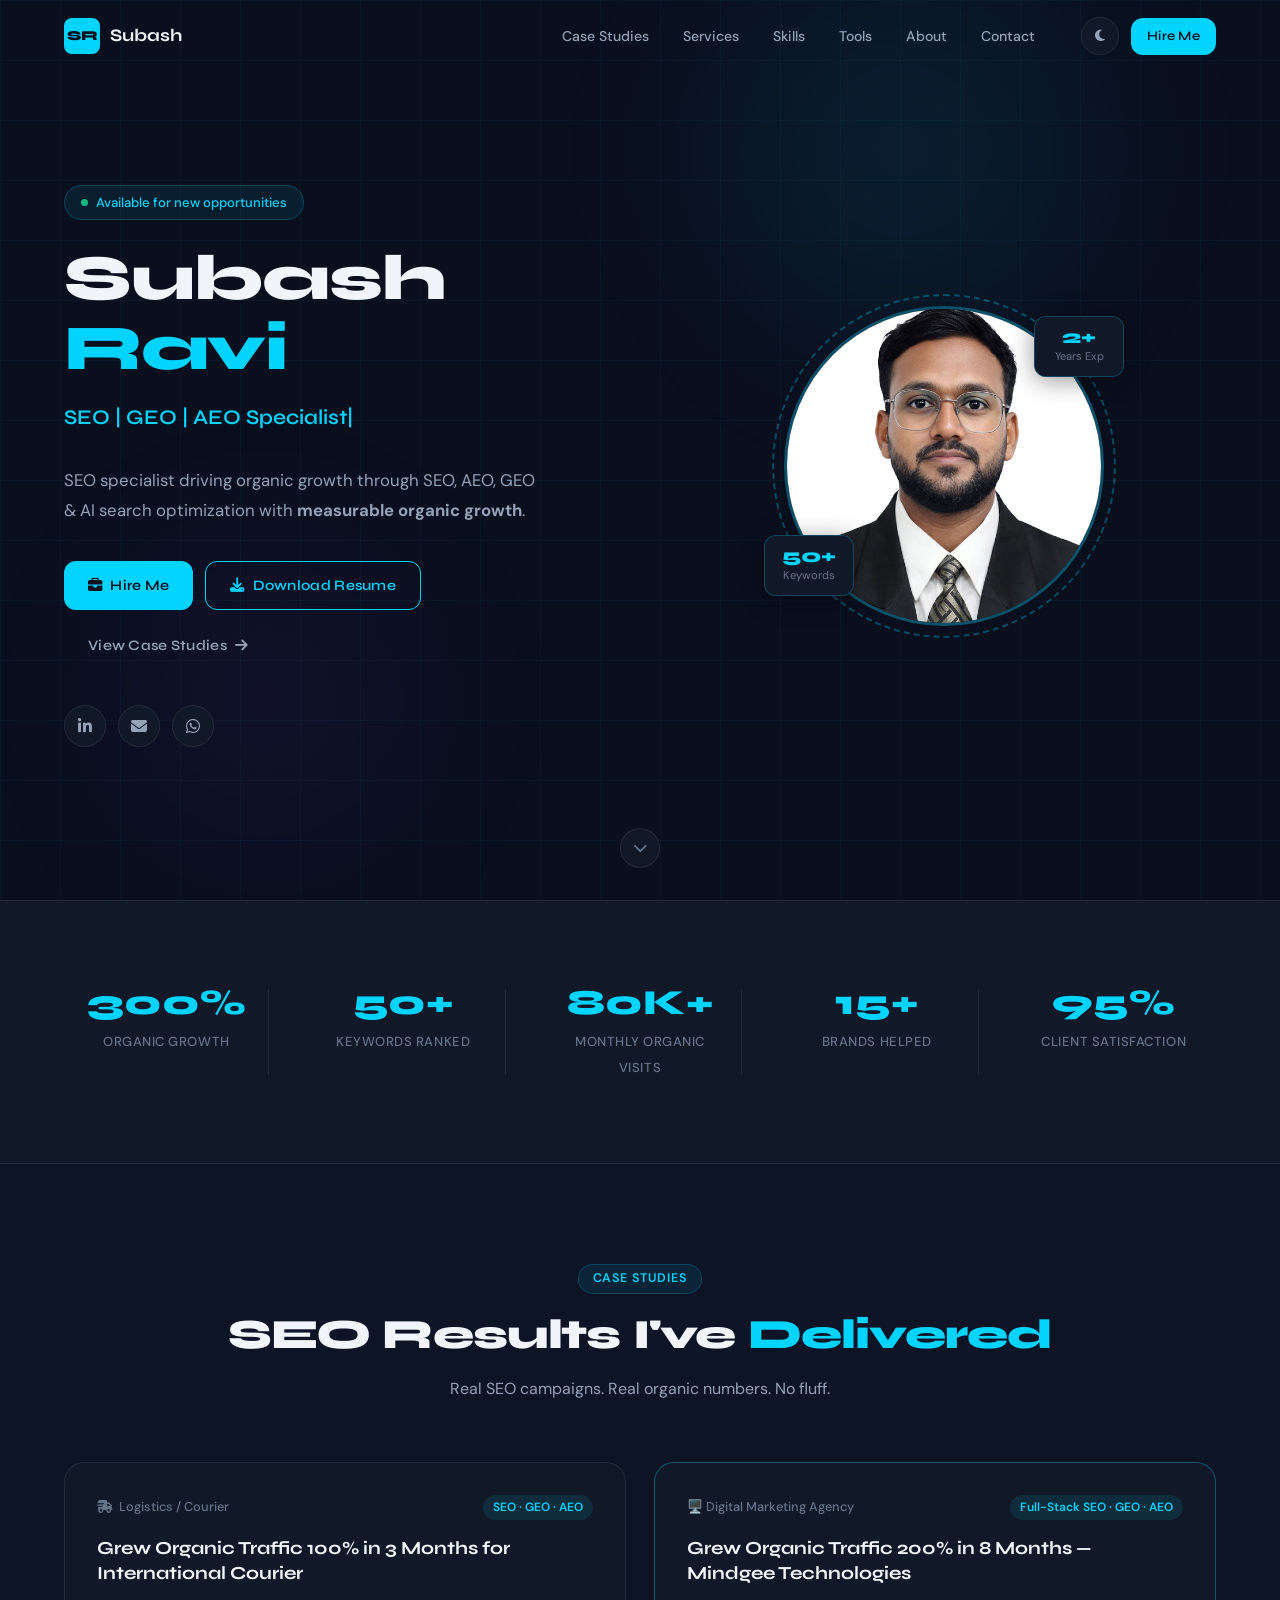
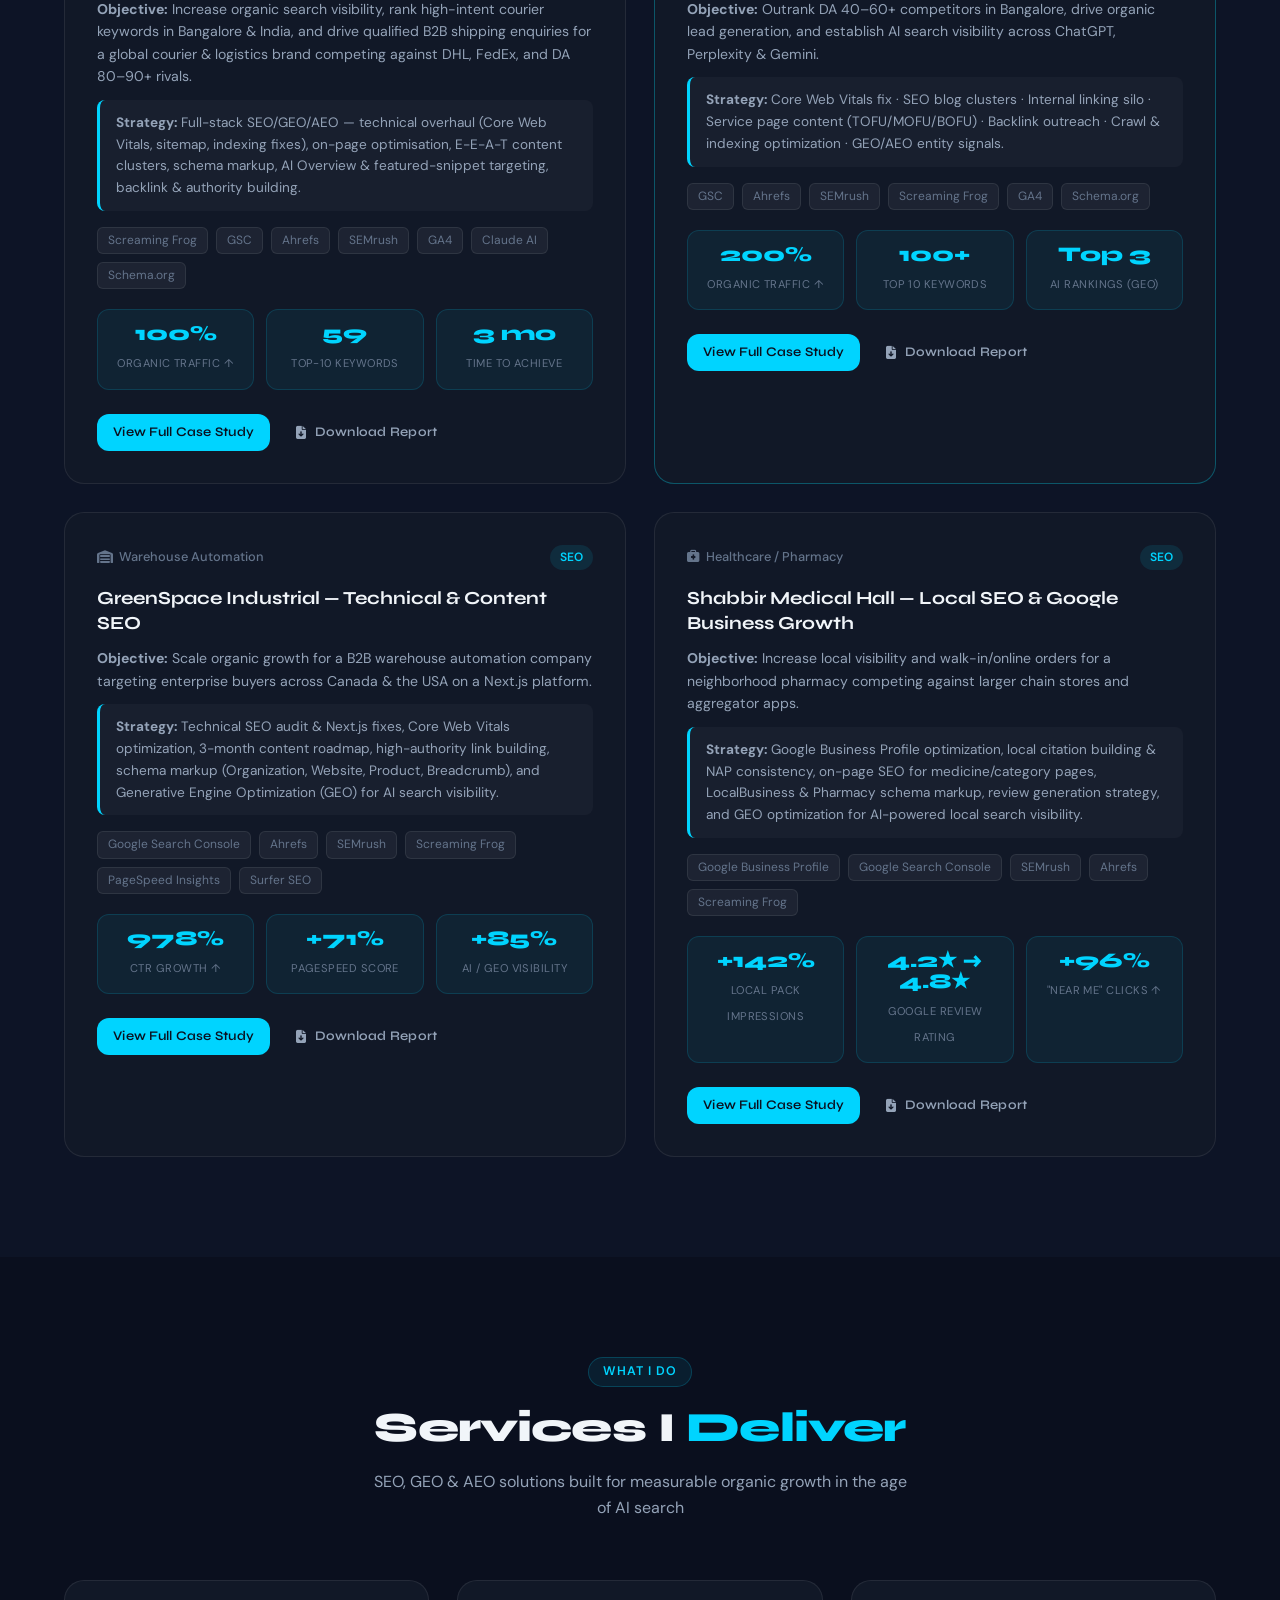
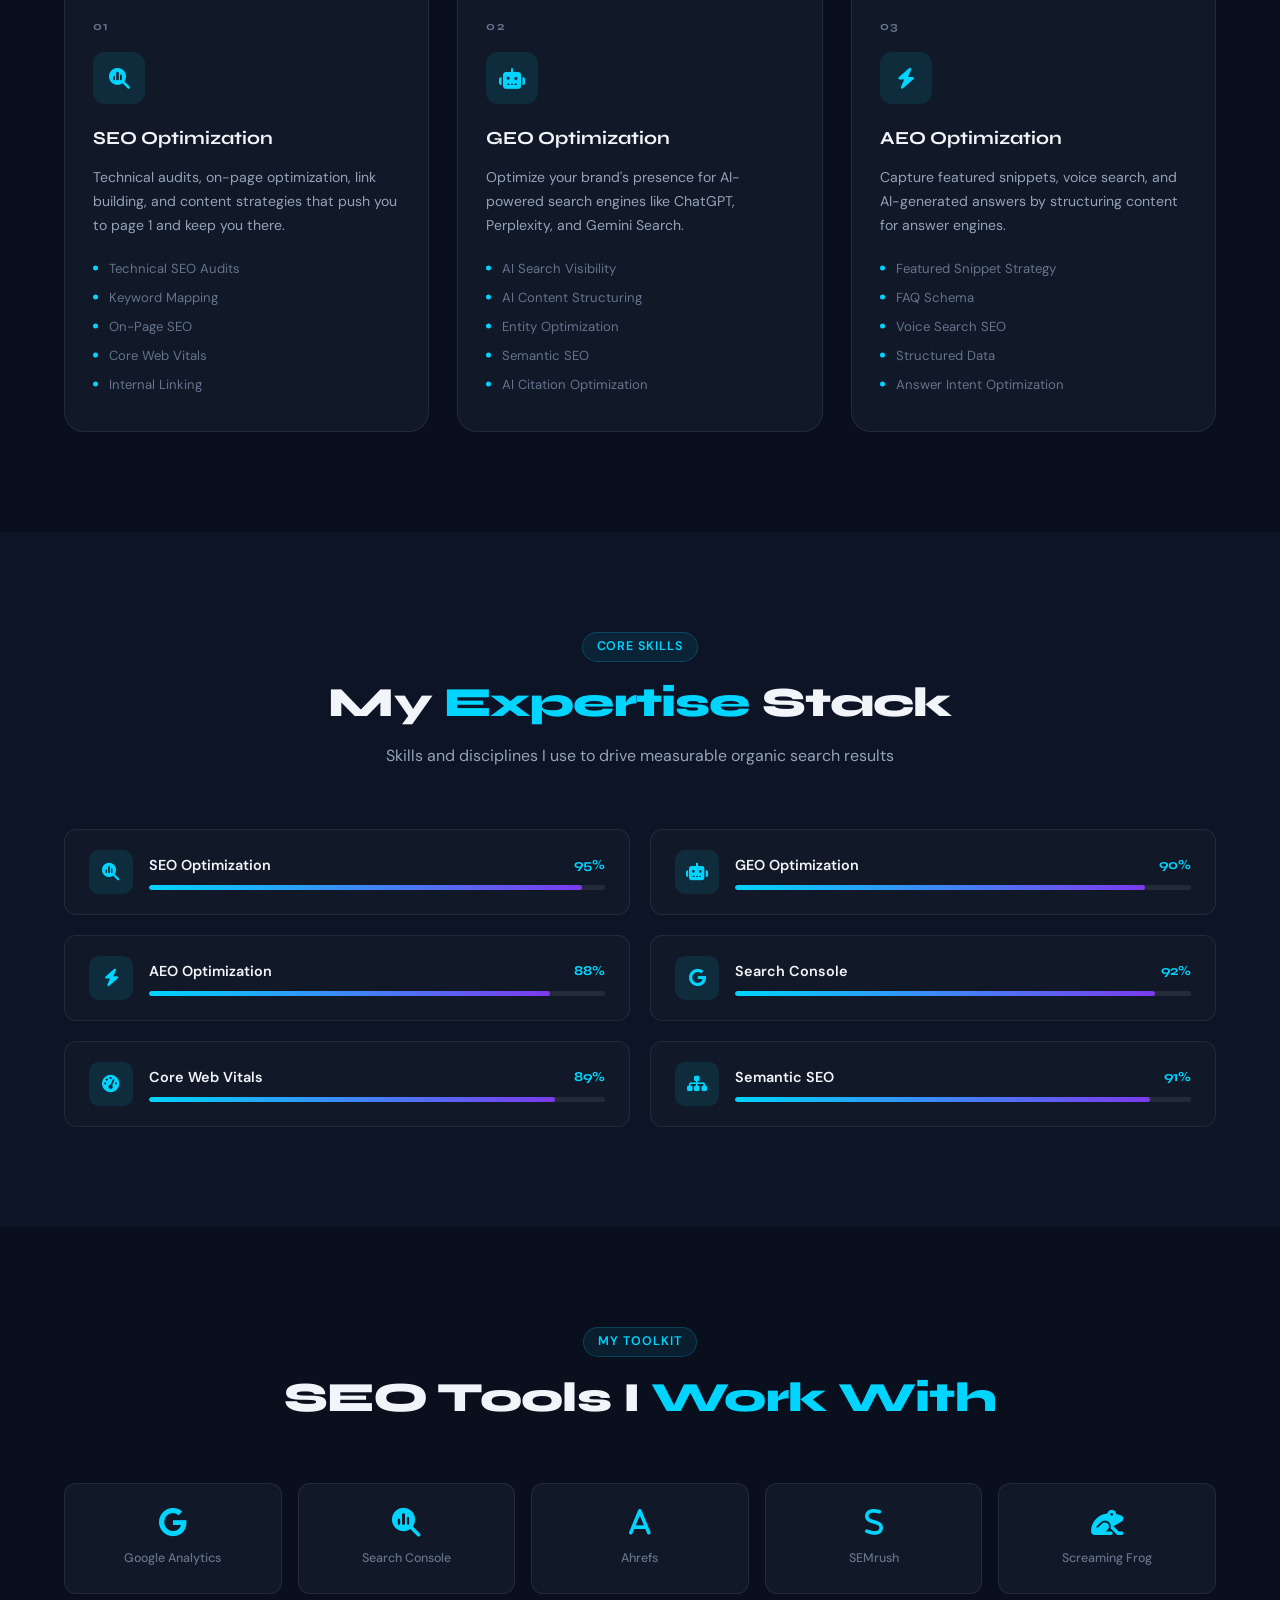
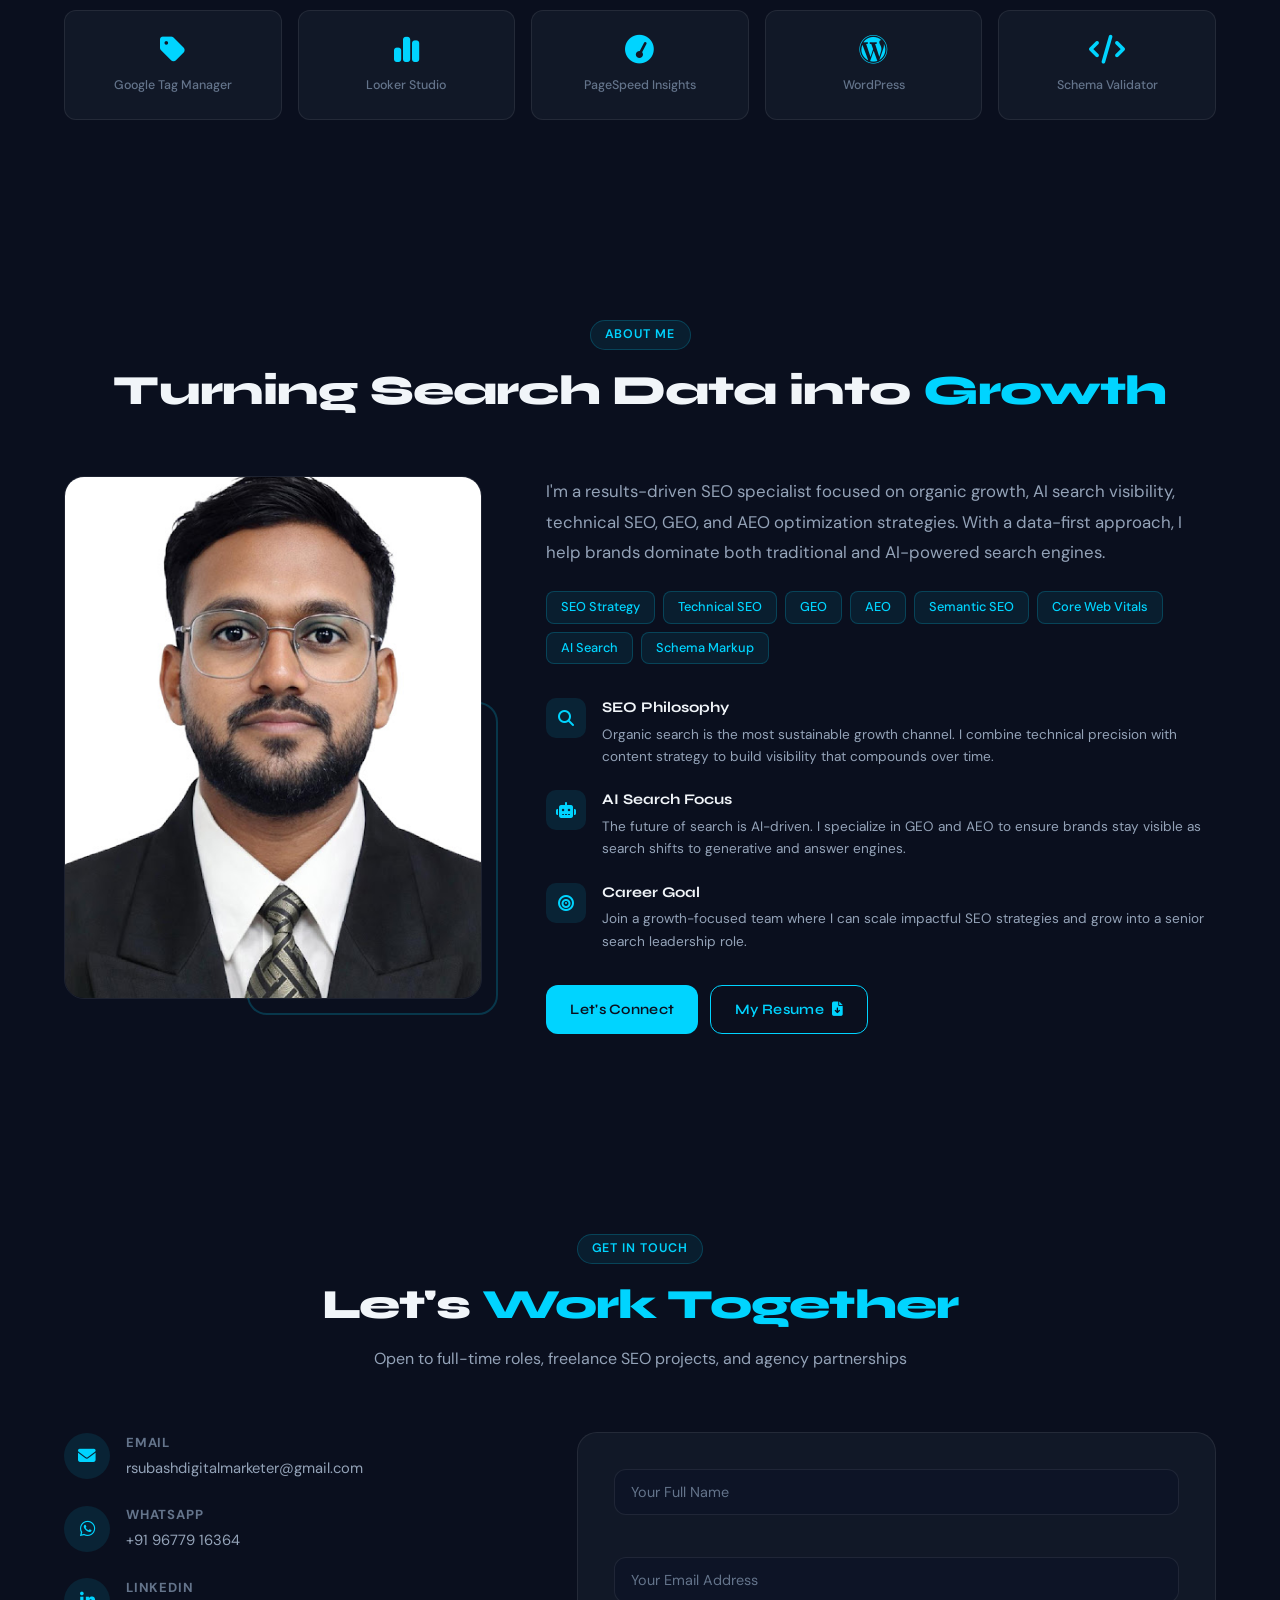
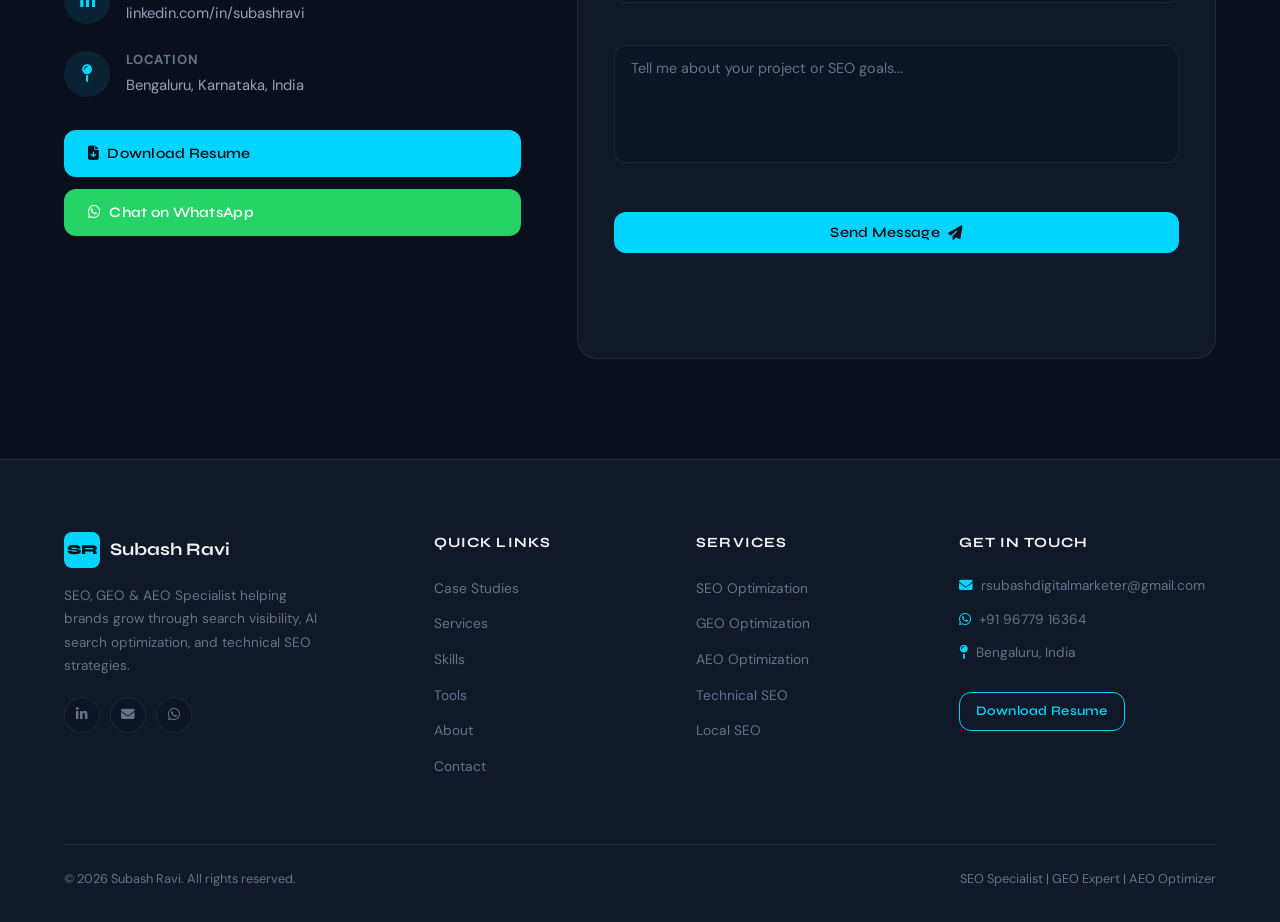
==== index.html @ cfc7c00e "Update index.html" ====
<!DOCTYPE html>
<html lang="en">
<head>
  <meta charset="UTF-8" />
  <meta name="viewport" content="width=device-width, initial-scale=1.0" />
  <meta name="description" content="Subash Ravi – SEO, GEO & AEO Specialist helping brands grow through search visibility, AI search optimization, and technical SEO strategies that drive measurable organic growth." />
  <meta name="keywords" content="SEO Specialist, Technical SEO, GEO Optimization, AEO Optimization, AI Search Optimization, Core Web Vitals, Semantic SEO, Schema Markup, Local SEO" />
  <meta name="author" content="Subash Ravi" />
  <meta property="og:title" content="Subash Ravi | SEO · GEO · AEO Specialist" />
  <meta property="og:description" content="Results-driven SEO specialist helping brands grow organically through AI search visibility, technical SEO, GEO, and AEO optimization strategies." />
  <meta property="og:type" content="website" />
  <meta property="og:url" content="https://subashravi.dev" />
  <meta property="og:image" content="name.jpg" />
  <title>Subash Ravi | SEO · GEO · AEO Specialist</title>
  <link rel="icon" type="image/svg+xml" href="data:image/svg+xml,<svg xmlns='http://www.w3.org/2000/svg' viewBox='0 0 100 100'><rect width='100' height='100' rx='20' fill='%230A0F1E'/><text y='.9em' font-size='80' x='10' fill='%2300D4FF'>S</text></svg>" />
  <link rel="preconnect" href="https://fonts.googleapis.com" />
  <link rel="preconnect" href="https://fonts.gstatic.com" crossorigin />
  <link href="https://fonts.googleapis.com/css2?family=Syne:wght@400;500;600;700;800&family=DM+Sans:ital,opsz,wght@0,9..40,300;0,9..40,400;0,9..40,500;1,9..40,300&display=swap" rel="stylesheet" />
  <link rel="stylesheet" href="https://cdnjs.cloudflare.com/ajax/libs/font-awesome/6.5.0/css/all.min.css" />

  <!-- Schema Markup -->
  <script type="application/ld+json">
  {
    "@context": "https://schema.org",
    "@type": "Person",
    "name": "Subash Ravi",
    "jobTitle": "SEO, GEO & AEO Specialist",
    "url": "https://subashravi.dev",
    "sameAs": ["https://www.linkedin.com/in/subashravi/"],
    "knowsAbout": ["Technical SEO", "GEO Optimization", "AEO Optimization", "AI Search Optimization", "Core Web Vitals", "Schema Markup", "Semantic SEO", "Local SEO"]
  }
  </script>

<style>
/* =============================================
   Subash Ravi – Digital Marketing Portfolio
   style.css – All Styles
   ============================================= */

/* ===== CSS VARIABLES ===== */
:root {
  --bg-primary: #0A0F1E;
  --bg-secondary: #0D1426;
  --bg-card: #111827;
  --bg-card-hover: #151f32;
  --accent: #00D4FF;
  --accent-2: #7C3AED;
  --accent-3: #10B981;
  --text-primary: #F1F5F9;
  --text-secondary: #94A3B8;
  --text-muted: #64748B;
  --border: rgba(255,255,255,0.08);
  --border-accent: rgba(0,212,255,0.25);
  --shadow: 0 4px 24px rgba(0,0,0,0.4);
  --shadow-glow: 0 0 40px rgba(0,212,255,0.15);
  --radius: 12px;
  --radius-lg: 20px;
  --font-display: 'Syne', sans-serif;
  --font-body: 'DM Sans', sans-serif;
  --nav-h: 72px;
  --transition: 0.3s cubic-bezier(0.4,0,0.2,1);
}

body.light-mode {
  --bg-primary: #F8FAFC;
  --bg-secondary: #F1F5F9;
  --bg-card: #FFFFFF;
  --bg-card-hover: #F8FAFC;
  --text-primary: #0F172A;
  --text-secondary: #475569;
  --text-muted: #94A3B8;
  --border: rgba(0,0,0,0.08);
  --border-accent: rgba(0,150,180,0.25);
  --shadow: 0 4px 24px rgba(0,0,0,0.1);
}

/* ===== RESET & BASE ===== */
*, *::before, *::after { box-sizing: border-box; margin: 0; padding: 0; }
html { scroll-behavior: smooth; }

body {
  font-family: var(--font-body);
  background: var(--bg-primary);
  color: var(--text-primary);
  line-height: 1.6;
  overflow-x: hidden;
  transition: background var(--transition), color var(--transition);
}

img { max-width: 100%; display: block; }
a { text-decoration: none; color: inherit; }
ul { list-style: none; }

.container {
  max-width: 1200px;
  margin: 0 auto;
  padding: 0 24px;
}

.section { padding: 100px 0; }
.section-alt { background: var(--bg-secondary); }

.accent { color: var(--accent); }

/* ===== BUTTONS ===== */
.btn {
  display: inline-flex;
  align-items: center;
  gap: 8px;
  padding: 12px 24px;
  border-radius: var(--radius);
  font-family: var(--font-display);
  font-weight: 600;
  font-size: 0.9rem;
  cursor: pointer;
  border: none;
  transition: all var(--transition);
  letter-spacing: 0.02em;
  text-decoration: none;
}

.btn-primary {
  background: var(--accent);
  color: #0A0F1E;
}
.btn-primary:hover { background: #00b8e0; transform: translateY(-2px); box-shadow: 0 8px 30px rgba(0,212,255,0.3); }

.btn-outline {
  background: transparent;
  color: var(--accent);
  border: 1.5px solid var(--accent);
}
.btn-outline:hover { background: rgba(0,212,255,0.08); transform: translateY(-2px); }

.btn-ghost {
  background: transparent;
  color: var(--text-secondary);
}
.btn-ghost:hover { color: var(--accent); }

.btn-whatsapp {
  background: #25D366;
  color: #fff;
}
.btn-whatsapp:hover { background: #1ebe5b; transform: translateY(-2px); }

.btn-sm { padding: 8px 16px; font-size: 0.82rem; }
.btn-full { width: 100%; justify-content: center; }

/* ===== NAVBAR ===== */
.navbar {
  position: fixed;
  top: 0; left: 0; right: 0;
  z-index: 1000;
  height: var(--nav-h);
  transition: all var(--transition);
  background: transparent;
}

.navbar.scrolled {
  background: rgba(10,15,30,0.92);
  backdrop-filter: blur(16px);
  border-bottom: 1px solid var(--border);
  box-shadow: var(--shadow);
}

body.light-mode .navbar.scrolled {
  background: rgba(248,250,252,0.92);
}

.nav-container {
  max-width: 1200px;
  margin: 0 auto;
  padding: 0 24px;
  height: 100%;
  display: flex;
  align-items: center;
  gap: 32px;
}

.nav-logo {
  display: flex;
  align-items: center;
  gap: 10px;
  font-family: var(--font-display);
  font-weight: 700;
  font-size: 1.1rem;
  color: var(--text-primary);
}

.logo-mark {
  width: 36px;
  height: 36px;
  background: var(--accent);
  color: #0A0F1E;
  border-radius: 8px;
  display: flex;
  align-items: center;
  justify-content: center;
  font-weight: 800;
  font-size: 0.85rem;
  flex-shrink: 0;
}

.nav-links {
  display: flex;
  align-items: center;
  gap: 6px;
  margin-left: auto;
}

.nav-links a {
  padding: 6px 14px;
  border-radius: 8px;
  font-size: 0.88rem;
  font-weight: 500;
  color: var(--text-secondary);
  transition: all var(--transition);
}

.nav-links a:hover,
.nav-links a.active {
  color: var(--accent);
  background: rgba(0,212,255,0.08);
}

.nav-actions {
  display: flex;
  align-items: center;
  gap: 12px;
}

.theme-toggle {
  width: 38px;
  height: 38px;
  background: var(--bg-card);
  border: 1px solid var(--border);
  border-radius: 50%;
  display: flex;
  align-items: center;
  justify-content: center;
  cursor: pointer;
  color: var(--text-secondary);
  transition: all var(--transition);
}
.theme-toggle:hover { color: var(--accent); border-color: var(--accent); }

.hamburger {
  display: none;
  flex-direction: column;
  gap: 5px;
  background: none;
  border: none;
  cursor: pointer;
  padding: 8px;
  margin-left: 8px;
}
.hamburger span {
  display: block;
  width: 22px;
  height: 2px;
  background: var(--text-primary);
  border-radius: 2px;
  transition: all var(--transition);
}
.hamburger.open span:nth-child(1) { transform: translateY(7px) rotate(45deg); }
.hamburger.open span:nth-child(2) { opacity: 0; }
.hamburger.open span:nth-child(3) { transform: translateY(-7px) rotate(-45deg); }

/* ===== HERO ===== */
.hero {
  min-height: 100vh;
  display: flex;
  align-items: center;
  position: relative;
  overflow: hidden;
  padding-top: var(--nav-h);
}

.hero-bg {
  position: absolute;
  inset: 0;
  z-index: 0;
}

.hero-grid {
  position: absolute;
  inset: 0;
  background-image:
    linear-gradient(rgba(0,212,255,0.04) 1px, transparent 1px),
    linear-gradient(90deg, rgba(0,212,255,0.04) 1px, transparent 1px);
  background-size: 60px 60px;
}

.hero-glow {
  position: absolute;
  border-radius: 50%;
  filter: blur(80px);
  pointer-events: none;
}
.glow-1 {
  width: 500px; height: 500px;
  background: radial-gradient(circle, rgba(0,212,255,0.12), transparent 70%);
  top: -100px; right: 10%;
}
.glow-2 {
  width: 400px; height: 400px;
  background: radial-gradient(circle, rgba(124,58,237,0.1), transparent 70%);
  bottom: 0; left: 5%;
}

.hero-container {
  position: relative;
  z-index: 1;
  display: grid;
  grid-template-columns: 1fr 1fr;
  gap: 64px;
  align-items: center;
  padding-top: 40px;
  padding-bottom: 80px;
}

.hero-badge {
  display: inline-flex;
  align-items: center;
  gap: 8px;
  padding: 6px 16px;
  background: rgba(0,212,255,0.08);
  border: 1px solid rgba(0,212,255,0.2);
  border-radius: 999px;
  font-size: 0.82rem;
  color: var(--accent);
  font-weight: 500;
  margin-bottom: 24px;
  width: fit-content;
}

.badge-dot {
  width: 7px; height: 7px;
  background: var(--accent-3);
  border-radius: 50%;
  animation: pulse 2s infinite;
}

@keyframes pulse {
  0%, 100% { opacity: 1; transform: scale(1); }
  50% { opacity: 0.5; transform: scale(0.8); }
}

.hero-name {
  font-family: var(--font-display);
  font-size: clamp(2.5rem, 5vw, 4rem);
  font-weight: 800;
  line-height: 1.1;
  margin-bottom: 16px;
  letter-spacing: -0.02em;
}

.hero-title {
  font-family: var(--font-display);
  font-size: clamp(1rem, 2vw, 1.3rem);
  font-weight: 600;
  color: var(--accent);
  margin-bottom: 24px;
  min-height: 2em;
}

.cursor {
  animation: blink 1s step-end infinite;
  color: var(--accent);
}
@keyframes blink { 0%, 100% { opacity: 1; } 50% { opacity: 0; } }

.hero-bio {
  font-size: 1.05rem;
  color: var(--text-secondary);
  max-width: 480px;
  margin-bottom: 36px;
  line-height: 1.75;
}

.hero-cta {
  display: flex;
  flex-wrap: wrap;
  gap: 12px;
  margin-bottom: 36px;
}

.hero-socials {
  display: flex;
  gap: 12px;
}

.social-link {
  width: 42px; height: 42px;
  background: var(--bg-card);
  border: 1px solid var(--border);
  border-radius: 50%;
  display: flex;
  align-items: center;
  justify-content: center;
  color: var(--text-secondary);
  font-size: 1rem;
  transition: all var(--transition);
}
.social-link:hover {
  color: var(--accent);
  border-color: var(--accent);
  transform: translateY(-3px);
  box-shadow: 0 6px 20px rgba(0,212,255,0.2);
}

/* Hero Visual */
.hero-visual {
  display: flex;
  justify-content: center;
  align-items: center;
}

.hero-image-wrap {
  position: relative;
  width: 320px;
  height: 320px;
}

.hero-image-ring {
  position: absolute;
  inset: -12px;
  border-radius: 50%;
  border: 2px dashed rgba(0,212,255,0.3);
  animation: spin 20s linear infinite;
}
@keyframes spin { from { transform: rotate(0deg); } to { transform: rotate(360deg); } }

.hero-image {
  width: 100%;
  height: 100%;
  object-fit: cover;
  border-radius: 50%;
  border: 3px solid rgba(0,212,255,0.3);
  background: var(--bg-card);
}

.hero-image-badge {
  position: absolute;
  background: var(--bg-card);
  border: 1px solid var(--border-accent);
  border-radius: var(--radius);
  padding: 10px 16px;
  display: flex;
  flex-direction: column;
  align-items: center;
  box-shadow: var(--shadow);
  min-width: 90px;
}

.badge-exp { top: 10px; right: -20px; }
.badge-proj { bottom: 30px; left: -20px; }

.badge-num {
  font-family: var(--font-display);
  font-weight: 800;
  font-size: 1.2rem;
  color: var(--accent);
  line-height: 1;
}

.badge-lbl {
  font-size: 0.7rem;
  color: var(--text-muted);
  margin-top: 2px;
}

.hero-scroll-hint {
  position: absolute;
  bottom: 32px;
  left: 50%;
  transform: translateX(-50%);
  z-index: 1;
}
.hero-scroll-hint a {
  width: 40px; height: 40px;
  background: var(--bg-card);
  border: 1px solid var(--border);
  border-radius: 50%;
  display: flex;
  align-items: center;
  justify-content: center;
  color: var(--text-muted);
  font-size: 0.9rem;
  animation: bounce 2s ease-in-out infinite;
  transition: all var(--transition);
}
.hero-scroll-hint a:hover { color: var(--accent); border-color: var(--accent); }
@keyframes bounce {
  0%, 100% { transform: translateY(0); }
  50% { transform: translateY(6px); }
}

/* ===== STATS STRIP ===== */
.stats-strip {
  padding: 60px 0;
  background: var(--bg-card);
  border-top: 1px solid var(--border);
  border-bottom: 1px solid var(--border);
}

.stats-grid {
  display: grid;
  grid-template-columns: repeat(5, 1fr);
  gap: 32px;
}

.stat-item {
  text-align: center;
  padding: 24px 16px;
  border-radius: var(--radius);
  transition: all var(--transition);
  position: relative;
}
.stat-item::after {
  content: '';
  position: absolute;
  right: 0; top: 20%; bottom: 20%;
  width: 1px;
  background: var(--border);
}
.stat-item:last-child::after { display: none; }
.stat-item:hover { background: var(--bg-card-hover); }

.stat-num {
  display: block;
  font-family: var(--font-display);
  font-size: 2.2rem;
  font-weight: 800;
  color: var(--accent);
  line-height: 1;
  margin-bottom: 8px;
}

.stat-label {
  font-size: 0.82rem;
  color: var(--text-muted);
  font-weight: 500;
  letter-spacing: 0.04em;
  text-transform: uppercase;
}

/* ===== SECTION HEADER ===== */
.section-header {
  text-align: center;
  margin-bottom: 60px;
}

.section-tag {
  display: inline-block;
  padding: 4px 14px;
  background: rgba(0,212,255,0.08);
  border: 1px solid rgba(0,212,255,0.2);
  color: var(--accent);
  border-radius: 999px;
  font-size: 0.78rem;
  font-weight: 600;
  letter-spacing: 0.08em;
  text-transform: uppercase;
  margin-bottom: 16px;
}

.section-title {
  font-family: var(--font-display);
  font-size: clamp(1.8rem, 3.5vw, 2.6rem);
  font-weight: 800;
  letter-spacing: -0.02em;
  line-height: 1.2;
  margin-bottom: 16px;
}

.section-subtitle {
  font-size: 1rem;
  color: var(--text-secondary);
  max-width: 540px;
  margin: 0 auto;
}

/* ===== PROJECT / CASE STUDY CARDS ===== */
.projects-grid {
  display: grid;
  grid-template-columns: repeat(auto-fill, minmax(500px, 1fr));
  gap: 28px;
}

.project-card {
  background: var(--bg-card);
  border: 1px solid var(--border);
  border-radius: var(--radius-lg);
  padding: 32px;
  transition: all var(--transition);
}
.project-card:hover {
  border-color: var(--border-accent);
  transform: translateY(-4px);
  box-shadow: var(--shadow-glow);
}

.project-header {
  display: flex;
  justify-content: space-between;
  align-items: center;
  margin-bottom: 16px;
}

.project-industry {
  font-size: 0.8rem;
  color: var(--text-muted);
  font-weight: 500;
  display: flex;
  align-items: center;
  gap: 6px;
}

.project-type {
  padding: 3px 10px;
  background: rgba(0,212,255,0.1);
  color: var(--accent);
  border-radius: 999px;
  font-size: 0.75rem;
  font-weight: 600;
}

.project-title {
  font-family: var(--font-display);
  font-size: 1.15rem;
  font-weight: 700;
  margin-bottom: 12px;
  line-height: 1.35;
}

.project-objective {
  font-size: 0.88rem;
  color: var(--text-secondary);
  margin-bottom: 12px;
  line-height: 1.6;
}

.project-strategy {
  font-size: 0.85rem;
  color: var(--text-secondary);
  margin-bottom: 16px;
  padding: 12px 16px;
  background: rgba(255,255,255,0.03);
  border-radius: 8px;
  border-left: 3px solid var(--accent);
  line-height: 1.6;
}

.project-tools {
  display: flex;
  flex-wrap: wrap;
  gap: 8px;
  margin-bottom: 20px;
}
.project-tools span {
  padding: 3px 10px;
  background: rgba(255,255,255,0.05);
  border: 1px solid var(--border);
  border-radius: 6px;
  font-size: 0.75rem;
  color: var(--text-muted);
}

.project-results {
  display: grid;
  grid-template-columns: repeat(3, 1fr);
  gap: 12px;
  margin-bottom: 24px;
}

.result-item {
  text-align: center;
  padding: 14px 8px;
  background: rgba(0,212,255,0.06);
  border: 1px solid rgba(0,212,255,0.15);
  border-radius: var(--radius);
}

.result-val {
  display: block;
  font-family: var(--font-display);
  font-size: 1.3rem;
  font-weight: 800;
  color: var(--accent);
  line-height: 1;
  margin-bottom: 4px;
}

.result-lbl {
  font-size: 0.7rem;
  color: var(--text-muted);
  text-transform: uppercase;
  letter-spacing: 0.04em;
}

.project-cta {
  display: flex;
  gap: 10px;
  flex-wrap: wrap;
}

/* ===== SERVICES ===== */
.services-grid {
  display: grid;
  grid-template-columns: repeat(3, 1fr);
  gap: 28px;
}

.service-card {
  background: var(--bg-card);
  border: 1px solid var(--border);
  border-radius: var(--radius-lg);
  padding: 36px 28px;
  transition: all var(--transition);
  position: relative;
  overflow: hidden;
}
.service-card::before {
  content: '';
  position: absolute;
  top: 0; left: 0; right: 0;
  height: 3px;
  background: linear-gradient(90deg, var(--accent), var(--accent-2));
  opacity: 0;
  transition: opacity var(--transition);
}
.service-card:hover {
  border-color: var(--border-accent);
  transform: translateY(-6px);
  box-shadow: var(--shadow-glow);
}
.service-card:hover::before { opacity: 1; }

.service-num {
  font-family: var(--font-display);
  font-size: 0.75rem;
  font-weight: 700;
  color: var(--text-muted);
  letter-spacing: 0.1em;
  margin-bottom: 16px;
}

.service-icon {
  width: 52px; height: 52px;
  background: rgba(0,212,255,0.1);
  border-radius: var(--radius);
  display: flex;
  align-items: center;
  justify-content: center;
  font-size: 1.3rem;
  color: var(--accent);
  margin-bottom: 20px;
}

.service-card h3 {
  font-family: var(--font-display);
  font-size: 1.15rem;
  font-weight: 700;
  margin-bottom: 12px;
}

.service-card > p {
  font-size: 0.88rem;
  color: var(--text-secondary);
  line-height: 1.7;
  margin-bottom: 20px;
}

.service-list {
  display: flex;
  flex-direction: column;
  gap: 8px;
}
.service-list li {
  font-size: 0.82rem;
  color: var(--text-muted);
  padding-left: 16px;
  position: relative;
}
.service-list li::before {
  content: '';
  position: absolute;
  left: 0; top: 50%;
  transform: translateY(-50%);
  width: 5px; height: 5px;
  background: var(--accent);
  border-radius: 50%;
}

/* ===== SKILLS ===== */
.skills-grid {
  display: grid;
  grid-template-columns: repeat(2, 1fr);
  gap: 20px;
}

.skill-card {
  background: var(--bg-card);
  border: 1px solid var(--border);
  border-radius: var(--radius);
  padding: 20px 24px;
  display: flex;
  align-items: center;
  gap: 16px;
  transition: all var(--transition);
}
.skill-card:hover { border-color: var(--border-accent); transform: translateX(4px); }

.skill-icon {
  width: 44px; height: 44px;
  background: rgba(0,212,255,0.1);
  border-radius: 10px;
  display: flex;
  align-items: center;
  justify-content: center;
  color: var(--accent);
  font-size: 1.1rem;
  flex-shrink: 0;
}

.skill-info { flex: 1; }
.skill-header {
  display: flex;
  justify-content: space-between;
  margin-bottom: 8px;
}
.skill-name {
  font-weight: 600;
  font-size: 0.9rem;
}
.skill-pct {
  font-family: var(--font-display);
  font-weight: 700;
  font-size: 0.85rem;
  color: var(--accent);
}

.skill-bar {
  height: 5px;
  background: rgba(255,255,255,0.08);
  border-radius: 999px;
  overflow: hidden;
}
.skill-fill {
  height: 100%;
  width: 0;
  background: linear-gradient(90deg, var(--accent), var(--accent-2));
  border-radius: 999px;
  transition: width 1.2s cubic-bezier(0.4,0,0.2,1);
}

/* ===== TOOLS ===== */
.tools-grid {
  display: grid;
  grid-template-columns: repeat(5, 1fr);
  gap: 16px;
}

.tool-item {
  background: var(--bg-card);
  border: 1px solid var(--border);
  border-radius: var(--radius);
  padding: 24px 16px;
  display: flex;
  flex-direction: column;
  align-items: center;
  gap: 12px;
  text-align: center;
  transition: all var(--transition);
  cursor: default;
}
.tool-item:hover {
  border-color: var(--border-accent);
  transform: translateY(-4px);
  box-shadow: var(--shadow-glow);
}
.tool-item i {
  font-size: 1.8rem;
  color: var(--accent);
}
.tool-item span {
  font-size: 0.78rem;
  color: var(--text-muted);
  font-weight: 500;
}

/* ===== BLOG ===== */
.blog-grid {
  display: grid;
  grid-template-columns: repeat(3, 1fr);
  gap: 28px;
}

.blog-card {
  background: var(--bg-card);
  border: 1px solid var(--border);
  border-radius: var(--radius-lg);
  overflow: hidden;
  transition: all var(--transition);
}
.blog-card:hover {
  border-color: var(--border-accent);
  transform: translateY(-4px);
  box-shadow: var(--shadow-glow);
}

.blog-img img {
  width: 100%;
  height: 200px;
  object-fit: cover;
  display: block;
}

.blog-content {
  padding: 24px;
}

.blog-tag {
  display: inline-block;
  padding: 3px 10px;
  background: rgba(0,212,255,0.1);
  color: var(--accent);
  border-radius: 999px;
  font-size: 0.72rem;
  font-weight: 600;
  letter-spacing: 0.06em;
  text-transform: uppercase;
  margin-bottom: 12px;
}

.blog-content h3 {
  font-family: var(--font-display);
  font-size: 1rem;
  font-weight: 700;
  margin-bottom: 10px;
  line-height: 1.4;
}
.blog-content h3 a { color: var(--text-primary); transition: color var(--transition); }
.blog-content h3 a:hover { color: var(--accent); }

.blog-content p {
  font-size: 0.85rem;
  color: var(--text-secondary);
  margin-bottom: 16px;
  line-height: 1.6;
}

.blog-meta {
  display: flex;
  gap: 16px;
  font-size: 0.78rem;
  color: var(--text-muted);
}
.blog-meta span {
  display: flex;
  align-items: center;
  gap: 5px;
}

/* ===== ABOUT ===== */
.about-grid {
  display: grid;
  grid-template-columns: 1fr 1.6fr;
  gap: 64px;
  align-items: start;
}

.about-image-wrap {
  position: relative;
}
.about-image {
  width: 100%;
  border-radius: var(--radius-lg);
  aspect-ratio: 4/5;
  object-fit: cover;
  border: 1px solid var(--border);
}
.about-image-accent {
  position: absolute;
  bottom: -16px; right: -16px;
  width: 60%;
  height: 60%;
  border: 2px solid var(--accent);
  border-radius: var(--radius-lg);
  opacity: 0.2;
  z-index: -1;
}

.about-lead {
  font-size: 1.05rem;
  color: var(--text-secondary);
  line-height: 1.8;
  margin-bottom: 24px;
}

.about-tags {
  display: flex;
  flex-wrap: wrap;
  gap: 8px;
  margin-bottom: 32px;
}

.tag {
  padding: 5px 14px;
  background: rgba(0,212,255,0.08);
  border: 1px solid rgba(0,212,255,0.2);
  color: var(--accent);
  border-radius: 8px;
  font-size: 0.8rem;
  font-weight: 500;
}

.about-goals {
  display: flex;
  flex-direction: column;
  gap: 20px;
  margin-bottom: 32px;
}

.goal-item {
  display: flex;
  gap: 16px;
  align-items: flex-start;
}
.goal-item > i {
  width: 40px; height: 40px;
  background: rgba(0,212,255,0.1);
  border-radius: 10px;
  display: flex;
  align-items: center;
  justify-content: center;
  color: var(--accent);
  font-size: 1rem;
  flex-shrink: 0;
  margin-top: 2px;
}
.goal-item strong {
  font-family: var(--font-display);
  display: block;
  font-size: 0.92rem;
  margin-bottom: 4px;
}
.goal-item p {
  font-size: 0.85rem;
  color: var(--text-secondary);
  line-height: 1.65;
}

.about-cta {
  display: flex;
  gap: 12px;
  flex-wrap: wrap;
}

/* ===== CONTACT ===== */
.contact-grid {
  display: grid;
  grid-template-columns: 1fr 1.4fr;
  gap: 56px;
  align-items: start;
}

.contact-item {
  display: flex;
  align-items: center;
  gap: 16px;
  margin-bottom: 24px;
}

.contact-icon {
  width: 46px; height: 46px;
  background: rgba(0,212,255,0.1);
  border-radius: 50%;
  display: flex;
  align-items: center;
  justify-content: center;
  color: var(--accent);
  font-size: 1.1rem;
  flex-shrink: 0;
}

.contact-item strong {
  display: block;
  font-size: 0.82rem;
  color: var(--text-muted);
  text-transform: uppercase;
  letter-spacing: 0.06em;
  margin-bottom: 2px;
}
.contact-item a, .contact-item span {
  font-size: 0.92rem;
  color: var(--text-secondary);
  transition: color var(--transition);
}
.contact-item a:hover { color: var(--accent); }

.contact-resume {
  display: flex;
  flex-direction: column;
  gap: 12px;
  margin-top: 32px;
}

/* Contact Form */
.contact-form {
  background: var(--bg-card);
  border: 1px solid var(--border);
  border-radius: var(--radius-lg);
  padding: 36px;
}

.form-group {
  margin-bottom: 20px;
}

.form-group input,
.form-group textarea {
  width: 100%;
  background: var(--bg-secondary);
  border: 1px solid var(--border);
  border-radius: var(--radius);
  padding: 13px 16px;
  color: var(--text-primary);
  font-family: var(--font-body);
  font-size: 0.9rem;
  transition: all var(--transition);
  outline: none;
  resize: none;
}
.form-group input::placeholder,
.form-group textarea::placeholder { color: var(--text-muted); }
.form-group input:focus,
.form-group textarea:focus {
  border-color: var(--accent);
  box-shadow: 0 0 0 3px rgba(0,212,255,0.08);
}

.form-error {
  display: block;
  margin-top: 6px;
  font-size: 0.78rem;
  color: #FF5E5E;
  min-height: 1rem;
}

.form-success {
  display: flex;
  align-items: center;
  gap: 8px;
  padding: 14px 18px;
  background: rgba(16,185,129,0.1);
  border: 1px solid rgba(16,185,129,0.3);
  border-radius: var(--radius);
  color: var(--accent-3);
  font-size: 0.9rem;
  font-weight: 500;
  margin-top: 16px;
  opacity: 0;
  transform: translateY(8px);
  transition: all var(--transition);
  pointer-events: none;
}
.form-success.visible {
  opacity: 1;
  transform: translateY(0);
}

/* ===== FOOTER ===== */
.footer {
  background: var(--bg-card);
  border-top: 1px solid var(--border);
  padding: 72px 0 32px;
}

.footer-grid {
  display: grid;
  grid-template-columns: 1.5fr 1fr 1fr 1.2fr;
  gap: 48px;
  margin-bottom: 56px;
}

.footer-brand p {
  font-size: 0.85rem;
  color: var(--text-muted);
  line-height: 1.7;
  margin: 16px 0 20px;
  max-width: 260px;
}

.footer-socials {
  display: flex;
  gap: 10px;
}
.footer-socials a {
  width: 36px; height: 36px;
  background: var(--bg-secondary);
  border: 1px solid var(--border);
  border-radius: 50%;
  display: flex;
  align-items: center;
  justify-content: center;
  color: var(--text-muted);
  font-size: 0.85rem;
  transition: all var(--transition);
}
.footer-socials a:hover {
  color: var(--accent);
  border-color: var(--accent);
}

.footer-links h4 {
  font-family: var(--font-display);
  font-weight: 700;
  font-size: 0.88rem;
  text-transform: uppercase;
  letter-spacing: 0.08em;
  color: var(--text-primary);
  margin-bottom: 20px;
}

.footer-links ul li {
  margin-bottom: 10px;
}
.footer-links ul li a {
  font-size: 0.86rem;
  color: var(--text-muted);
  transition: color var(--transition);
}
.footer-links ul li a:hover { color: var(--accent); }

.footer-contact h4 {
  font-family: var(--font-display);
  font-weight: 700;
  font-size: 0.88rem;
  text-transform: uppercase;
  letter-spacing: 0.08em;
  color: var(--text-primary);
  margin-bottom: 20px;
}

.footer-contact p {
  font-size: 0.85rem;
  color: var(--text-muted);
  display: flex;
  align-items: center;
  gap: 8px;
  margin-bottom: 12px;
}
.footer-contact p i { color: var(--accent); }

.footer-bottom {
  display: flex;
  justify-content: space-between;
  align-items: center;
  padding-top: 24px;
  border-top: 1px solid var(--border);
  font-size: 0.8rem;
  color: var(--text-muted);
  flex-wrap: wrap;
  gap: 12px;
}

/* ===== BACK TO TOP ===== */
.back-to-top {
  position: fixed;
  bottom: 32px;
  right: 32px;
  width: 44px; height: 44px;
  background: var(--accent);
  color: #0A0F1E;
  border: none;
  border-radius: 50%;
  display: flex;
  align-items: center;
  justify-content: center;
  cursor: pointer;
  font-size: 1rem;
  opacity: 0;
  transform: translateY(16px);
  transition: all var(--transition);
  z-index: 999;
  box-shadow: 0 4px 16px rgba(0,212,255,0.35);
}
.back-to-top.visible {
  opacity: 1;
  transform: translateY(0);
}
.back-to-top:hover {
  transform: translateY(-3px);
  box-shadow: 0 8px 24px rgba(0,212,255,0.5);
}

/* ===== REVEAL ANIMATION ===== */
.reveal {
  opacity: 0;
  transform: translateY(24px);
  transition: opacity 0.6s ease, transform 0.6s ease;
}
.reveal.visible {
  opacity: 1;
  transform: translateY(0);
}

/* ===== RESPONSIVE ===== */
@media (max-width: 1024px) {
  .services-grid { grid-template-columns: repeat(2, 1fr); }
  .tools-grid { grid-template-columns: repeat(4, 1fr); }
  .footer-grid { grid-template-columns: 1fr 1fr; }
  .stats-grid { grid-template-columns: repeat(3, 1fr); }
}

@media (max-width: 768px) {
  .nav-links, .nav-actions .btn-sm {
    display: none;
  }
  .nav-links.open {
    display: flex;
    flex-direction: column;
    position: fixed;
    top: var(--nav-h);
    left: 0; right: 0;
    background: var(--bg-card);
    border-bottom: 1px solid var(--border);
    padding: 20px;
    gap: 4px;
    z-index: 999;
  }
  .nav-links.open a {
    padding: 12px 16px;
    border-radius: var(--radius);
  }
  .hamburger { display: flex; }

  .hero-container {
    grid-template-columns: 1fr;
    gap: 40px;
    text-align: center;
    padding-bottom: 40px;
  }
  .hero-content { order: 2; }
  .hero-visual { order: 1; }
  .hero-badge { margin: 0 auto 24px; }
  .hero-bio { margin: 0 auto 32px; }
  .hero-cta { justify-content: center; }
  .hero-socials { justify-content: center; }
  .hero-image-wrap { width: 240px; height: 240px; }
  .badge-exp { right: -10px; }
  .badge-proj { left: -10px; }

  .stats-grid { grid-template-columns: repeat(2, 1fr); }
  .stat-item::after { display: none; }

  .projects-grid { grid-template-columns: 1fr; }
  .services-grid { grid-template-columns: 1fr; }
  .skills-grid { grid-template-columns: 1fr; }
  .tools-grid { grid-template-columns: repeat(2, 1fr); }
  .blog-grid { grid-template-columns: 1fr; }
  .about-grid { grid-template-columns: 1fr; }
  .contact-grid { grid-template-columns: 1fr; }
  .footer-grid { grid-template-columns: 1fr; gap: 32px; }
  .footer-bottom { flex-direction: column; text-align: center; }
  .section { padding: 72px 0; }
}

@media (max-width: 480px) {
  .stats-grid { grid-template-columns: 1fr; }
  .hero-cta { flex-direction: column; align-items: center; }
  .project-results { grid-template-columns: repeat(2, 1fr); }
  .tools-grid { grid-template-columns: repeat(3, 1fr); }
  .contact-form { padding: 24px; }
}
</style>
</head>
<body>

<!-- ===== NAVBAR ===== -->
<nav class="navbar" id="navbar">
  <div class="nav-container">
    <a href="#hero" class="nav-logo">
      <span class="logo-mark">SR</span>
      <span class="logo-text">Subash</span>
    </a>
    <ul class="nav-links" id="navLinks">
      <li><a href="#projects">Case Studies</a></li>
      <li><a href="#services">Services</a></li>
      <li><a href="#skills">Skills</a></li>
      <li><a href="#tools">Tools</a></li>
      <li><a href="#about">About</a></li>
      <li><a href="#contact">Contact</a></li>
    </ul>
    <div class="nav-actions">
      <button class="theme-toggle" id="themeToggle" aria-label="Toggle theme">
        <i class="fa-solid fa-moon"></i>
      </button>
      <a href="#contact" class="btn btn-primary btn-sm">Hire Me</a>
    </div>
    <button class="hamburger" id="hamburger" aria-label="Menu">
      <span></span><span></span><span></span>
    </button>
  </div>
</nav>

<!-- ===== HERO SECTION ===== -->
<section class="hero" id="hero">
  <div class="hero-bg">
    <div class="hero-grid"></div>
    <div class="hero-glow glow-1"></div>
    <div class="hero-glow glow-2"></div>
  </div>
  <div class="container hero-container">
    <div class="hero-content">
      <div class="hero-badge">
        <span class="badge-dot"></span>
        Available for new opportunities
      </div>
      <h1 class="hero-name">Subash <span class="accent">Ravi</span></h1>
      <div class="hero-title">
        <span class="typing-text" id="typingText"></span><span class="cursor">|</span>
      </div>
      <p class="hero-bio">
       SEO specialist driving organic growth through SEO, AEO, GEO & AI search optimization with <strong>measurable organic growth</strong>.
      </p>
      <div class="hero-cta">
        <a href="#contact" class="btn btn-primary"><i class="fa-solid fa-briefcase"></i> Hire Me</a>
        <a href="subash-resume.pdf" class="btn btn-outline" download="subash-resume.pdf">
          <i class="fa-solid fa-download"></i> Download Resume
        </a>
        <a href="#projects" class="btn btn-ghost">View Case Studies <i class="fa-solid fa-arrow-right"></i></a>
      </div>
      <div class="hero-socials">
        <a href="https://www.linkedin.com/in/subashravi/" target="_blank" class="social-link" aria-label="LinkedIn"><i class="fa-brands fa-linkedin-in"></i></a>
        <a href="mailto:rsubashdigitalmarketer@gmail.com" class="social-link" aria-label="Email"><i class="fa-solid fa-envelope"></i></a>
        <a href="https://wa.me/919677916364?text=" target="_blank" class="social-link" aria-label="WhatsApp"><i class="fa-brands fa-whatsapp"></i></a>
      </div>
    </div>
    <div class="hero-visual">
      <div class="hero-image-wrap">
        <div class="hero-image-ring"></div>
        <img src="name.jpg" alt="Subash Ravi - SEO GEO AEO Specialist" class="hero-image">
        <div class="hero-image-badge badge-exp">
          <span class="badge-num">2+</span>
          <span class="badge-lbl">Years Exp</span>
        </div>
        <div class="hero-image-badge badge-proj">
          <span class="badge-num">50+</span>
          <span class="badge-lbl">Keywords</span>
        </div>
      </div>
    </div>
  </div>
  <div class="hero-scroll-hint">
    <a href="#stats"><i class="fa-solid fa-chevron-down"></i></a>
  </div>
</section>

<!-- ===== STATS COUNTER ===== -->
<section class="stats-strip" id="stats">
  <div class="container">
    <div class="stats-grid">
      <div class="stat-item" data-target="300">
        <span class="stat-num"><span class="counter">0</span>%</span>
        <span class="stat-label">Organic Growth</span>
      </div>
      <div class="stat-item" data-target="50">
        <span class="stat-num"><span class="counter">0</span>+</span>
        <span class="stat-label">Keywords Ranked</span>
      </div>
      <div class="stat-item" data-target="80">
        <span class="stat-num"><span class="counter">0</span>K+</span>
        <span class="stat-label">Monthly Organic Visits</span>
      </div>
      <div class="stat-item" data-target="15">
        <span class="stat-num"><span class="counter">0</span>+</span>
        <span class="stat-label">Brands Helped</span>
      </div>
      <div class="stat-item" data-target="95">
        <span class="stat-num"><span class="counter">0</span>%</span>
        <span class="stat-label">Client Satisfaction</span>
      </div>
    </div>
  </div>
</section>

<!-- ===== CASE STUDIES SECTION ===== -->
<section class="projects section section-alt" id="projects">
  <div class="container">
    <div class="section-header">
      <span class="section-tag">Case Studies</span>
      <h2 class="section-title">SEO Results I've <span class="accent">Delivered</span></h2>
      <p class="section-subtitle">Real SEO campaigns. Real organic numbers. No fluff.</p>
    </div>
    <div class="projects-grid">

     <!-- ============================================================
  CASE STUDY 2: International Courier & Logistics
  Copy-paste this card into your portfolio projects grid.
  Replace "courier-case-study-1.html" with your actual file name.
  ============================================================ -->

<div class="project-card reveal" data-category="seo">

  <div class="project-header">
    <div class="project-industry">
      <i class="fa-solid fa-truck-fast"></i> Logistics / Courier
    </div>
    <div class="project-type">SEO · GEO · AEO</div>
  </div>

  <h3 class="project-title">
    Grew Organic Traffic 100% in 3 Months for International Courier
  </h3>

  <p class="project-objective">
    <strong>Objective:</strong> Increase organic search visibility, rank high-intent courier
    keywords in Bangalore &amp; India, and drive qualified B2B shipping enquiries for a
    global courier &amp; logistics brand competing against DHL, FedEx, and DA 80–90+ rivals.
  </p>

  <div class="project-strategy">
    <strong>Strategy:</strong> Full-stack SEO/GEO/AEO — technical overhaul (Core Web Vitals,
    sitemap, indexing fixes), on-page optimisation, E-E-A-T content clusters, schema markup,
    AI Overview &amp; featured-snippet targeting, backlink &amp; authority building.
  </div>

  <div class="project-tools">
    <span>Screaming Frog</span>
    <span>GSC</span>
    <span>Ahrefs</span>
    <span>SEMrush</span>
    <span>GA4</span>
    <span>Claude AI</span>
    <span>Schema.org</span>
  </div>

  <div class="project-results">
    <div class="result-item">
      <span class="result-val">100%</span>
      <span class="result-lbl">Organic Traffic ↑</span>
    </div>
    <div class="result-item">
      <span class="result-val">59</span>
      <span class="result-lbl">Top-10 Keywords</span>
    </div>
    <div class="result-item">
      <span class="result-val">3 mo</span>
      <span class="result-lbl">Time to Achieve</span>
    </div>
  </div>

  <div class="project-cta">
    <a href="express-air-logistics-case-study.html" class="btn btn-primary btn-sm">
      View Full Case Study
    </a>
    <a href="Express_Air_Logistics_SEO_Portfolio_report_2026.pdf" class="btn btn-ghost btn-sm">
      <i class="fa-solid fa-file-arrow-down"></i> Download Report
    </a>
  </div>

</div>

  <div class="project-card" style="border-color:rgba(0,229,255,0.3);max-width:780px;margin:0 auto;">
    <div class="project-header">
      <div class="project-industry">🖥️ Digital Marketing Agency</div>
      <div class="project-type">Full-Stack SEO · GEO · AEO</div>
    </div>
    <h3 class="project-title">Grew Organic Traffic 200% in 8 Months — Mindgee Technologies</h3>
    <p class="project-objective"><strong>Objective:</strong> Outrank DA 40–60+ competitors in Bangalore, drive organic lead generation, and establish AI search visibility across ChatGPT, Perplexity &amp; Gemini.</p>
    <div class="project-strategy">
      <strong>Strategy:</strong> Core Web Vitals fix · SEO blog clusters · Internal linking silo · Service page content (TOFU/MOFU/BOFU) · Backlink outreach · Crawl &amp; indexing optimization · GEO/AEO entity signals.
    </div>
    <div class="project-tools">
      <span>GSC</span><span>Ahrefs</span><span>SEMrush</span><span>Screaming Frog</span><span>GA4</span><span>Schema.org</span>
    </div>
    <div class="project-results">
      <div class="result-item">
        <span class="result-val">200%</span>
        <span class="result-lbl">Organic Traffic ↑</span>
      </div>
      <div class="result-item">
        <span class="result-val">100+</span>
        <span class="result-lbl">Top 10 Keywords</span>
      </div>
      <div class="result-item">
        <span class="result-val">Top 3</span>
        <span class="result-lbl">AI Rankings (GEO)</span>
      </div>
    </div>
    <div class="project-cta">
      <a href="mindgee-case-study.html" class="btn btn-primary btn-sm">View Full Case Study</a>
       <a href="mg-final-report.pdf" class="btn btn-ghost btn-sm">
      <i class="fa-solid fa-file-arrow-down"></i> Download Report
    </a>    </div>
  </div>

      <!-- CASE STUDY 3: green-space -->
     <div class="project-card reveal" data-category="seo">
 
  <div class="project-header">
    <div class="project-industry">
      <i class="fa-solid fa-warehouse"></i> Warehouse Automation
    </div>
    <div class="project-type">SEO</div>
  </div>
 
  <h3 class="project-title">GreenSpace Industrial — Technical &amp; Content SEO</h3>
 
  <p class="project-objective">
    <strong>Objective:</strong> Scale organic growth for a B2B warehouse automation company
    targeting enterprise buyers across Canada &amp; the USA on a Next.js platform.
  </p>
 
  <div class="project-strategy">
    <strong>Strategy:</strong> Technical SEO audit &amp; Next.js fixes, Core Web Vitals
    optimization, 3-month content roadmap, high-authority link building, schema markup
    (Organization, Website, Product, Breadcrumb), and Generative Engine Optimization (GEO)
    for AI search visibility.
  </div>
 
  <div class="project-tools">
    <span>Google Search Console</span>
    <span>Ahrefs</span>
    <span>SEMrush</span>
    <span>Screaming Frog</span>
    <span>PageSpeed Insights</span>
    <span>Surfer SEO</span>
  </div>
 
  <div class="project-results">
    <div class="result-item">
      <span class="result-val">978%</span>
      <span class="result-lbl">CTR Growth ↑</span>
    </div>
    <div class="result-item">
      <span class="result-val">+71%</span>
      <span class="result-lbl">PageSpeed Score</span>
    </div>
    <div class="result-item">
      <span class="result-val">+85%</span>
      <span class="result-lbl">AI / GEO Visibility</span>
    </div>
  </div>
 
  <div class="project-cta">
    <a href="greenspace-seo-rp.html" class="btn btn-primary btn-sm">View Full Case Study</a>
    <a href="GreenSpace-final-rp.pdf" class="btn btn-ghost btn-sm">
      <i class="fa-solid fa-file-arrow-down"></i> Download Report
    </a>
  </div>
 
</div>

     <!-- CASE STUDY: Shabbir Medical Hall -->
<div class="project-card reveal" data-category="seo">
  <div class="project-header">
    <div class="project-industry"><i class="fa-solid fa-briefcase-medical"></i> Healthcare / Pharmacy</div>
    <div class="project-type">SEO</div>
  </div>

  <h3 class="project-title">Shabbir Medical Hall — Local SEO &amp; Google Business Growth</h3>

  <p class="project-objective">
    <strong>Objective:</strong> Increase local visibility and walk-in/online orders for a neighborhood pharmacy competing against larger chain stores and aggregator apps.
  </p>

  <div class="project-strategy">
    <strong>Strategy:</strong> Google Business Profile optimization, local citation building &amp; NAP consistency, on-page SEO for medicine/category pages, LocalBusiness &amp; Pharmacy schema markup, review generation strategy, and GEO optimization for AI-powered local search visibility.
  </div>

  <div class="project-tools">
    <span>Google Business Profile</span><span>Google Search Console</span><span>SEMrush</span><span>Ahrefs</span><span>Screaming Frog</span>
  </div>

  <div class="project-results">
    <div class="result-item">
      <span class="result-val">+142%</span>
      <span class="result-lbl">Local Pack Impressions</span>
    </div>
    <div class="result-item">
      <span class="result-val">4.2★ → 4.8★</span>
      <span class="result-lbl">Google Review Rating</span>
    </div>
    <div class="result-item">
      <span class="result-val">+96%</span>
      <span class="result-lbl">"Near Me" Clicks ↑</span>
    </div>
  </div>

  <div class="project-cta">
    <a href="shabbir-medical-hall-case-study.html" class="btn btn-primary btn-sm">View Full Case Study</a>
    <a href="Shabbir_Medical_Hall_SEO_Portfolio_2026.pdf" class="btn btn-ghost btn-sm"><i class="fa-solid fa-file-arrow-down"></i> Download Report</a>
  </div>
</div>

    </div>
  </div>
</section>

<!-- ===== SERVICES SECTION ===== -->
<section class="services section" id="services">
  <div class="container">
    <div class="section-header">
      <span class="section-tag">What I Do</span>
      <h2 class="section-title">Services I <span class="accent">Deliver</span></h2>
      <p class="section-subtitle">SEO, GEO &amp; AEO solutions built for measurable organic growth in the age of AI search</p>
    </div>
    <div class="services-grid">
      <div class="service-card reveal">
        <div class="service-num">01</div>
        <div class="service-icon"><i class="fa-solid fa-magnifying-glass-chart"></i></div>
        <h3>SEO Optimization</h3>
        <p>Technical audits, on-page optimization, link building, and content strategies that push you to page 1 and keep you there.</p>
        <ul class="service-list">
          <li>Technical SEO Audits</li>
          <li>Keyword Mapping</li>
          <li>On-Page SEO</li>
          <li>Core Web Vitals</li>
          <li>Internal Linking</li>
        </ul>
      </div>
      <div class="service-card reveal">
        <div class="service-num">02</div>
        <div class="service-icon"><i class="fa-solid fa-robot"></i></div>
        <h3>GEO Optimization</h3>
        <p>Optimize your brand's presence for AI-powered search engines like ChatGPT, Perplexity, and Gemini Search.</p>
        <ul class="service-list">
          <li>AI Search Visibility</li>
          <li>AI Content Structuring</li>
          <li>Entity Optimization</li>
          <li>Semantic SEO</li>
          <li>AI Citation Optimization</li>
        </ul>
      </div>
      <div class="service-card reveal">
        <div class="service-num">03</div>
        <div class="service-icon"><i class="fa-solid fa-bolt"></i></div>
        <h3>AEO Optimization</h3>
        <p>Capture featured snippets, voice search, and AI-generated answers by structuring content for answer engines.</p>
        <ul class="service-list">
          <li>Featured Snippet Strategy</li>
          <li>FAQ Schema</li>
          <li>Voice Search SEO</li>
          <li>Structured Data</li>
          <li>Answer Intent Optimization</li>
        </ul>
      </div>
    </div>
  </div>
</section>

<!-- ===== SKILLS SECTION ===== -->
<section class="skills section section-alt" id="skills">
  <div class="container">
    <div class="section-header">
      <span class="section-tag">Core Skills</span>
      <h2 class="section-title">My <span class="accent">Expertise</span> Stack</h2>
      <p class="section-subtitle">Skills and disciplines I use to drive measurable organic search results</p>
    </div>
    <div class="skills-grid">
      <div class="skill-card reveal">
        <div class="skill-icon"><i class="fa-solid fa-magnifying-glass-chart"></i></div>
        <div class="skill-info">
          <div class="skill-header">
            <span class="skill-name"> SEO Optimization</span>
            <span class="skill-pct">95%</span>
          </div>
          <div class="skill-bar"><div class="skill-fill" data-width="95"></div></div>
        </div>
      </div>
      <div class="skill-card reveal">
        <div class="skill-icon"><i class="fa-solid fa-robot"></i></div>
        <div class="skill-info">
          <div class="skill-header">
            <span class="skill-name">GEO Optimization</span>
            <span class="skill-pct">90%</span>
          </div>
          <div class="skill-bar"><div class="skill-fill" data-width="90"></div></div>
        </div>
      </div>
      <div class="skill-card reveal">
        <div class="skill-icon"><i class="fa-solid fa-bolt"></i></div>
        <div class="skill-info">
          <div class="skill-header">
            <span class="skill-name">AEO Optimization</span>
            <span class="skill-pct">88%</span>
          </div>
          <div class="skill-bar"><div class="skill-fill" data-width="88"></div></div>
        </div>
      </div>
      <div class="skill-card reveal">
        <div class="skill-icon"><i class="fa-brands fa-google"></i></div>
        <div class="skill-info">
          <div class="skill-header">
            <span class="skill-name">Search Console</span>
            <span class="skill-pct">92%</span>
          </div>
          <div class="skill-bar"><div class="skill-fill" data-width="92"></div></div>
        </div>
      </div>
      <div class="skill-card reveal">
        <div class="skill-icon"><i class="fa-solid fa-gauge-high"></i></div>
        <div class="skill-info">
          <div class="skill-header">
            <span class="skill-name">Core Web Vitals</span>
            <span class="skill-pct">89%</span>
          </div>
          <div class="skill-bar"><div class="skill-fill" data-width="89"></div></div>
        </div>
      </div>
      <div class="skill-card reveal">
        <div class="skill-icon"><i class="fa-solid fa-sitemap"></i></div>
        <div class="skill-info">
          <div class="skill-header">
            <span class="skill-name">Semantic SEO</span>
            <span class="skill-pct">91%</span>
          </div>
          <div class="skill-bar"><div class="skill-fill" data-width="91"></div></div>
        </div>
      </div>
    </div>
  </div>
</section>

<!-- ===== TOOLS SECTION ===== -->
<section class="tools section" id="tools">
  <div class="container">
    <div class="section-header">
      <span class="section-tag">My Toolkit</span>
      <h2 class="section-title">SEO Tools I <span class="accent">Work With</span></h2>
    </div>
    <div class="tools-grid">
      <div class="tool-item reveal"><i class="fa-brands fa-google"></i><span>Google Analytics</span></div>
      <div class="tool-item reveal"><i class="fa-solid fa-magnifying-glass-chart"></i><span>Search Console</span></div>
      <div class="tool-item reveal"><i class="fa-solid fa-a"></i><span>Ahrefs</span></div>
      <div class="tool-item reveal"><i class="fa-solid fa-s"></i><span>SEMrush</span></div>
      <div class="tool-item reveal"><i class="fa-solid fa-frog"></i><span>Screaming Frog</span></div>
      <div class="tool-item reveal"><i class="fa-solid fa-tag"></i><span>Google Tag Manager</span></div>
      <div class="tool-item reveal"><i class="fa-solid fa-chart-simple"></i><span>Looker Studio</span></div>
      <div class="tool-item reveal"><i class="fa-solid fa-gauge-simple-high"></i><span>PageSpeed Insights</span></div>
      <div class="tool-item reveal"><i class="fa-brands fa-wordpress"></i><span>WordPress</span></div>
      <div class="tool-item reveal"><i class="fa-solid fa-code"></i><span>Schema Validator</span></div>
    </div>
  </div>
</section>

<!-- ===== ABOUT SECTION ===== -->
<section class="about section" id="about">
  <div class="container">
    <div class="section-header">
      <span class="section-tag">About Me</span>
      <h2 class="section-title">Turning Search Data into <span class="accent">Growth</span></h2>
    </div>
    <div class="about-grid">
      <div class="about-image-col">
        <div class="about-image-wrap">
          <img src="name.jpg" alt="Subash Ravi" class="about-image" />
          <div class="about-image-accent"></div>
        </div>
      </div>
      <div class="about-content">
        <p class="about-lead">
          I'm a results-driven SEO specialist focused on organic growth, AI search visibility, technical SEO, GEO, and AEO optimization strategies. With a data-first approach, I help brands dominate both traditional and AI-powered search engines.
        </p>
        <div class="about-tags">
          <span class="tag">SEO Strategy</span>
          <span class="tag">Technical SEO</span>
          <span class="tag">GEO</span>
          <span class="tag">AEO</span>
          <span class="tag">Semantic SEO</span>
          <span class="tag">Core Web Vitals</span>
          <span class="tag">AI Search</span>
          <span class="tag">Schema Markup</span>
        </div>
        <div class="about-goals">
          <div class="goal-item">
            <i class="fa-solid fa-search"></i>
            <div>
              <strong>SEO Philosophy</strong>
              <p>Organic search is the most sustainable growth channel. I combine technical precision with content strategy to build visibility that compounds over time.</p>
            </div>
          </div>
          <div class="goal-item">
            <i class="fa-solid fa-robot"></i>
            <div>
              <strong>AI Search Focus</strong>
              <p>The future of search is AI-driven. I specialize in GEO and AEO to ensure brands stay visible as search shifts to generative and answer engines.</p>
            </div>
          </div>
          <div class="goal-item">
            <i class="fa-solid fa-bullseye"></i>
            <div>
              <strong>Career Goal</strong>
              <p>Join a growth-focused team where I can scale impactful SEO strategies and grow into a senior search leadership role.</p>
            </div>
          </div>
        </div>
        <div class="about-cta">
          <a href="#contact" class="btn btn-primary">Let's Connect</a>
          <a href="subash-resume.pdf" class="btn btn-outline" download="subash-resume.pdf">
            My Resume <i class="fa-solid fa-file-arrow-down"></i>
          </a>
        </div>
      </div>
    </div>
  </div>
</section>

<!-- ===== CONTACT SECTION ===== -->
<section class="contact section" id="contact">
  <div class="container">
    <div class="section-header">
      <span class="section-tag">Get In Touch</span>
      <h2 class="section-title">Let's <span class="accent">Work Together</span></h2>
      <p class="section-subtitle">Open to full-time roles, freelance SEO projects, and agency partnerships</p>
    </div>
    <div class="contact-grid">
      <div class="contact-info">
        <div class="contact-item">
          <div class="contact-icon"><i class="fa-solid fa-envelope"></i></div>
          <div>
            <strong>Email</strong>
            <a href="mailto:rsubashdigitalmarketer@gmail.com">rsubashdigitalmarketer@gmail.com</a>
          </div>
        </div>
        <div class="contact-item">
          <div class="contact-icon"><i class="fa-brands fa-whatsapp"></i></div>
          <div>
            <strong>WhatsApp</strong>
            <a href="https://wa.me/919677916364?text=" target="_blank">+91 96779 16364</a>
          </div>
        </div>
        <div class="contact-item">
          <div class="contact-icon"><i class="fa-brands fa-linkedin-in"></i></div>
          <div>
            <strong>LinkedIn</strong>
            <a href="https://linkedin.com/in/subashravi" target="_blank">linkedin.com/in/subashravi</a>
          </div>
        </div>
        <div class="contact-item">
          <div class="contact-icon"><i class="fa-solid fa-map-pin"></i></div>
          <div>
            <strong>Location</strong>
            <span>Bengaluru, Karnataka, India</span>
          </div>
        </div>
        <div class="contact-resume">
          <a href="subash-resume.pdf" class="btn btn-primary" download><i class="fa-solid fa-file-arrow-down"></i> Download Resume</a>
          <a href="https://wa.me/919677916364?text=" target="_blank" class="btn btn-whatsapp"><i class="fa-brands fa-whatsapp"></i> Chat on WhatsApp</a>
        </div>
      </div>
      <form class="contact-form" id="contactForm">
        <div class="form-group">
          <input type="text" id="contactName" name="name" placeholder="Your Full Name" required />
          <span class="form-error" id="nameError"></span>
        </div>
        <div class="form-group">
          <input type="email" id="contactEmail" name="email" placeholder="Your Email Address" required />
          <span class="form-error" id="emailError"></span>
        </div>
        <div class="form-group">
          <textarea id="contactMessage" name="message" placeholder="Tell me about your project or SEO goals..." rows="5" required></textarea>
          <span class="form-error" id="messageError"></span>
        </div>
        <button type="submit" class="btn btn-primary btn-full">
          <span>Send Message</span>
          <i class="fa-solid fa-paper-plane"></i>
        </button>
        <div class="form-success" id="formSuccess">
          <i class="fa-solid fa-circle-check"></i> Message sent! I'll get back to you within 24 hours.
        </div>
      </form>
    </div>
  </div>
</section>

<!-- ===== FOOTER ===== -->
<footer class="footer">
  <div class="container">
    <div class="footer-grid">
      <div class="footer-brand">
        <a href="#hero" class="nav-logo">
          <span class="logo-mark">SR</span>
          <span class="logo-text">Subash Ravi</span>
        </a>
        <p>SEO, GEO &amp; AEO Specialist helping brands grow through search visibility, AI search optimization, and technical SEO strategies.</p>
        <div class="footer-socials">
          <a href="https://linkedin.com/in/subashravi" target="_blank" aria-label="LinkedIn"><i class="fa-brands fa-linkedin-in"></i></a>
          <a href="mailto:rsubashdigitalmarketer@gmail.com" aria-label="Email"><i class="fa-solid fa-envelope"></i></a>
          <a href="https://wa.me/919677916364?text=" target="_blank" aria-label="WhatsApp"><i class="fa-brands fa-whatsapp"></i></a>
        </div>
      </div>
      <div class="footer-links">
        <h4>Quick Links</h4>
        <ul>
          <li><a href="#projects">Case Studies</a></li>
          <li><a href="#services">Services</a></li>
          <li><a href="#skills">Skills</a></li>
          <li><a href="#tools">Tools</a></li>
          <li><a href="#about">About</a></li>
          <li><a href="#contact">Contact</a></li>
        </ul>
      </div>
      <div class="footer-links">
        <h4>Services</h4>
        <ul>
          <li><a href="#services">SEO Optimization</a></li>
          <li><a href="#services">GEO Optimization</a></li>
          <li><a href="#services">AEO Optimization</a></li>
          <li><a href="#services">Technical SEO</a></li>
          <li><a href="#services">Local SEO</a></li>
        </ul>
      </div>
      <div class="footer-contact">
        <h4>Get In Touch</h4>
        <p><i class="fa-solid fa-envelope"></i> rsubashdigitalmarketer@gmail.com</p>
        <p><i class="fa-brands fa-whatsapp"></i> +91 96779 16364</p>
        <p><i class="fa-solid fa-map-pin"></i> Bengaluru, India</p>
        <a href="subash-resume.pdf" class="btn btn-outline btn-sm" style="margin-top:1rem;" download="subash-resume.pdf">
          Download Resume
        </a>
      </div>
    </div>
    <div class="footer-bottom">
      <p>© 2026 Subash Ravi. All rights reserved.</p>
      <p>SEO Specialist | GEO Expert | AEO Optimizer</p>
    </div>
  </div>
</footer>

<!-- Back to Top -->
<button class="back-to-top" id="backToTop" aria-label="Back to top">
  <i class="fa-solid fa-arrow-up"></i>
</button>

<!-- =============================================
     Inline JavaScript (previously script.js)
     ============================================= -->
<script>
document.addEventListener('DOMContentLoaded', () => {

  // ===== NAVBAR SCROLL EFFECT =====
  const navbar = document.getElementById('navbar');
  const navLinks = document.querySelectorAll('.nav-links a');

  window.addEventListener('scroll', () => {
    if (window.scrollY > 50) {
      navbar.classList.add('scrolled');
    } else {
      navbar.classList.remove('scrolled');
    }
    updateActiveNav();
    toggleBackToTop();
  });

  // ===== HAMBURGER MENU =====
  const hamburger = document.getElementById('hamburger');
  const navLinksContainer = document.getElementById('navLinks');

  hamburger.addEventListener('click', () => {
    hamburger.classList.toggle('open');
    navLinksContainer.classList.toggle('open');
  });

  // Close nav on link click
  navLinks.forEach(link => {
    link.addEventListener('click', () => {
      hamburger.classList.remove('open');
      navLinksContainer.classList.remove('open');
    });
  });

  // ===== ACTIVE NAV LINK =====
  function updateActiveNav() {
    const sections = document.querySelectorAll('section[id], .stats-strip[id]');
    let current = '';
    sections.forEach(section => {
      const sectionTop = section.offsetTop - 120;
      if (window.scrollY >= sectionTop) {
        current = section.getAttribute('id');
      }
    });
    navLinks.forEach(link => {
      link.classList.remove('active');
      if (link.getAttribute('href') === `#${current}`) {
        link.classList.add('active');
      }
    });
  }

  // ===== TYPING TEXT EFFECT =====
  const typingEl = document.getElementById('typingText');
  const titles = [
    'SEO | GEO | AEO Specialist',
    'Technical SEO Expert',
    'AI Search Optimizer',
    'Organic Growth Strategist',
    'GEO & AEO Consultant',
    'Search Visibility Expert'
  ];
  let titleIdx = 0;
  let charIdx = 0;
  let isDeleting = false;

  function type() {
    const current = titles[titleIdx];
    if (isDeleting) {
      typingEl.textContent = current.substring(0, charIdx - 1);
      charIdx--;
    } else {
      typingEl.textContent = current.substring(0, charIdx + 1);
      charIdx++;
    }
    let delay = isDeleting ? 60 : 100;
    if (!isDeleting && charIdx === current.length) {
      delay = 2000;
      isDeleting = true;
    } else if (isDeleting && charIdx === 0) {
      isDeleting = false;
      titleIdx = (titleIdx + 1) % titles.length;
      delay = 400;
    }
    setTimeout(type, delay);
  }
  if (typingEl) type();

  // ===== SCROLL REVEAL ANIMATION =====
  const revealObserver = new IntersectionObserver((entries) => {
    entries.forEach((entry) => {
      if (entry.isIntersecting) {
        const siblings = Array.from(entry.target.parentElement.children);
        const index = siblings.indexOf(entry.target);
        entry.target.style.transitionDelay = `${(index % 4) * 80}ms`;
        entry.target.classList.add('visible');
        revealObserver.unobserve(entry.target);
      }
    });
  }, { threshold: 0.1, rootMargin: '0px 0px -50px 0px' });

  document.querySelectorAll('.reveal').forEach(el => revealObserver.observe(el));

  // ===== ANIMATED STATS COUNTER =====
  const counters = document.querySelectorAll('.counter');
  let countersAnimated = false;

  const statsObserver = new IntersectionObserver((entries) => {
    if (entries[0].isIntersecting && !countersAnimated) {
      countersAnimated = true;
      counters.forEach(counter => {
        const target = parseInt(counter.closest('.stat-item').dataset.target);
        let current = 0;
        const increment = target / 60;
        const timer = setInterval(() => {
          current += increment;
          if (current >= target) {
            counter.textContent = target;
            clearInterval(timer);
          } else {
            counter.textContent = Math.floor(current);
          }
        }, 25);
      });
    }
  }, { threshold: 0.3 });

  const statsSection = document.getElementById('stats');
  if (statsSection) statsObserver.observe(statsSection);

  // ===== SKILL BARS ANIMATION =====
  const skillObserver = new IntersectionObserver((entries) => {
    entries.forEach(entry => {
      if (entry.isIntersecting) {
        entry.target.querySelectorAll('.skill-fill').forEach(bar => {
          const width = bar.dataset.width;
          setTimeout(() => { bar.style.width = width + '%'; }, 200);
        });
        skillObserver.unobserve(entry.target);
      }
    });
  }, { threshold: 0.2 });

  const skillsSection = document.getElementById('skills');
  if (skillsSection) skillObserver.observe(skillsSection);

  // ===== THEME TOGGLE =====
  const themeToggle = document.getElementById('themeToggle');
  const body = document.body;
  const themeIcon = themeToggle?.querySelector('i');

  const savedTheme = localStorage.getItem('portfolio-theme');
  if (savedTheme === 'light') {
    body.classList.add('light-mode');
    if (themeIcon) themeIcon.className = 'fa-solid fa-sun';
  }

  themeToggle?.addEventListener('click', () => {
    body.classList.toggle('light-mode');
    const isLight = body.classList.contains('light-mode');
    if (themeIcon) {
      themeIcon.className = isLight ? 'fa-solid fa-sun' : 'fa-solid fa-moon';
    }
    localStorage.setItem('portfolio-theme', isLight ? 'light' : 'dark');
  });

  // ===== BACK TO TOP =====
  const backToTop = document.getElementById('backToTop');
  function toggleBackToTop() {
    if (window.scrollY > 400) {
      backToTop?.classList.add('visible');
    } else {
      backToTop?.classList.remove('visible');
    }
  }
  backToTop?.addEventListener('click', () => {
    window.scrollTo({ top: 0, behavior: 'smooth' });
  });

  // ===== CONTACT FORM VALIDATION =====
  const contactForm = document.getElementById('contactForm');
  const formSuccess = document.getElementById('formSuccess');

  if (contactForm) {
    contactForm.addEventListener('submit', (e) => {
      e.preventDefault();
      const name = document.getElementById('contactName');
      const email = document.getElementById('contactEmail');
      const message = document.getElementById('contactMessage');
      const nameErr = document.getElementById('nameError');
      const emailErr = document.getElementById('emailError');
      const messageErr = document.getElementById('messageError');
      let valid = true;

      [nameErr, emailErr, messageErr].forEach(el => { if (el) el.textContent = ''; });
      [name, email, message].forEach(el => { if (el) el.style.borderColor = ''; });

      if (!name.value.trim() || name.value.trim().length < 2) {
        nameErr.textContent = 'Please enter your full name (min 2 characters)';
        name.style.borderColor = '#FF5E5E';
        valid = false;
      }
      const emailRegex = /^[^\s@]+@[^\s@]+\.[^\s@]+$/;
      if (!emailRegex.test(email.value.trim())) {
        emailErr.textContent = 'Please enter a valid email address';
        email.style.borderColor = '#FF5E5E';
        valid = false;
      }
      if (!message.value.trim() || message.value.trim().length < 10) {
        messageErr.textContent = 'Message must be at least 10 characters';
        message.style.borderColor = '#FF5E5E';
        valid = false;
      }

      if (valid) {
        const submitBtn = contactForm.querySelector('[type="submit"]');
        const originalContent = submitBtn.innerHTML;
        submitBtn.innerHTML = '<span>Sending...</span> <i class="fa-solid fa-spinner fa-spin"></i>';
        submitBtn.disabled = true;
        setTimeout(() => {
          submitBtn.innerHTML = originalContent;
          submitBtn.disabled = false;
          contactForm.reset();
          formSuccess.classList.add('visible');
          setTimeout(() => formSuccess.classList.remove('visible'), 5000);
        }, 1500);
      }
    });
  }

  // ===== SMOOTH SCROLL FOR ANCHOR LINKS =====
  document.querySelectorAll('a[href^="#"]').forEach(anchor => {
    anchor.addEventListener('click', (e) => {
      const target = document.querySelector(anchor.getAttribute('href'));
      if (target) {
        e.preventDefault();
        const offset = 80;
        const top = target.getBoundingClientRect().top + window.scrollY - offset;
        window.scrollTo({ top, behavior: 'smooth' });
      }
    });
  });

  // ===== NAVBAR HIGHLIGHT ON SECTION ENTER =====
  const sections = document.querySelectorAll('section[id]');
  const navObserver = new IntersectionObserver((entries) => {
    entries.forEach(entry => {
      if (entry.isIntersecting) {
        const id = entry.target.getAttribute('id');
        navLinks.forEach(link => {
          link.classList.remove('active');
          if (link.getAttribute('href') === `#${id}`) {
            link.classList.add('active');
          }
        });
      }
    });
  }, { threshold: 0.4 });

  sections.forEach(section => navObserver.observe(section));

  // ===== CLOSE MOBILE NAV ON OUTSIDE CLICK =====
  document.addEventListener('click', (e) => {
    if (navLinksContainer.classList.contains('open') &&
        !navLinksContainer.contains(e.target) &&
        !hamburger.contains(e.target)) {
      hamburger.classList.remove('open');
      navLinksContainer.classList.remove('open');
    }
  });

  // ===== HERO PARALLAX (subtle) =====
  window.addEventListener('scroll', () => {
    const scrolled = window.scrollY;
    const heroContent = document.querySelector('.hero-content');
    const heroVisual = document.querySelector('.hero-visual');
    if (heroContent && scrolled < 600) {
      heroContent.style.transform = `translateY(${scrolled * 0.08}px)`;
      if (heroVisual) heroVisual.style.transform = `translateY(${scrolled * 0.05}px)`;
    }
  });

  console.log('🚀 Portfolio loaded | Subash Ravi | SEO · GEO · AEO Specialist');
});
</script>
</body>
</html>
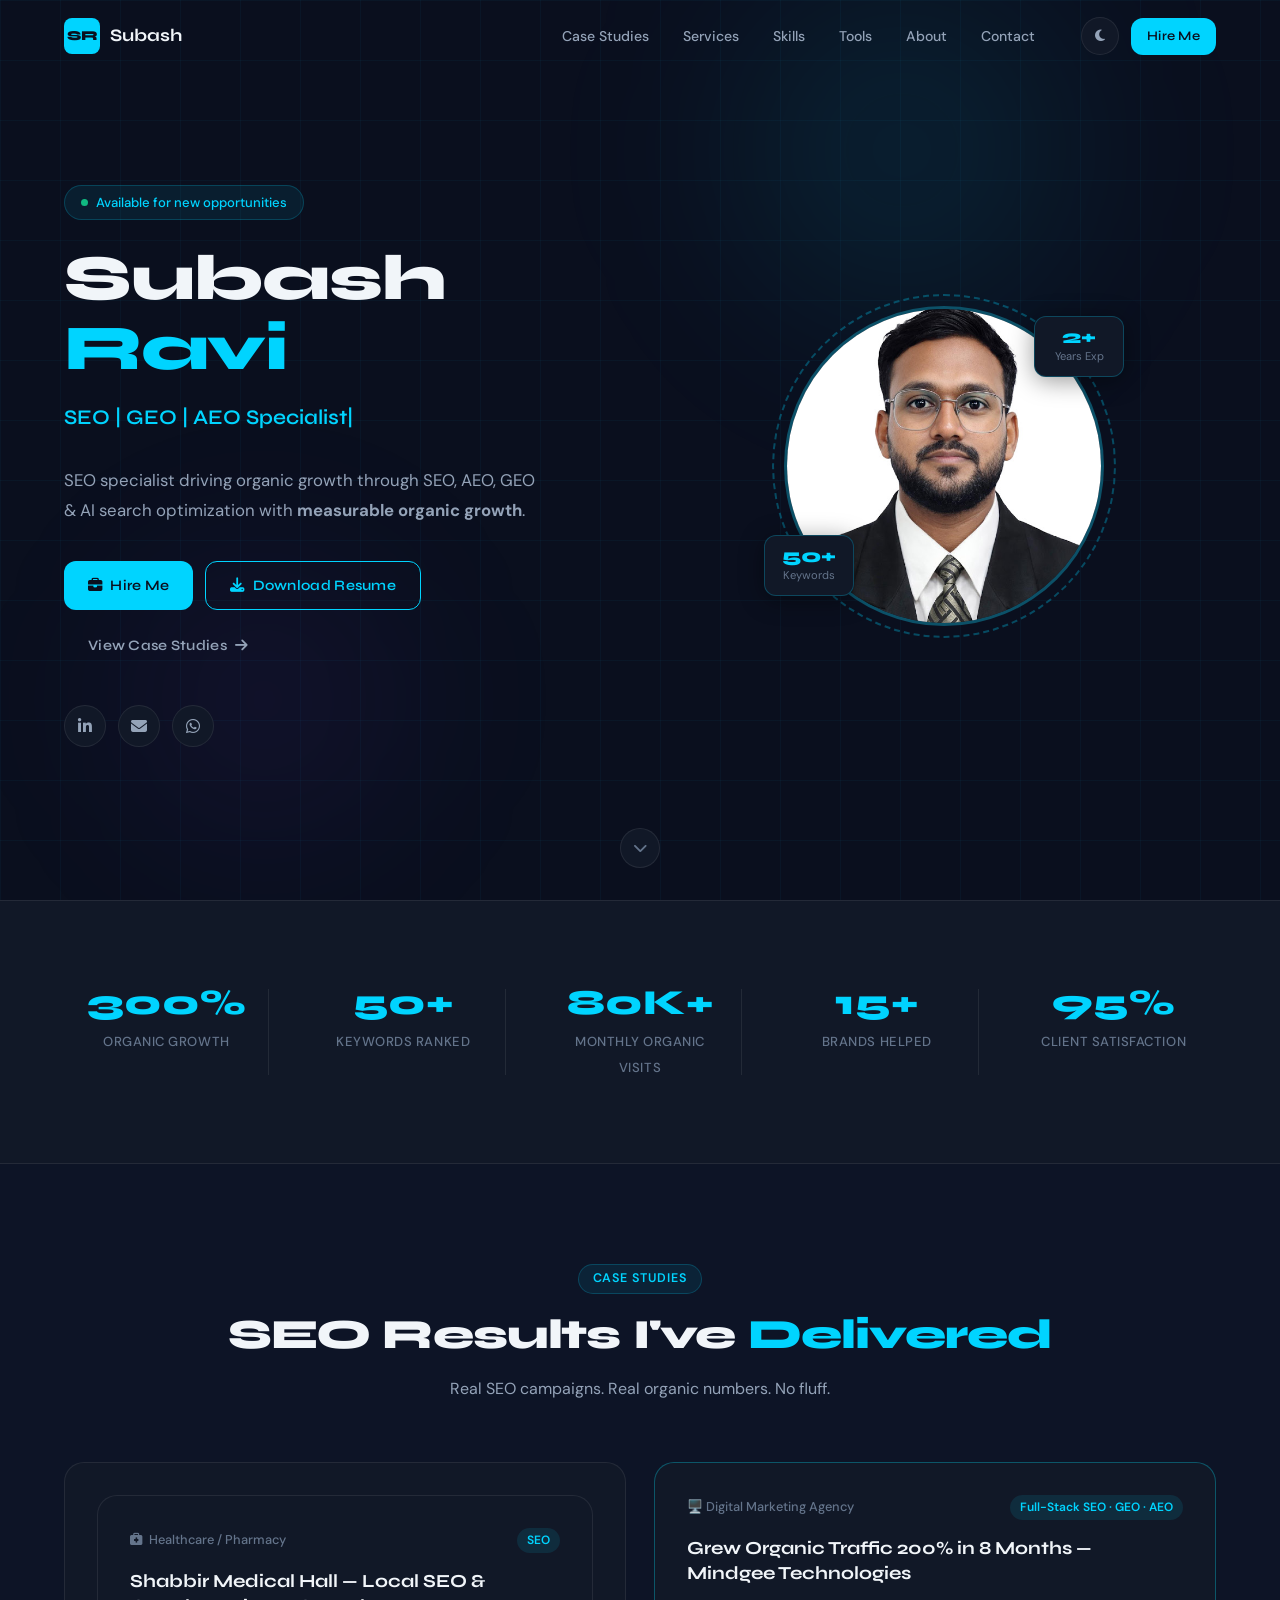
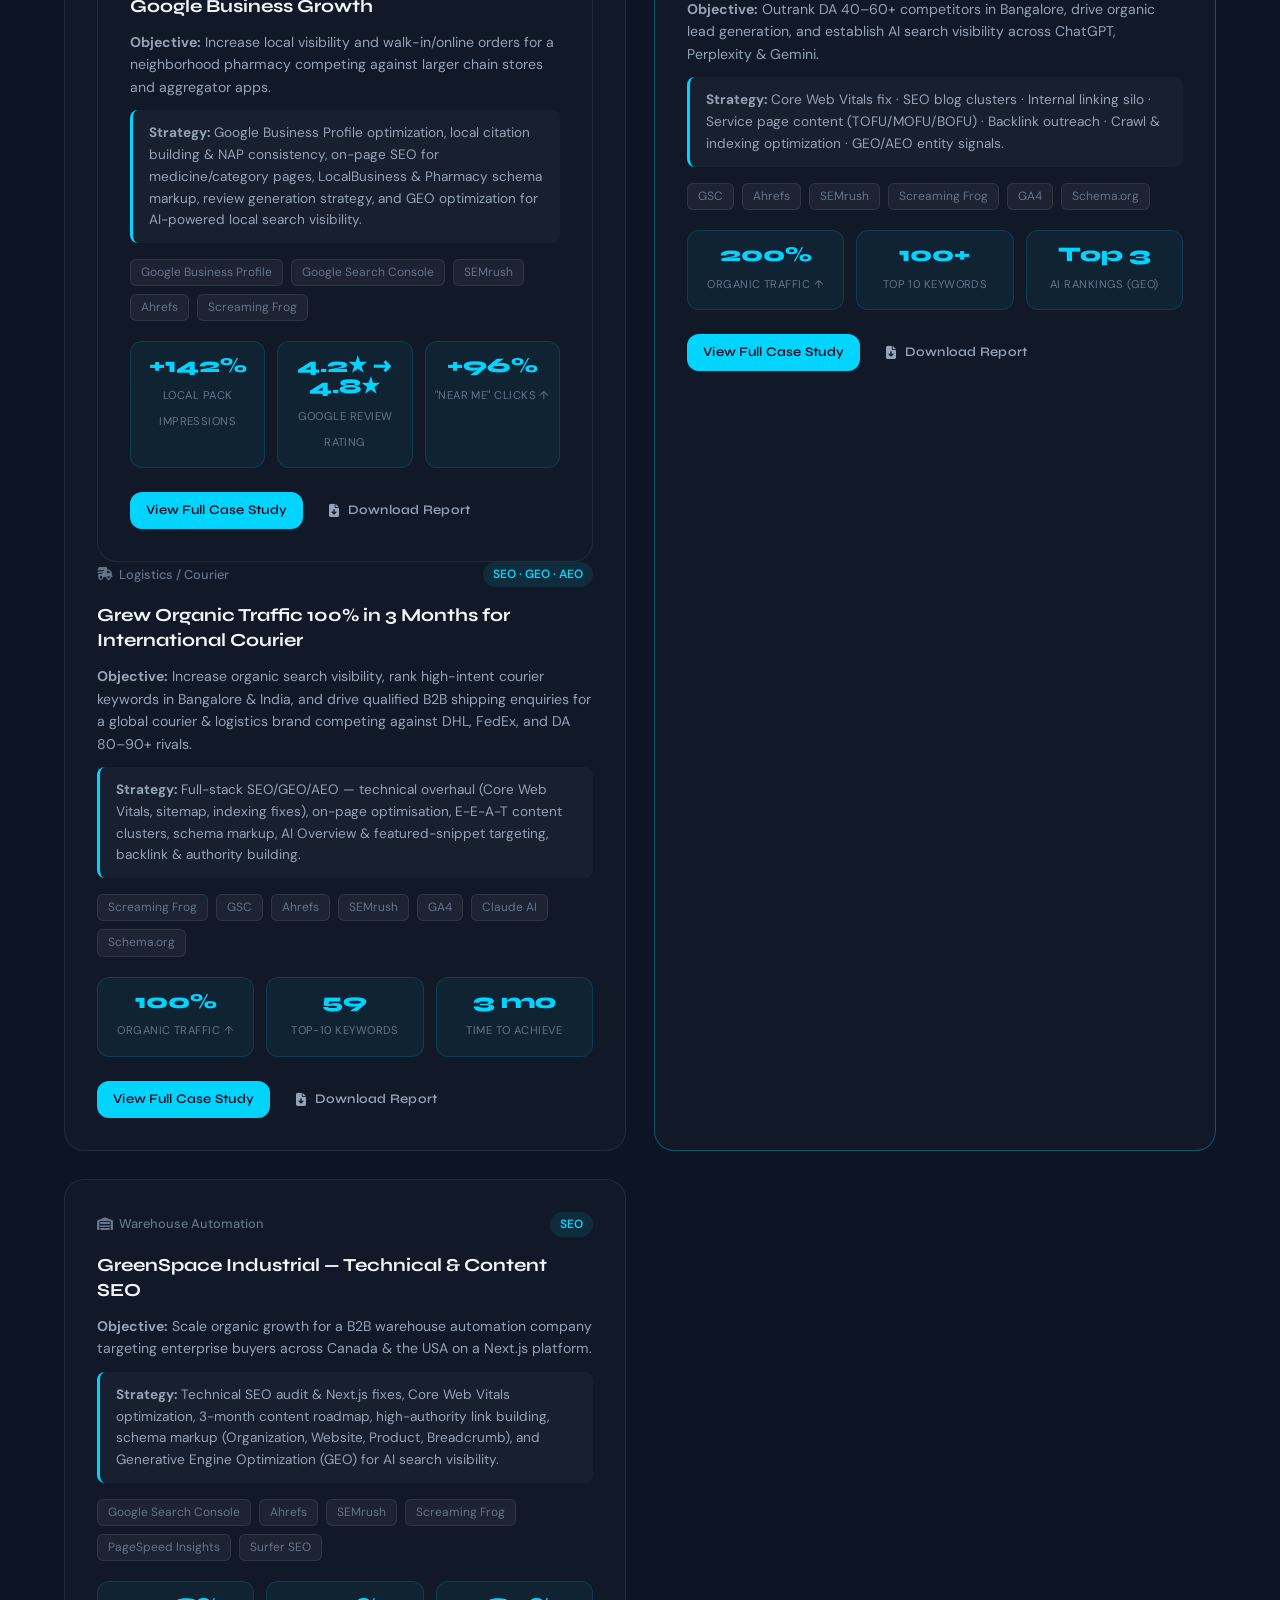
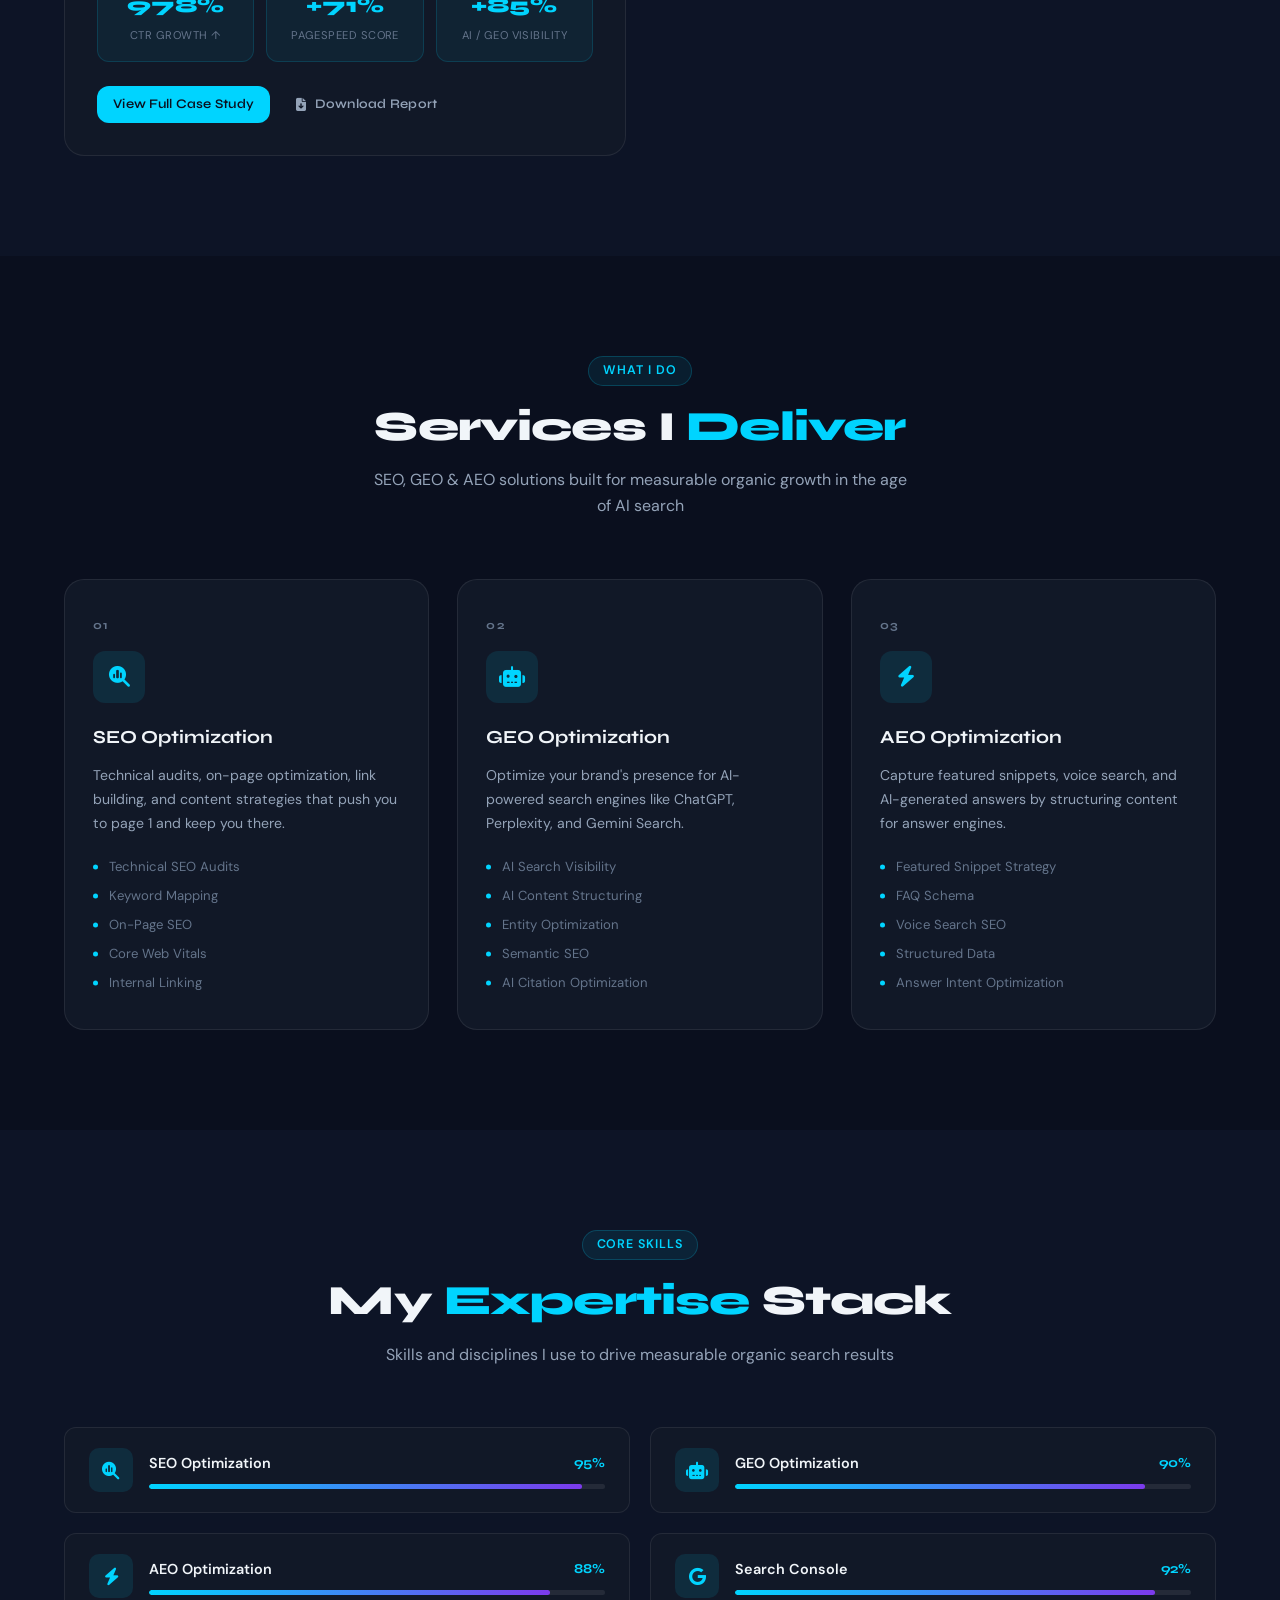
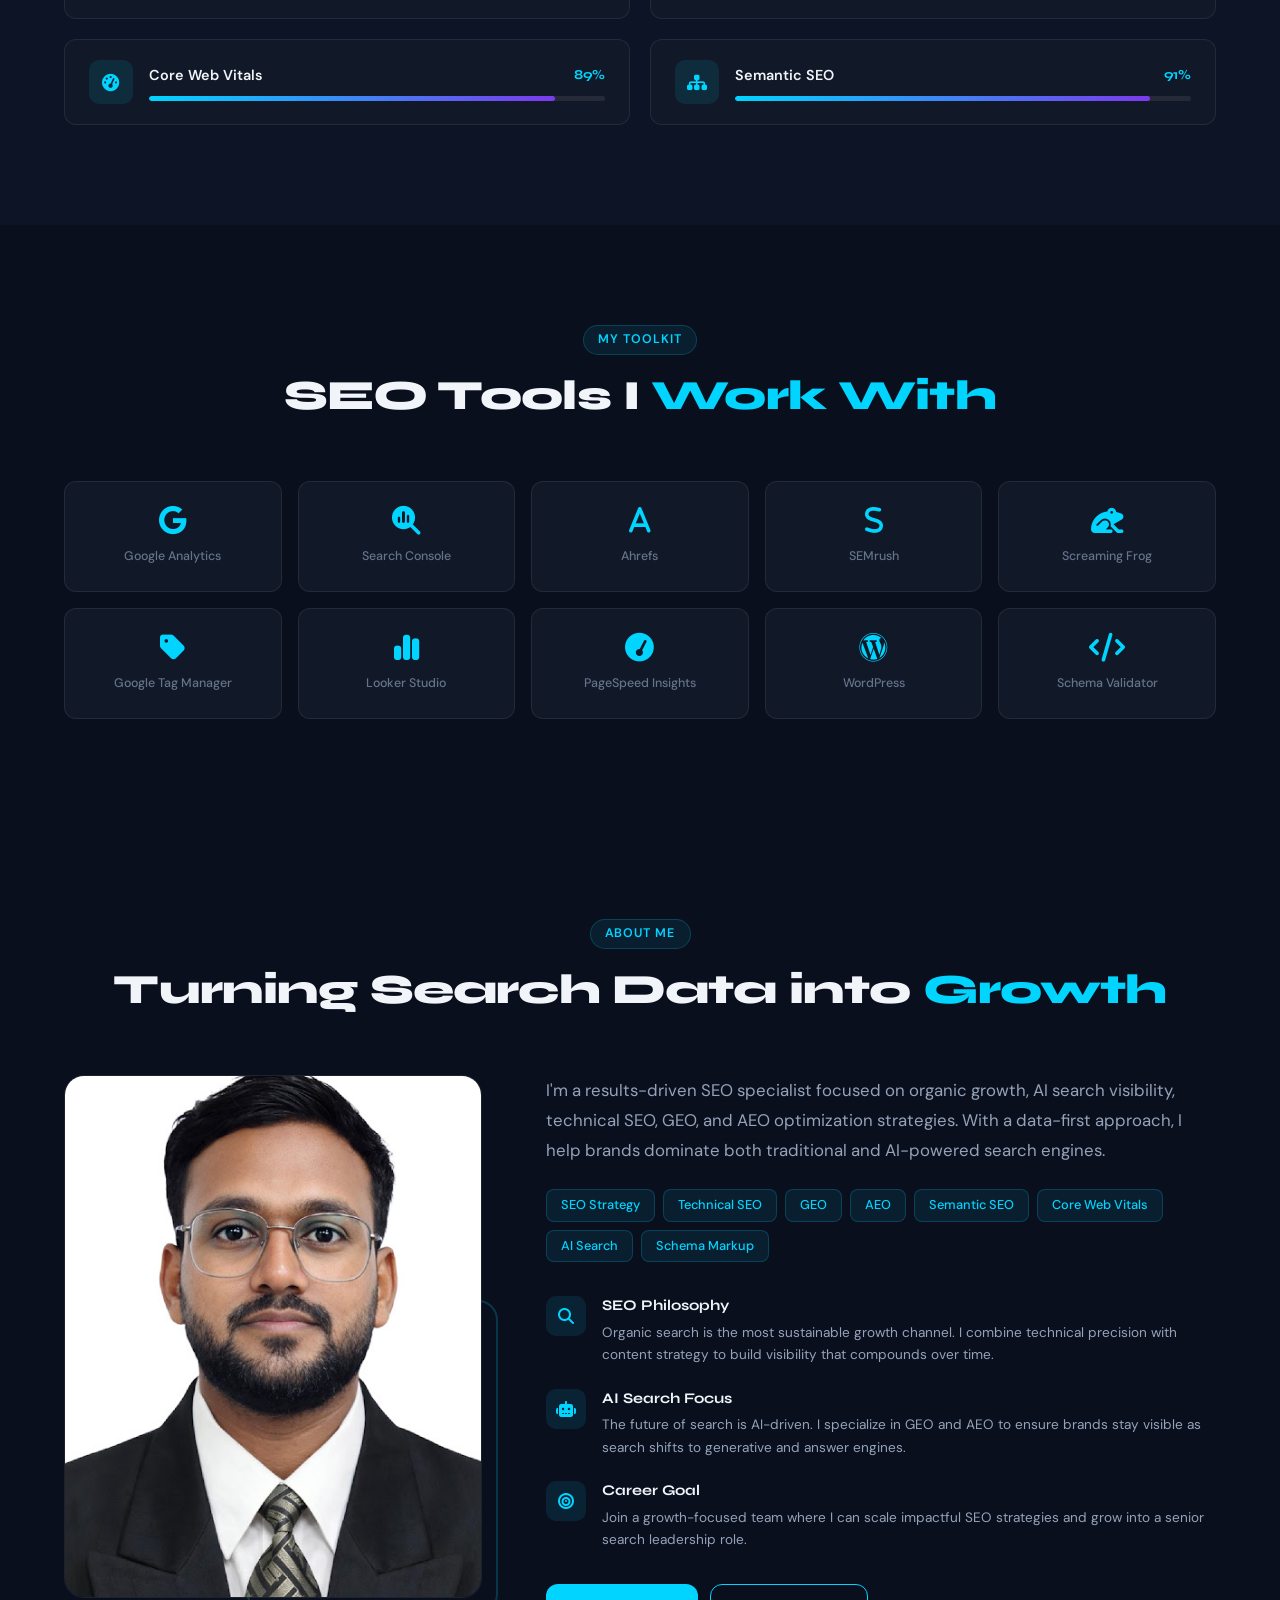
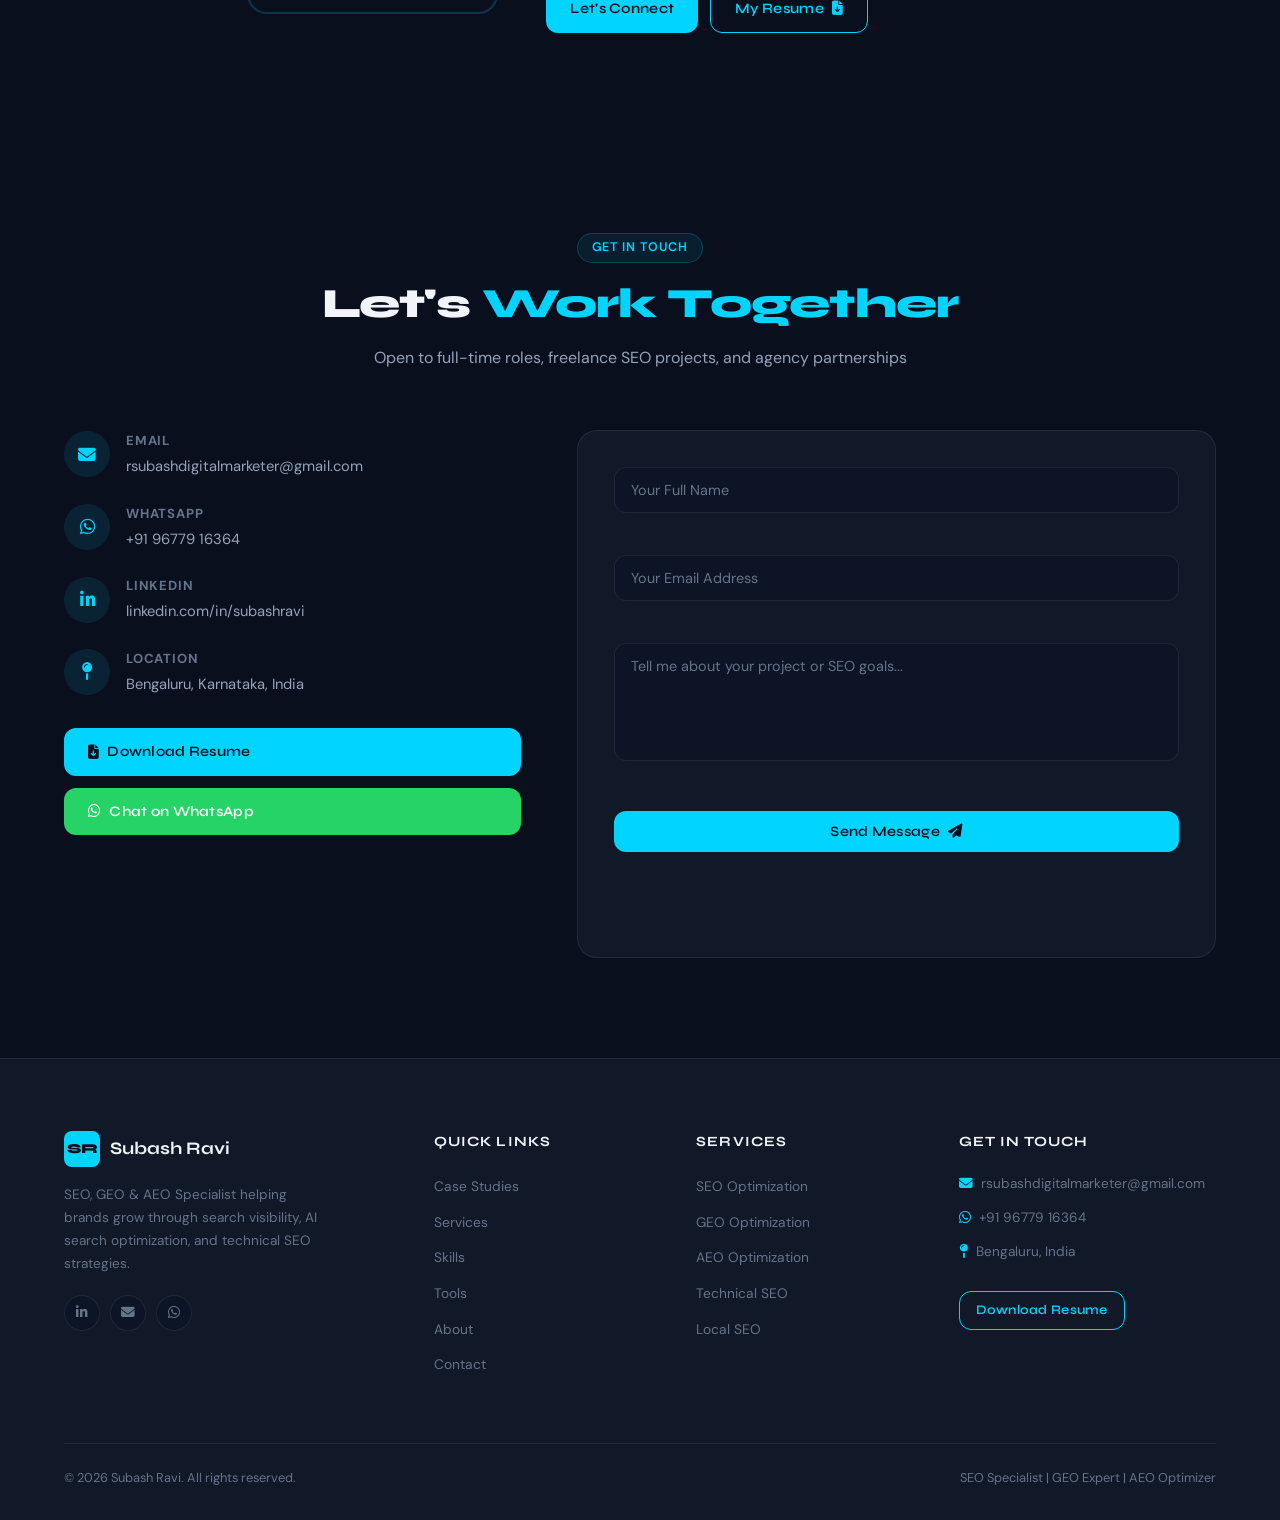
==== commit 13bee2bc: "Update index.html" ====
--- a/index.html
+++ b/index.html
@@ -1506,6 +1506,48 @@
 
 <div class="project-card reveal" data-category="seo">
 
+     <!-- CASE STUDY: Shabbir Medical Hall -->
+<div class="project-card reveal" data-category="seo">
+  <div class="project-header">
+    <div class="project-industry"><i class="fa-solid fa-briefcase-medical"></i> Healthcare / Pharmacy</div>
+    <div class="project-type">SEO</div>
+  </div>
+
+  <h3 class="project-title">Shabbir Medical Hall — Local SEO &amp; Google Business Growth</h3>
+
+  <p class="project-objective">
+    <strong>Objective:</strong> Increase local visibility and walk-in/online orders for a neighborhood pharmacy competing against larger chain stores and aggregator apps.
+  </p>
+
+  <div class="project-strategy">
+    <strong>Strategy:</strong> Google Business Profile optimization, local citation building &amp; NAP consistency, on-page SEO for medicine/category pages, LocalBusiness &amp; Pharmacy schema markup, review generation strategy, and GEO optimization for AI-powered local search visibility.
+  </div>
+
+  <div class="project-tools">
+    <span>Google Business Profile</span><span>Google Search Console</span><span>SEMrush</span><span>Ahrefs</span><span>Screaming Frog</span>
+  </div>
+
+  <div class="project-results">
+    <div class="result-item">
+      <span class="result-val">+142%</span>
+      <span class="result-lbl">Local Pack Impressions</span>
+    </div>
+    <div class="result-item">
+      <span class="result-val">4.2★ → 4.8★</span>
+      <span class="result-lbl">Google Review Rating</span>
+    </div>
+    <div class="result-item">
+      <span class="result-val">+96%</span>
+      <span class="result-lbl">"Near Me" Clicks ↑</span>
+    </div>
+  </div>
+
+  <div class="project-cta">
+    <a href="shabbir-medical-hall-case-study.html" class="btn btn-primary btn-sm">View Full Case Study</a>
+    <a href="Shabbir_Medical_Hall_SEO_Portfolio_2026.pdf" class="btn btn-ghost btn-sm"><i class="fa-solid fa-file-arrow-down"></i> Download Report</a>
+  </div>
+</div>
+  
   <div class="project-header">
     <div class="project-industry">
       <i class="fa-solid fa-truck-fast"></i> Logistics / Courier
@@ -1656,47 +1698,6 @@
  
 </div>
 
-     <!-- CASE STUDY: Shabbir Medical Hall -->
-<div class="project-card reveal" data-category="seo">
-  <div class="project-header">
-    <div class="project-industry"><i class="fa-solid fa-briefcase-medical"></i> Healthcare / Pharmacy</div>
-    <div class="project-type">SEO</div>
-  </div>
-
-  <h3 class="project-title">Shabbir Medical Hall — Local SEO &amp; Google Business Growth</h3>
-
-  <p class="project-objective">
-    <strong>Objective:</strong> Increase local visibility and walk-in/online orders for a neighborhood pharmacy competing against larger chain stores and aggregator apps.
-  </p>
-
-  <div class="project-strategy">
-    <strong>Strategy:</strong> Google Business Profile optimization, local citation building &amp; NAP consistency, on-page SEO for medicine/category pages, LocalBusiness &amp; Pharmacy schema markup, review generation strategy, and GEO optimization for AI-powered local search visibility.
-  </div>
-
-  <div class="project-tools">
-    <span>Google Business Profile</span><span>Google Search Console</span><span>SEMrush</span><span>Ahrefs</span><span>Screaming Frog</span>
-  </div>
-
-  <div class="project-results">
-    <div class="result-item">
-      <span class="result-val">+142%</span>
-      <span class="result-lbl">Local Pack Impressions</span>
-    </div>
-    <div class="result-item">
-      <span class="result-val">4.2★ → 4.8★</span>
-      <span class="result-lbl">Google Review Rating</span>
-    </div>
-    <div class="result-item">
-      <span class="result-val">+96%</span>
-      <span class="result-lbl">"Near Me" Clicks ↑</span>
-    </div>
-  </div>
-
-  <div class="project-cta">
-    <a href="shabbir-medical-hall-case-study.html" class="btn btn-primary btn-sm">View Full Case Study</a>
-    <a href="Shabbir_Medical_Hall_SEO_Portfolio_2026.pdf" class="btn btn-ghost btn-sm"><i class="fa-solid fa-file-arrow-down"></i> Download Report</a>
-  </div>
-</div>
 
     </div>
   </div>
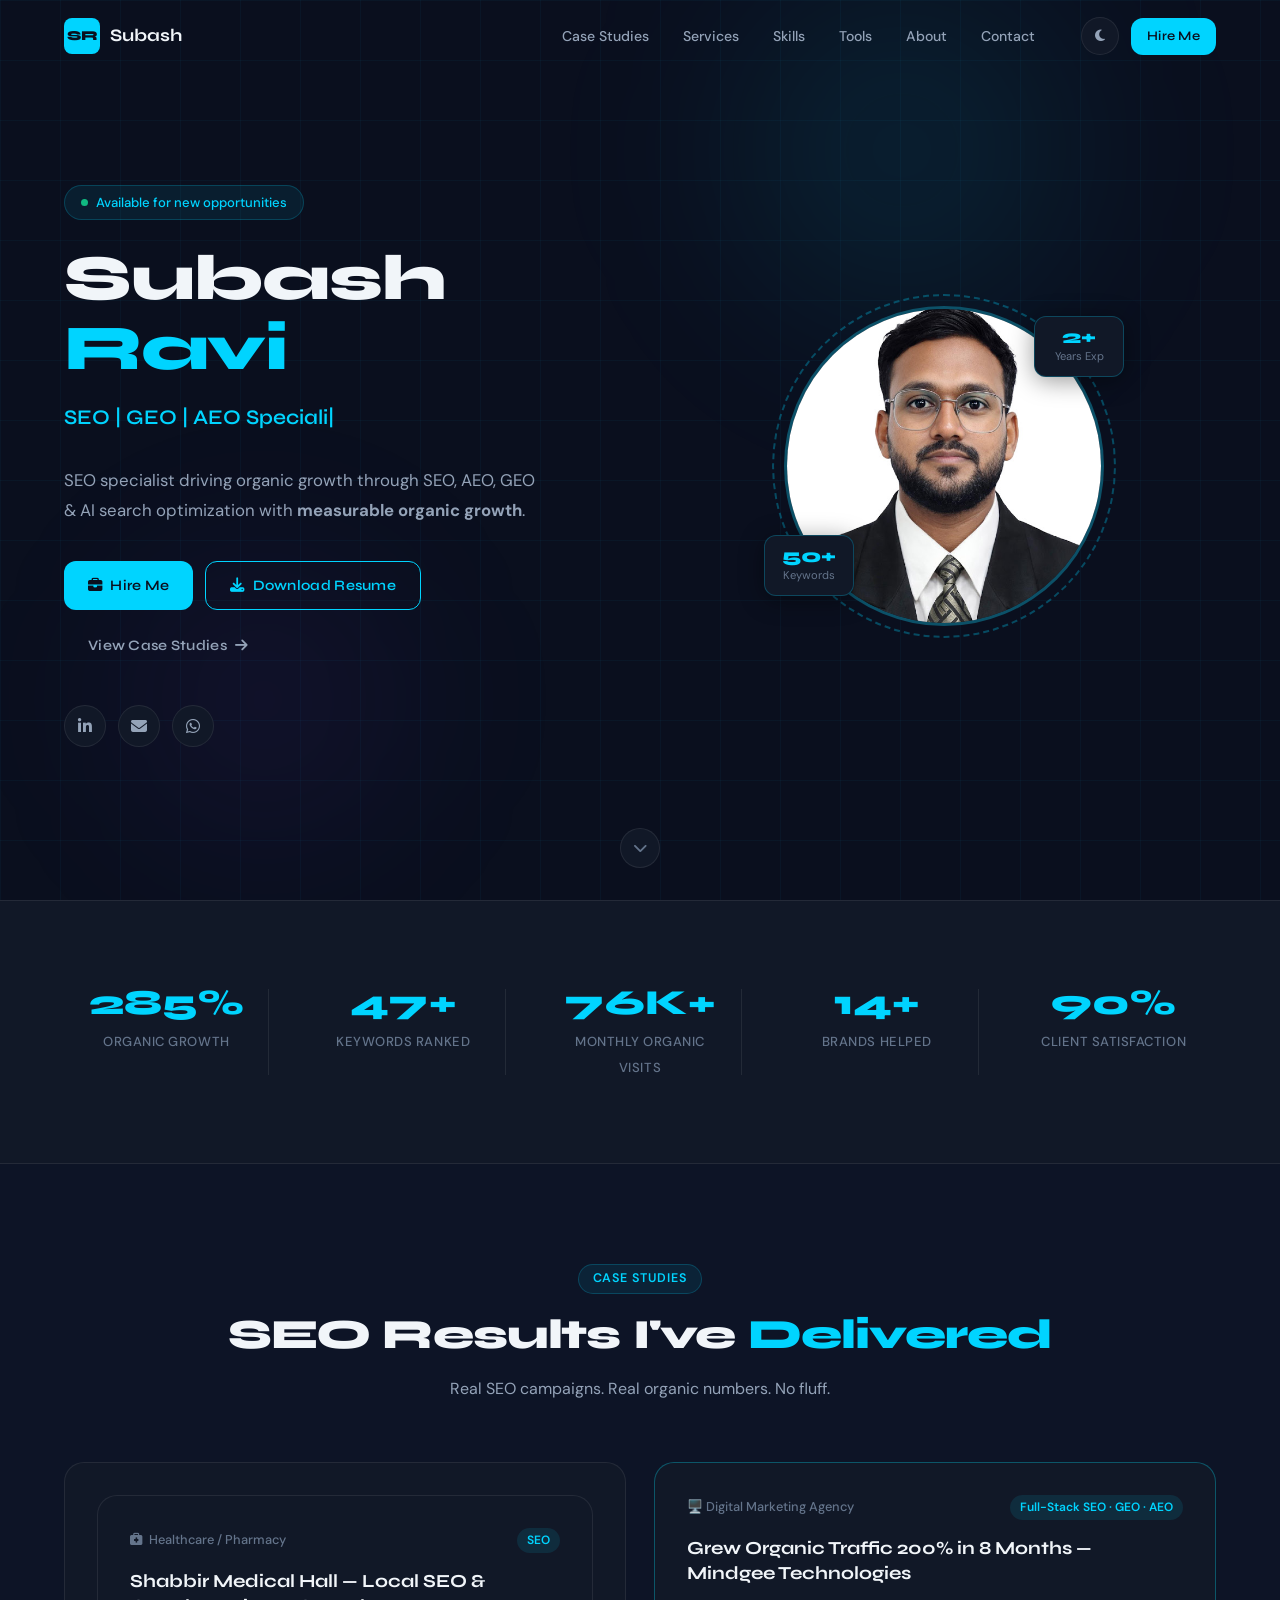
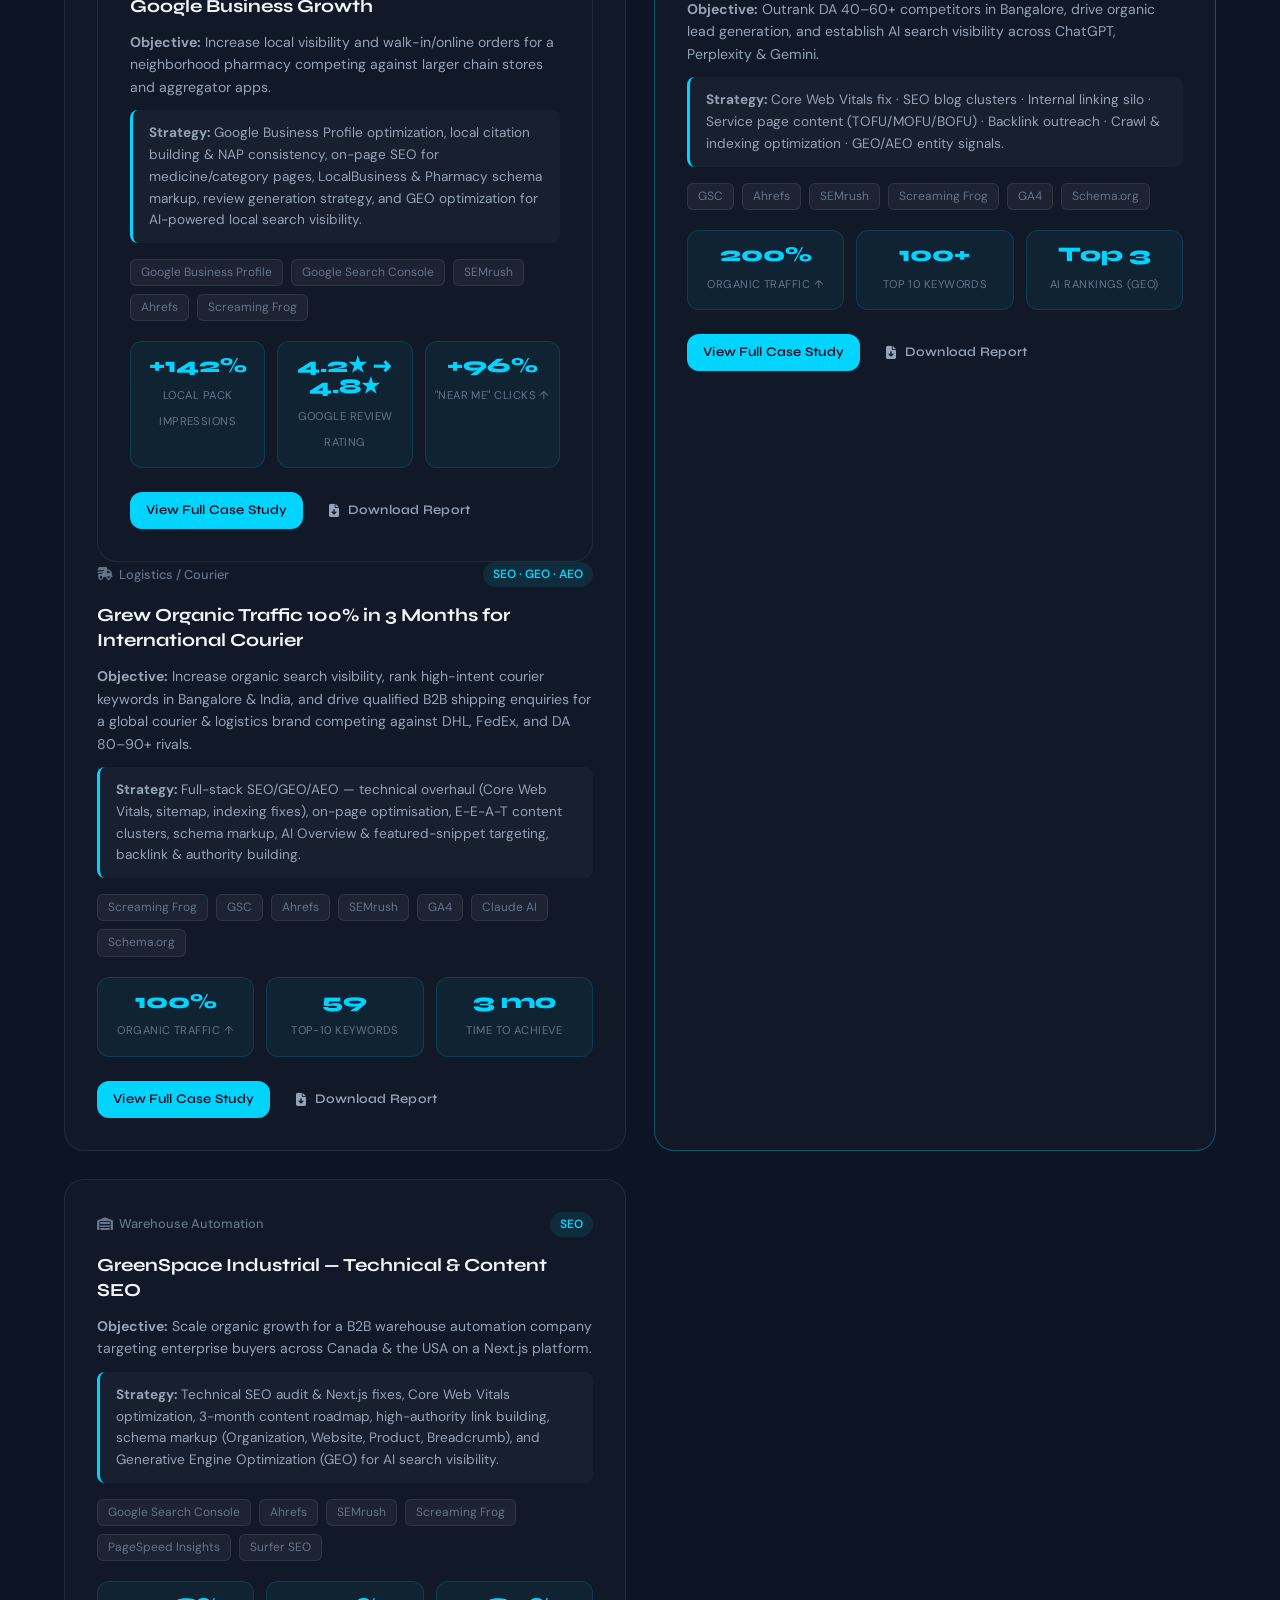
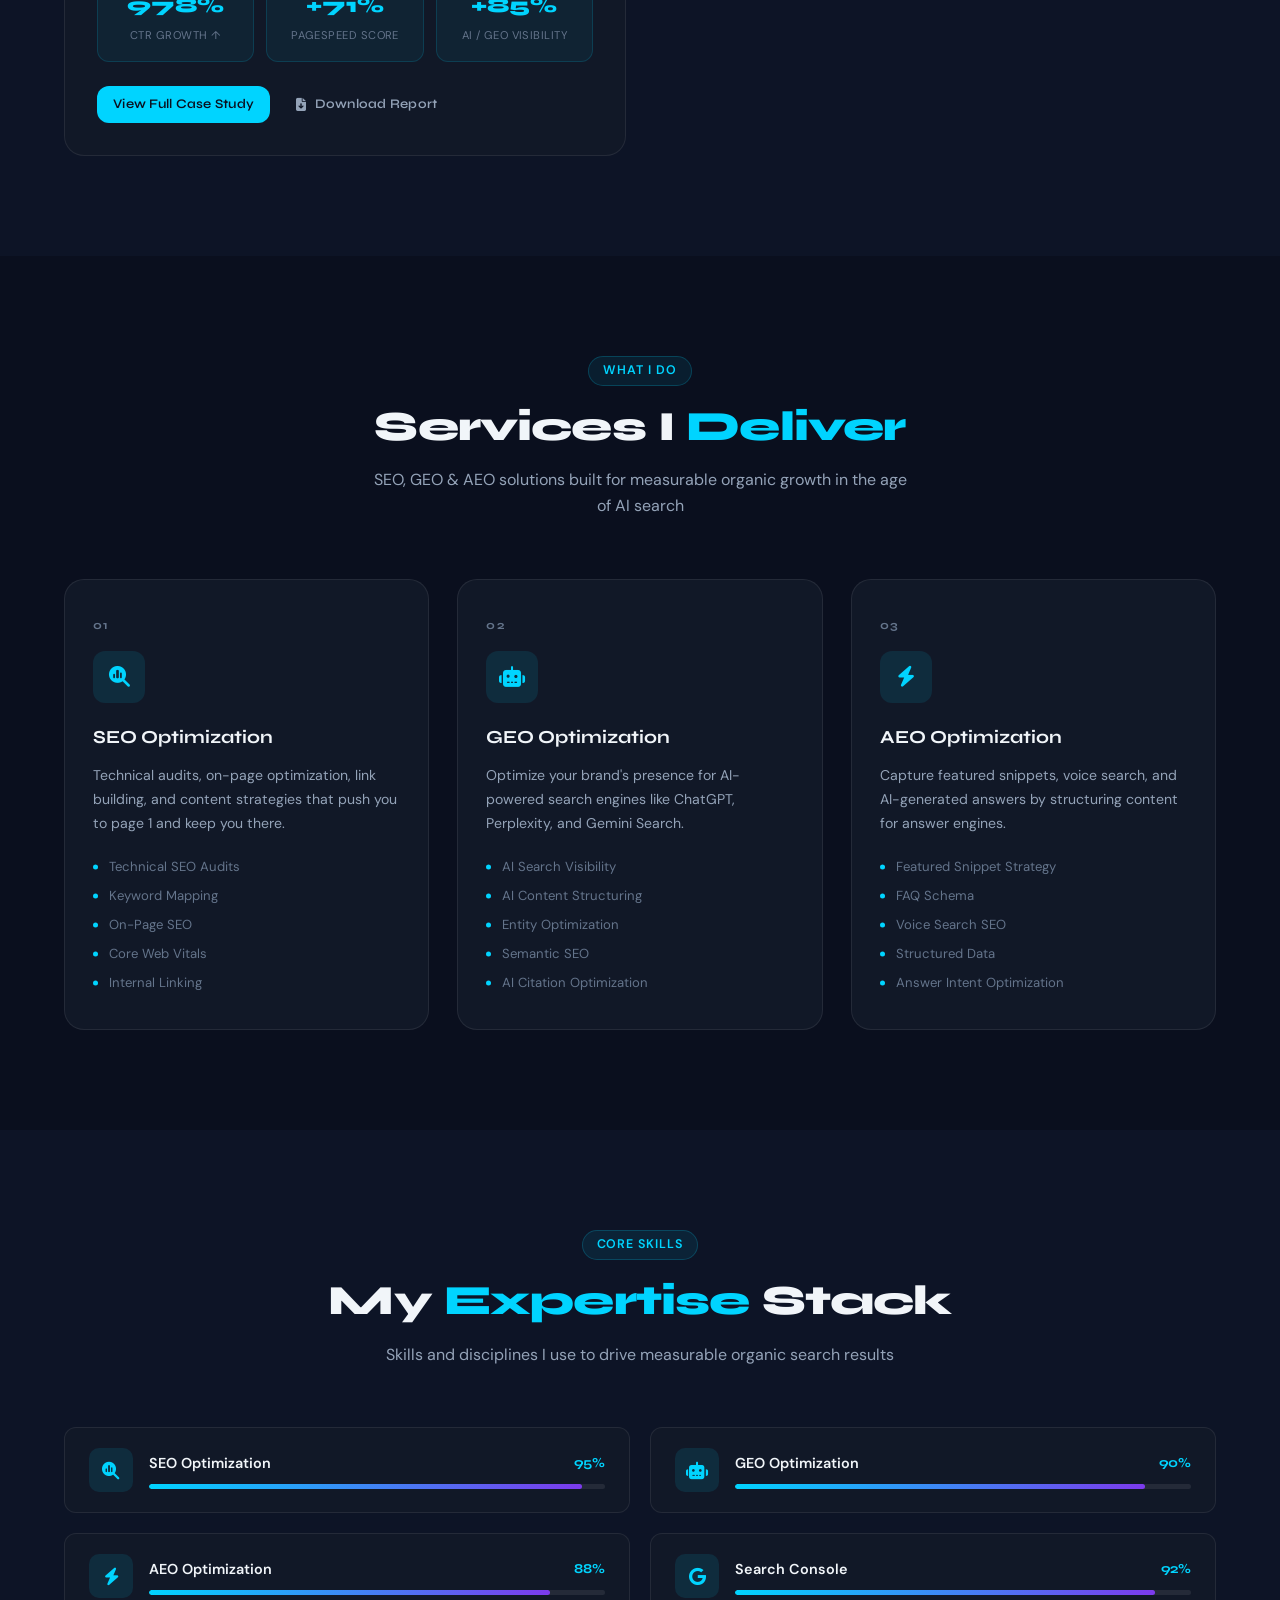
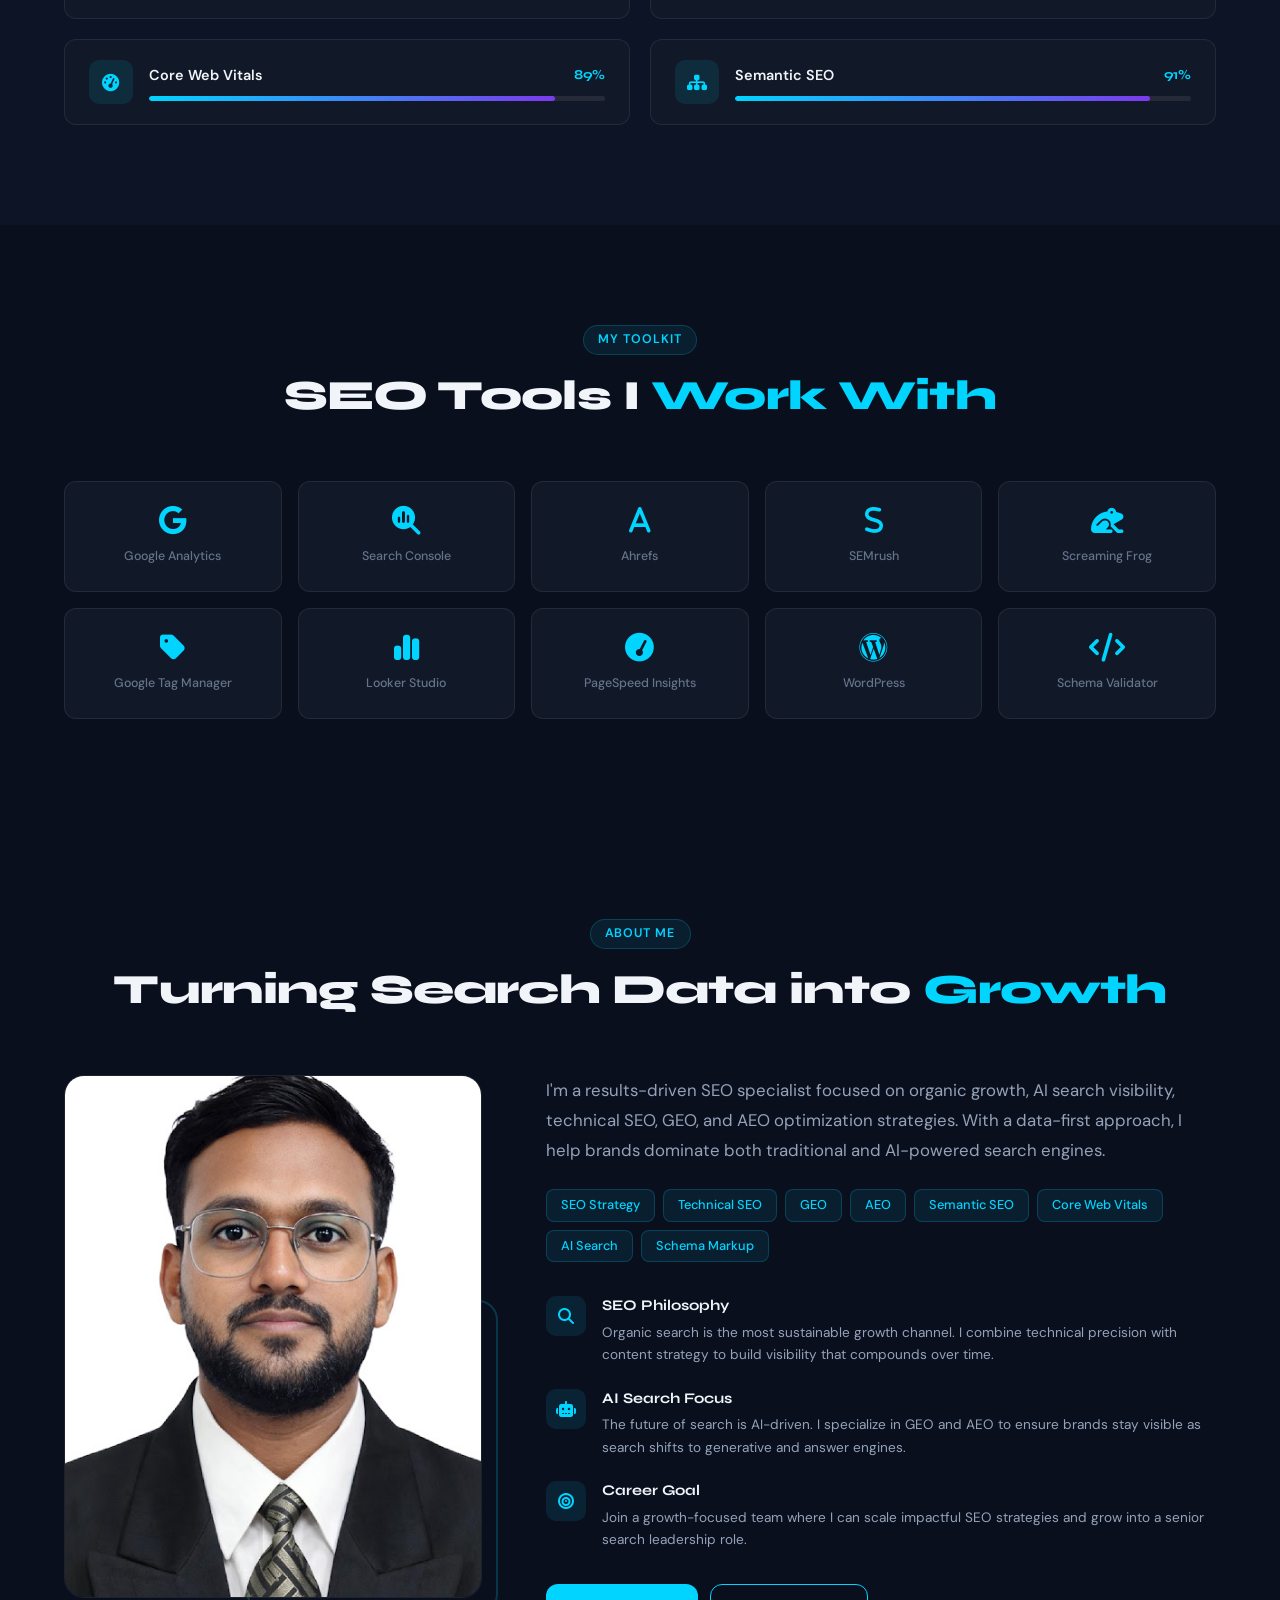
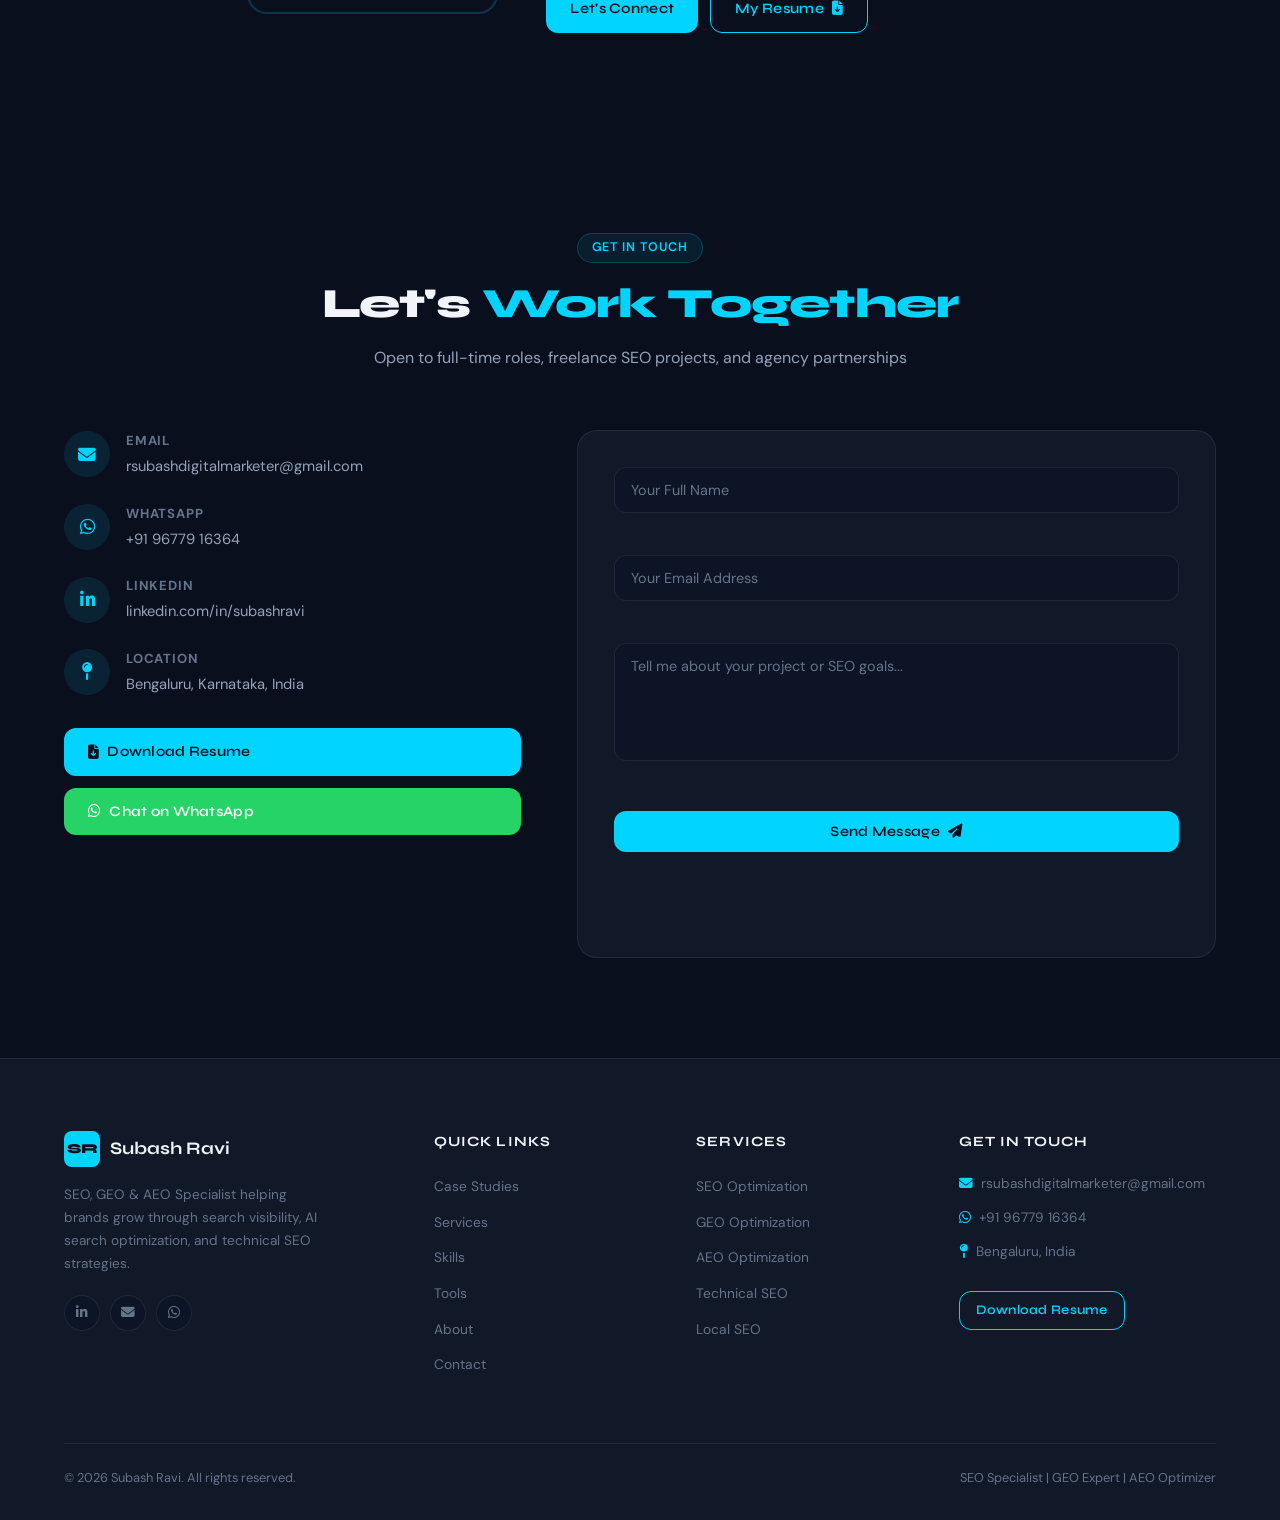
==== commit 0c467843: "Update index.html" ====
--- a/index.html
+++ b/index.html
@@ -1638,7 +1638,8 @@
       <a href="mindgee-case-study.html" class="btn btn-primary btn-sm">View Full Case Study</a>
        <a href="mg-final-report.pdf" class="btn btn-ghost btn-sm">
       <i class="fa-solid fa-file-arrow-down"></i> Download Report
-    </a>    </div>
+    </a>  
+    </div>
   </div>
 
       <!-- CASE STUDY 3: green-space -->
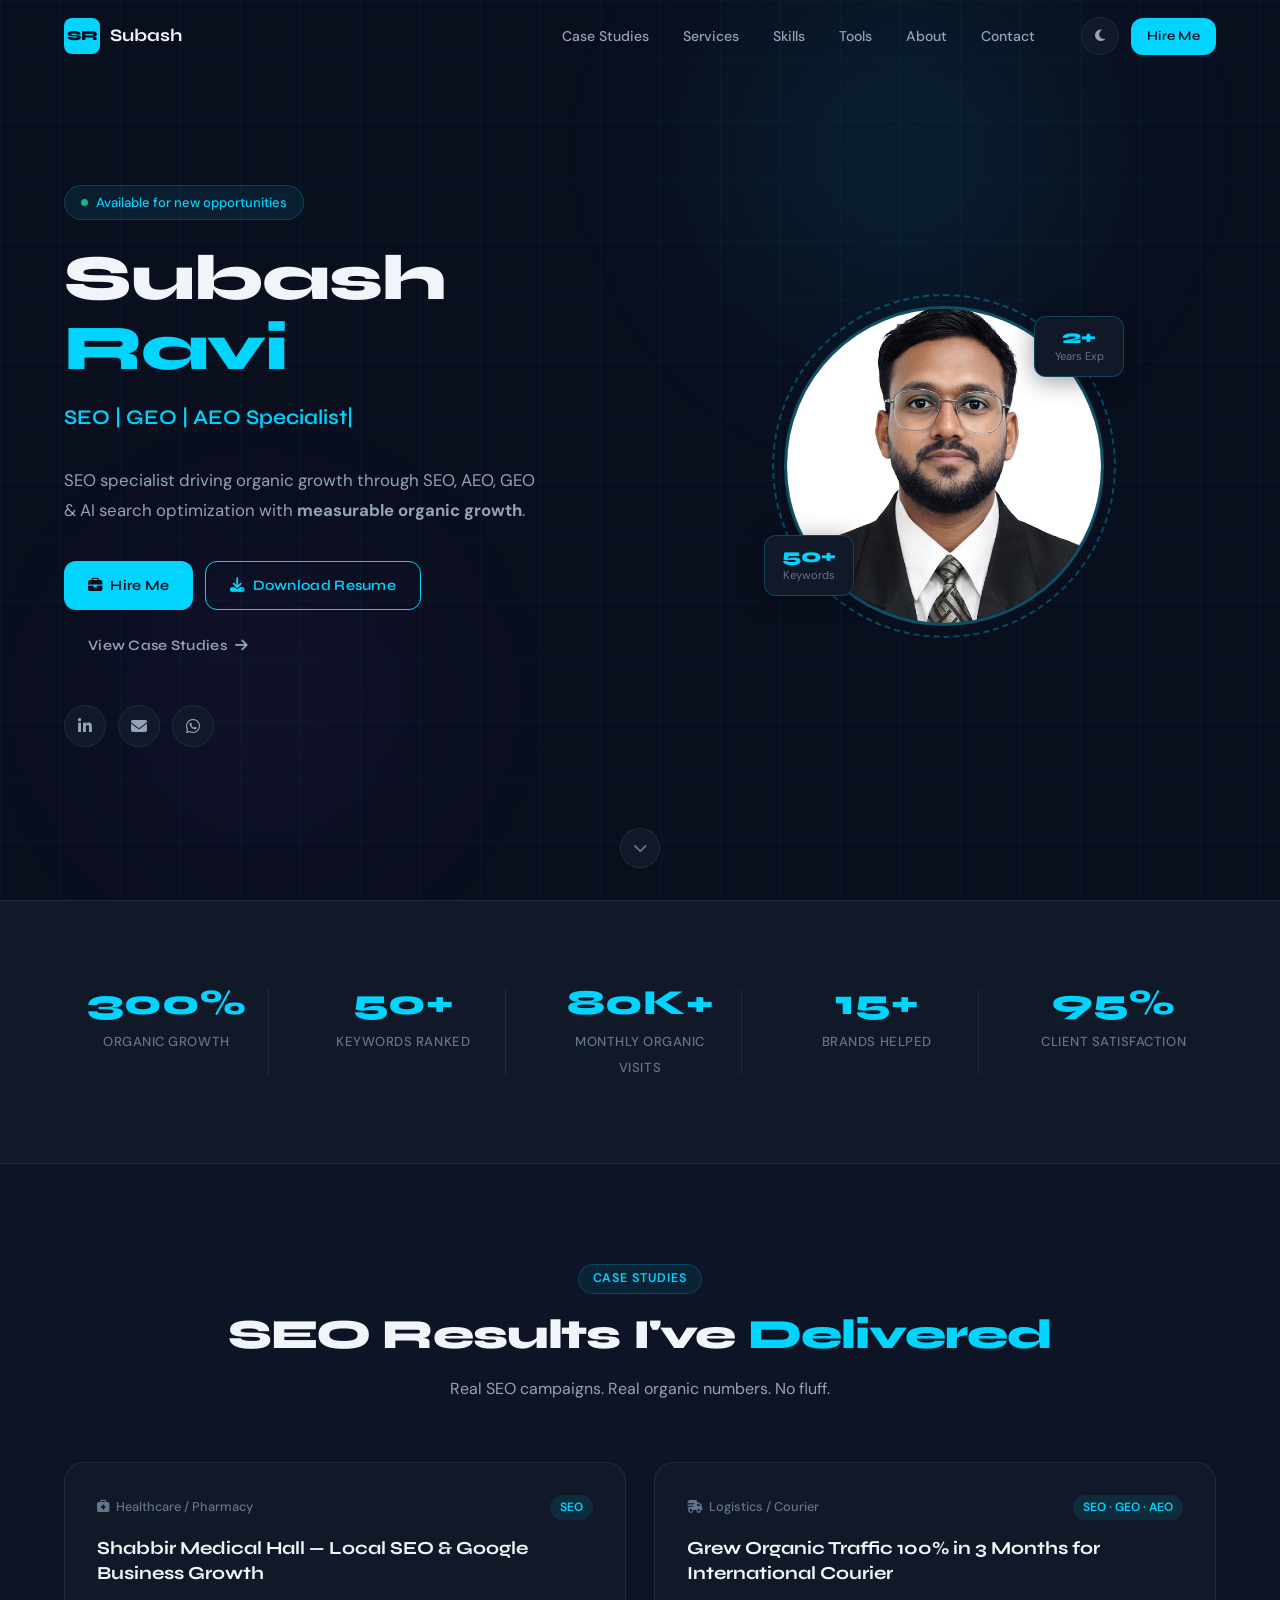
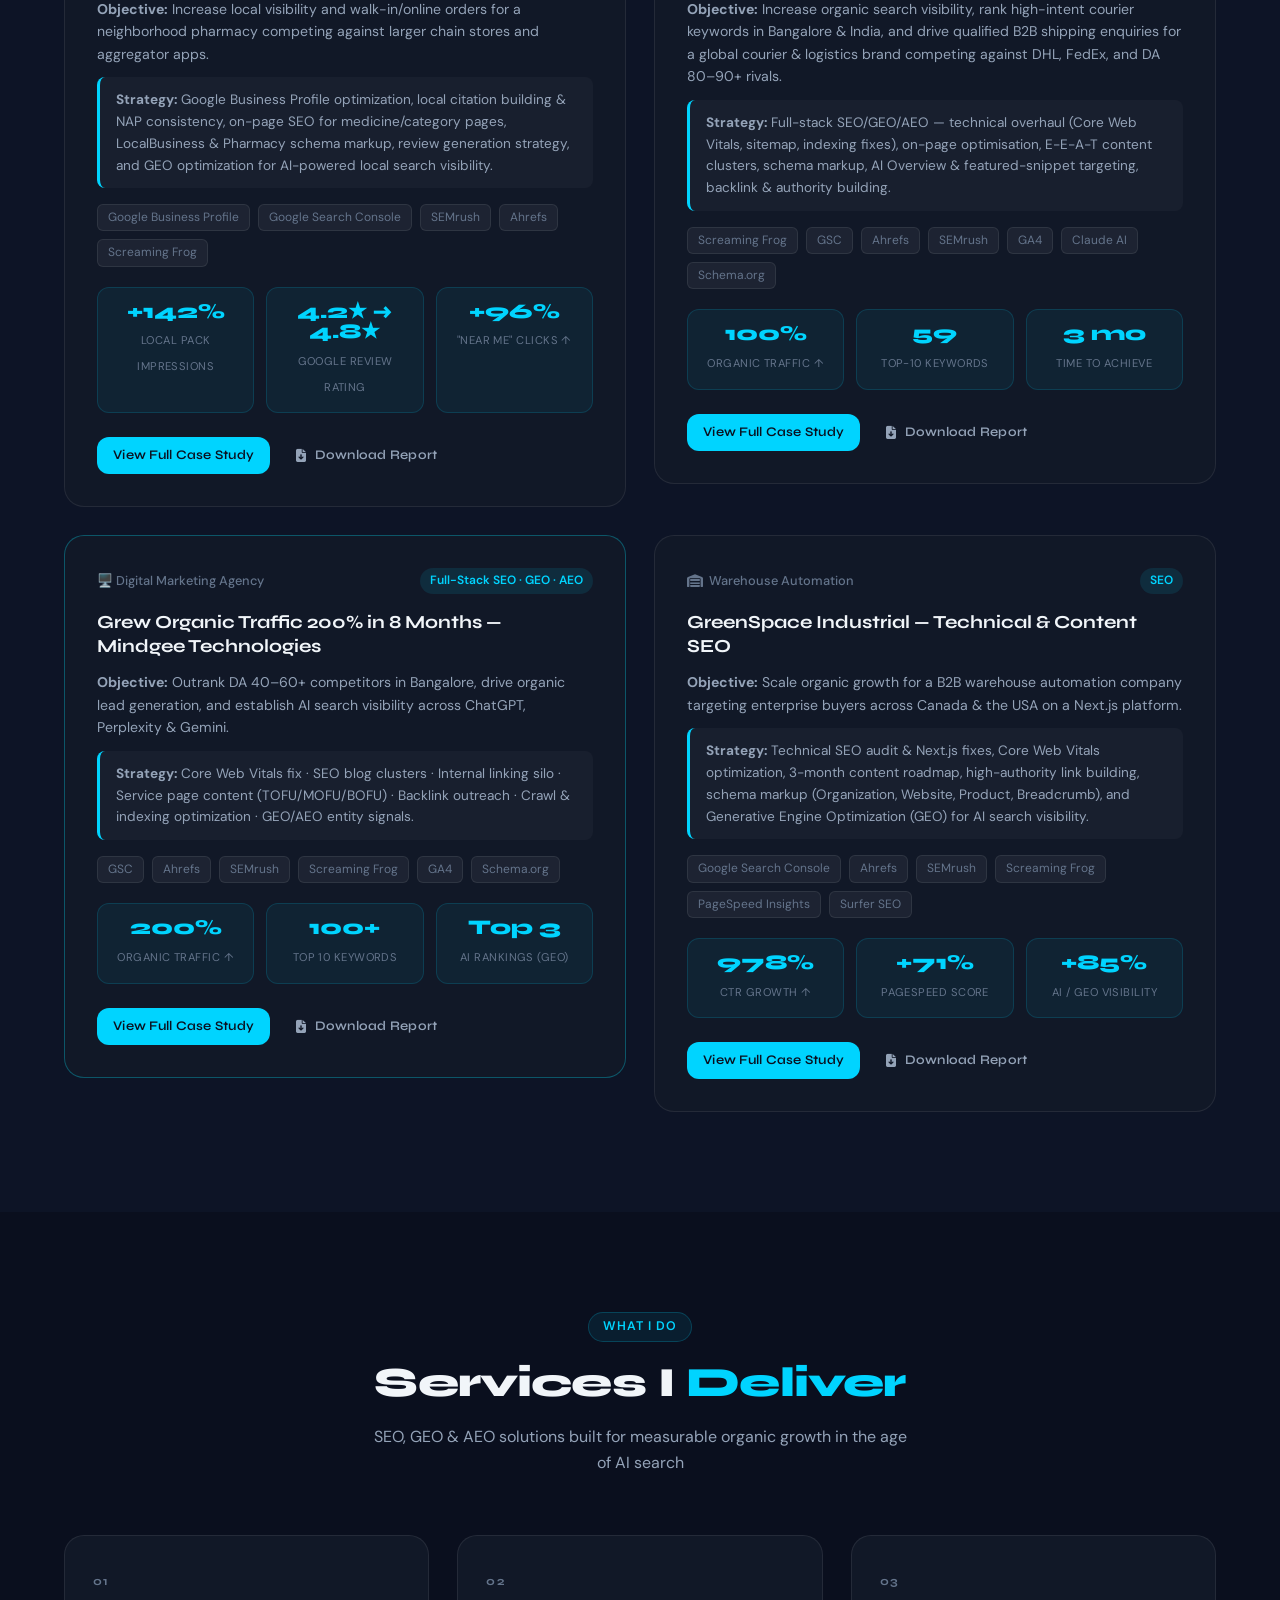
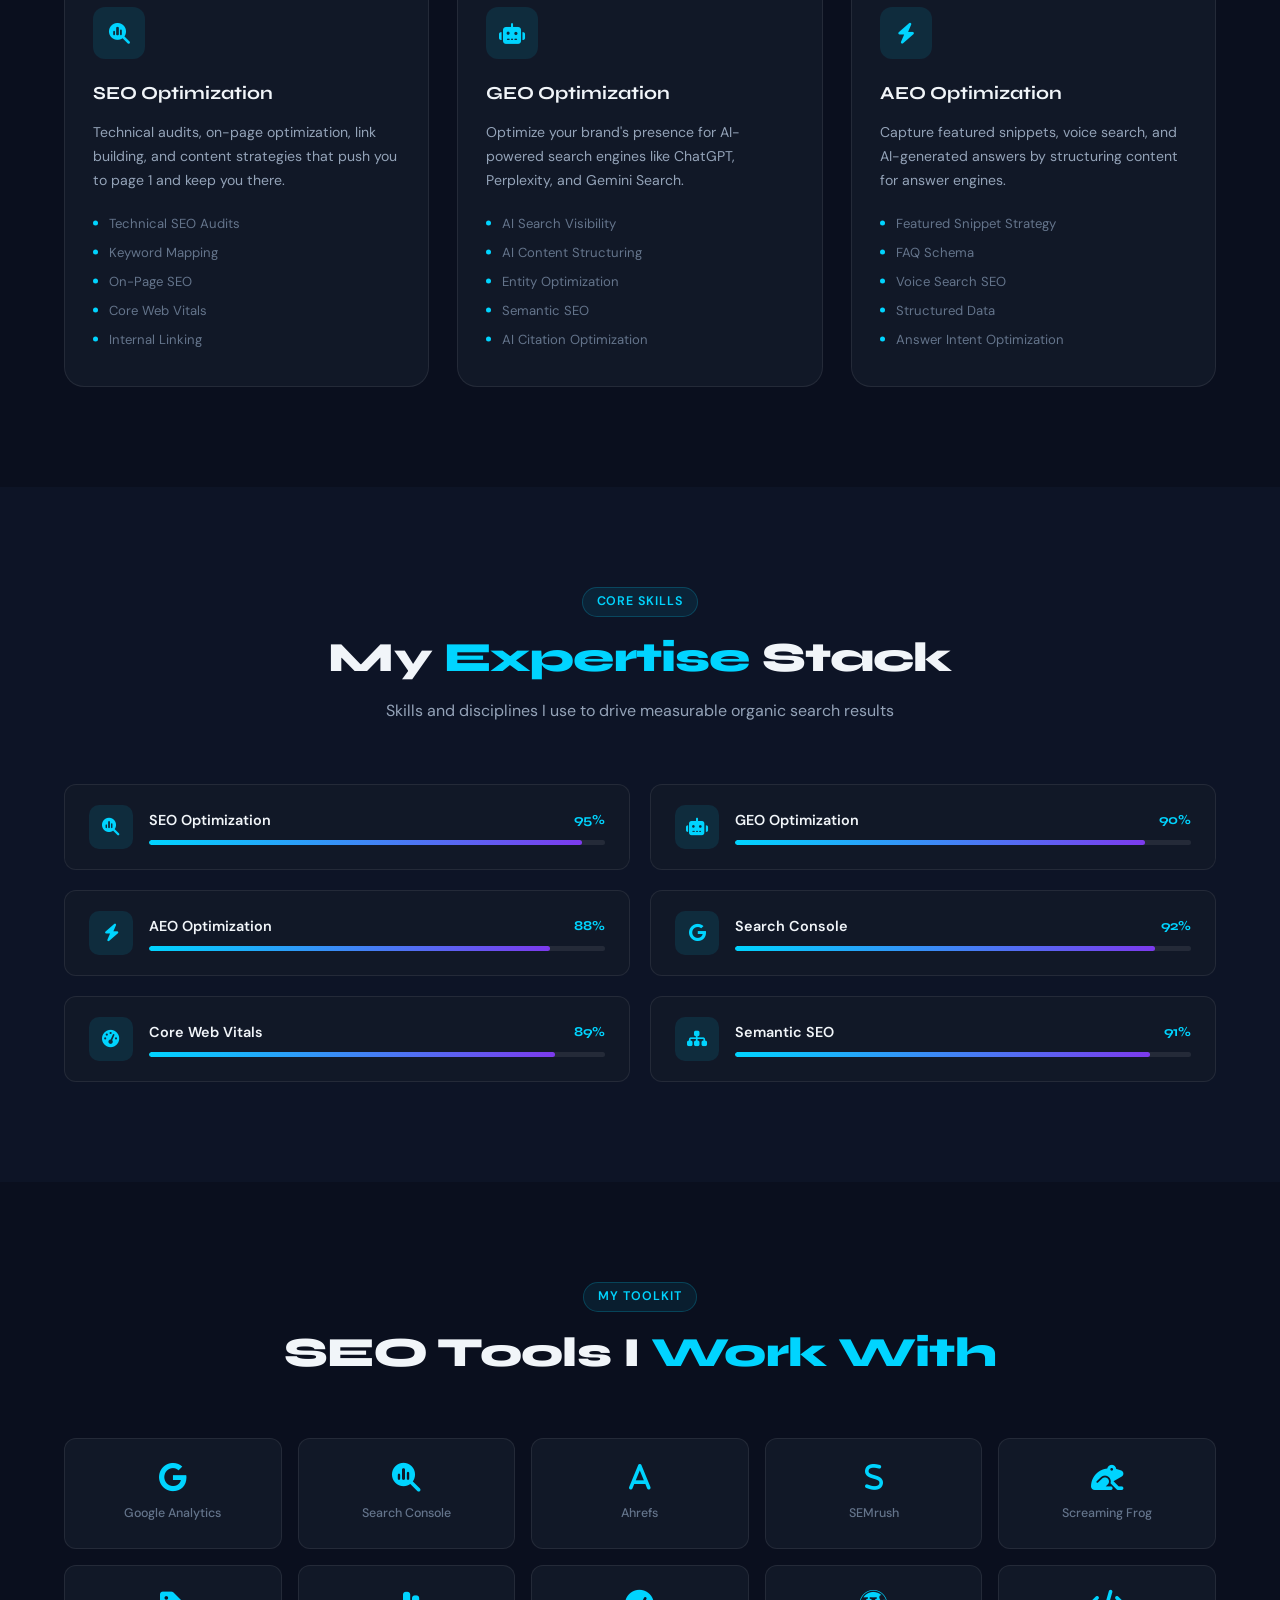
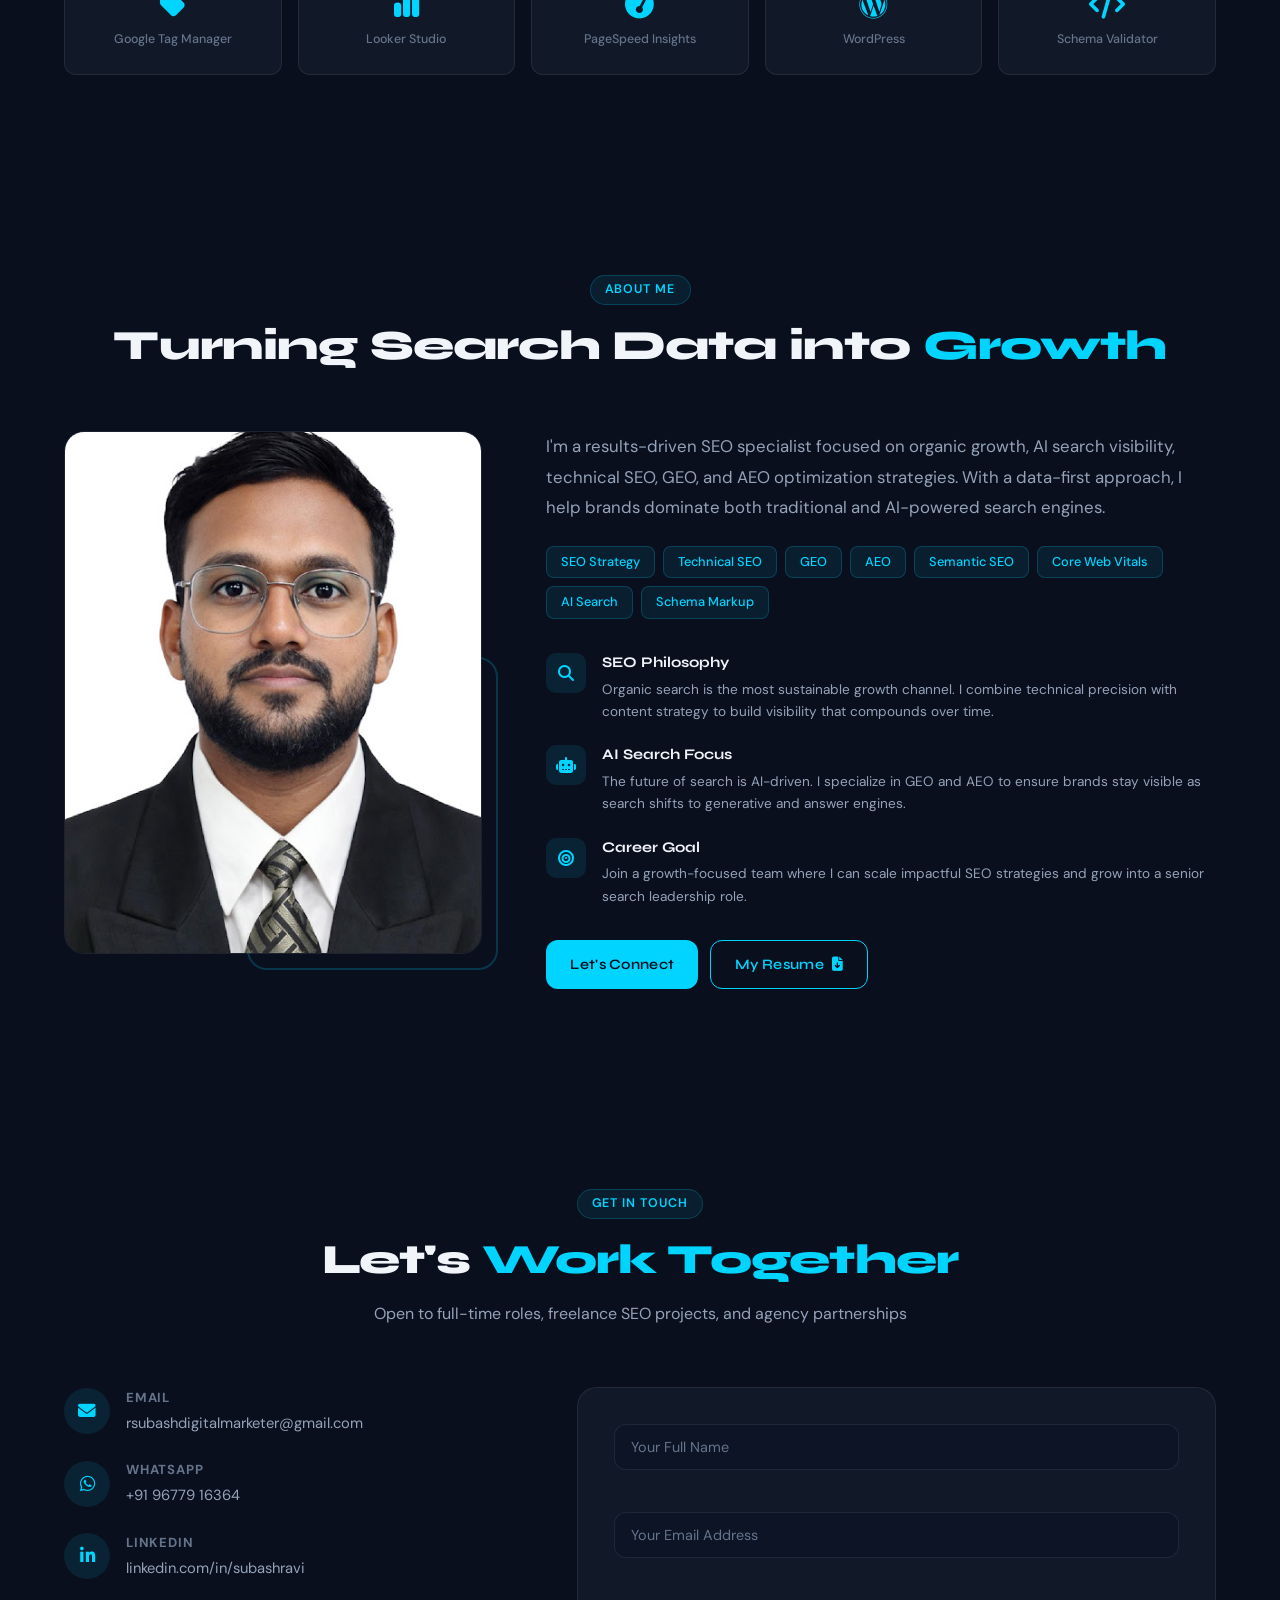
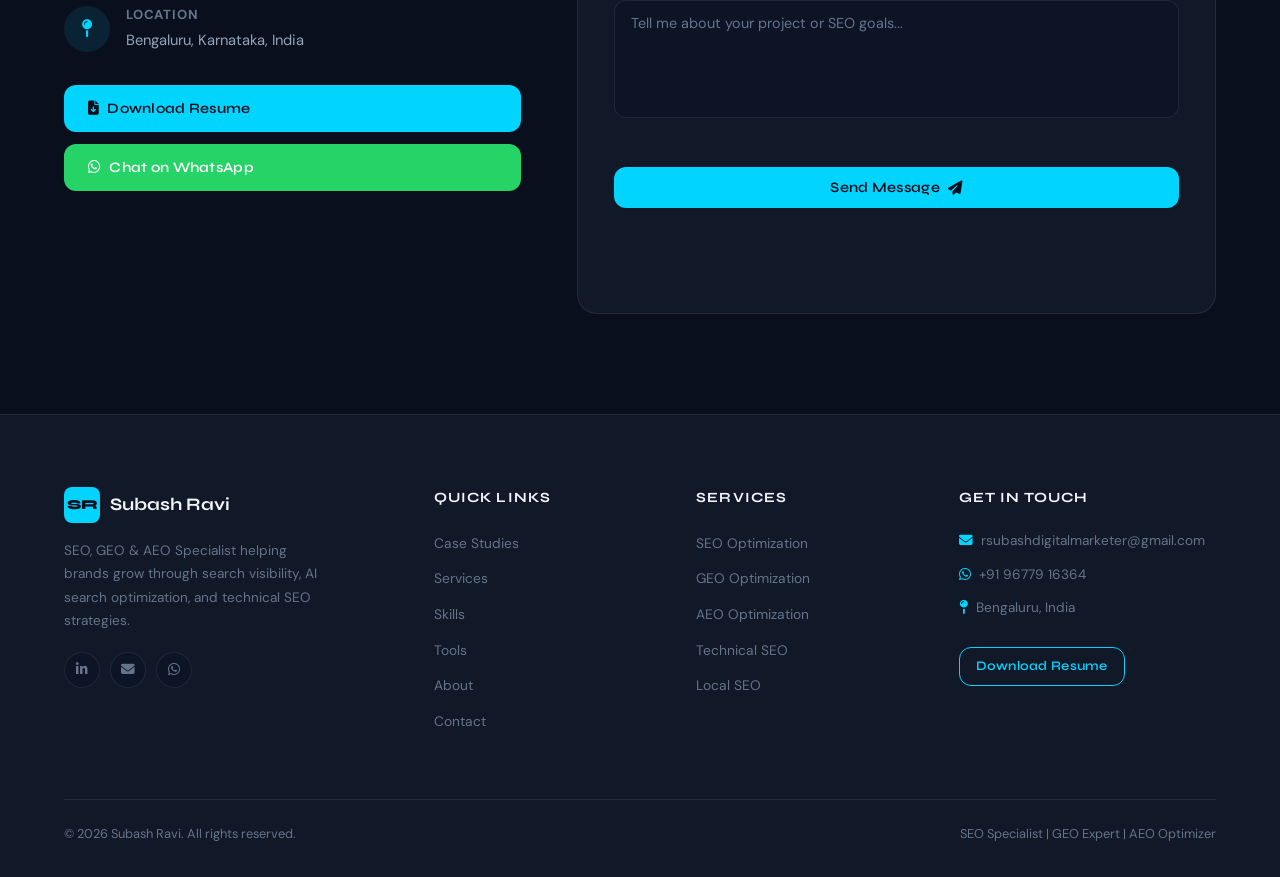
==== commit 03eb82d2: "Update index.html" ====
--- a/index.html
+++ b/index.html
@@ -11,6 +11,7 @@
   <meta property="og:type" content="website" />
   <meta property="og:url" content="https://subashravi.dev" />
   <meta property="og:image" content="name.jpg" />
+  <meta name="theme-color" content="#0A0F1E" />
   <title>Subash Ravi | SEO · GEO · AEO Specialist</title>
   <link rel="icon" type="image/svg+xml" href="data:image/svg+xml,<svg xmlns='http://www.w3.org/2000/svg' viewBox='0 0 100 100'><rect width='100' height='100' rx='20' fill='%230A0F1E'/><text y='.9em' font-size='80' x='10' fill='%2300D4FF'>S</text></svg>" />
   <link rel="preconnect" href="https://fonts.googleapis.com" />
@@ -587,6 +588,7 @@
   display: grid;
   grid-template-columns: repeat(auto-fill, minmax(500px, 1fr));
   gap: 28px;
+  align-items: start;
 }
 
 .project-card {
@@ -1435,9 +1437,9 @@
         <a href="#projects" class="btn btn-ghost">View Case Studies <i class="fa-solid fa-arrow-right"></i></a>
       </div>
       <div class="hero-socials">
-        <a href="https://www.linkedin.com/in/subashravi/" target="_blank" class="social-link" aria-label="LinkedIn"><i class="fa-brands fa-linkedin-in"></i></a>
+        <a href="https://www.linkedin.com/in/subashravi/" target="_blank" rel="noopener noreferrer" class="social-link" aria-label="LinkedIn"><i class="fa-brands fa-linkedin-in"></i></a>
         <a href="mailto:rsubashdigitalmarketer@gmail.com" class="social-link" aria-label="Email"><i class="fa-solid fa-envelope"></i></a>
-        <a href="https://wa.me/919677916364?text=" target="_blank" class="social-link" aria-label="WhatsApp"><i class="fa-brands fa-whatsapp"></i></a>
+        <a href="https://wa.me/919677916364?text=" target="_blank" rel="noopener noreferrer" class="social-link" aria-label="WhatsApp"><i class="fa-brands fa-whatsapp"></i></a>
       </div>
     </div>
     <div class="hero-visual">
@@ -1498,207 +1500,198 @@
     </div>
     <div class="projects-grid">
 
-     <!-- ============================================================
-  CASE STUDY 2: International Courier & Logistics
-  Copy-paste this card into your portfolio projects grid.
-  Replace "courier-case-study-1.html" with your actual file name.
-  ============================================================ -->
-
-<div class="project-card reveal" data-category="seo">
-
-     <!-- CASE STUDY: Shabbir Medical Hall -->
-<div class="project-card reveal" data-category="seo">
-  <div class="project-header">
-    <div class="project-industry"><i class="fa-solid fa-briefcase-medical"></i> Healthcare / Pharmacy</div>
-    <div class="project-type">SEO</div>
-  </div>
-
-  <h3 class="project-title">Shabbir Medical Hall — Local SEO &amp; Google Business Growth</h3>
-
-  <p class="project-objective">
-    <strong>Objective:</strong> Increase local visibility and walk-in/online orders for a neighborhood pharmacy competing against larger chain stores and aggregator apps.
-  </p>
-
-  <div class="project-strategy">
-    <strong>Strategy:</strong> Google Business Profile optimization, local citation building &amp; NAP consistency, on-page SEO for medicine/category pages, LocalBusiness &amp; Pharmacy schema markup, review generation strategy, and GEO optimization for AI-powered local search visibility.
-  </div>
-
-  <div class="project-tools">
-    <span>Google Business Profile</span><span>Google Search Console</span><span>SEMrush</span><span>Ahrefs</span><span>Screaming Frog</span>
-  </div>
-
-  <div class="project-results">
-    <div class="result-item">
-      <span class="result-val">+142%</span>
-      <span class="result-lbl">Local Pack Impressions</span>
-    </div>
-    <div class="result-item">
-      <span class="result-val">4.2★ → 4.8★</span>
-      <span class="result-lbl">Google Review Rating</span>
-    </div>
-    <div class="result-item">
-      <span class="result-val">+96%</span>
-      <span class="result-lbl">"Near Me" Clicks ↑</span>
-    </div>
-  </div>
-
-  <div class="project-cta">
-    <a href="shabbir-medical-hall-case-study.html" class="btn btn-primary btn-sm">View Full Case Study</a>
-    <a href="Shabbir_Medical_Hall_SEO_Portfolio_2026.pdf" class="btn btn-ghost btn-sm"><i class="fa-solid fa-file-arrow-down"></i> Download Report</a>
-  </div>
-</div>
-  
-  <div class="project-header">
-    <div class="project-industry">
-      <i class="fa-solid fa-truck-fast"></i> Logistics / Courier
-    </div>
-    <div class="project-type">SEO · GEO · AEO</div>
-  </div>
-
-  <h3 class="project-title">
-    Grew Organic Traffic 100% in 3 Months for International Courier
-  </h3>
-
-  <p class="project-objective">
-    <strong>Objective:</strong> Increase organic search visibility, rank high-intent courier
-    keywords in Bangalore &amp; India, and drive qualified B2B shipping enquiries for a
-    global courier &amp; logistics brand competing against DHL, FedEx, and DA 80–90+ rivals.
-  </p>
-
-  <div class="project-strategy">
-    <strong>Strategy:</strong> Full-stack SEO/GEO/AEO — technical overhaul (Core Web Vitals,
-    sitemap, indexing fixes), on-page optimisation, E-E-A-T content clusters, schema markup,
-    AI Overview &amp; featured-snippet targeting, backlink &amp; authority building.
-  </div>
-
-  <div class="project-tools">
-    <span>Screaming Frog</span>
-    <span>GSC</span>
-    <span>Ahrefs</span>
-    <span>SEMrush</span>
-    <span>GA4</span>
-    <span>Claude AI</span>
-    <span>Schema.org</span>
-  </div>
-
-  <div class="project-results">
-    <div class="result-item">
-      <span class="result-val">100%</span>
-      <span class="result-lbl">Organic Traffic ↑</span>
-    </div>
-    <div class="result-item">
-      <span class="result-val">59</span>
-      <span class="result-lbl">Top-10 Keywords</span>
-    </div>
-    <div class="result-item">
-      <span class="result-val">3 mo</span>
-      <span class="result-lbl">Time to Achieve</span>
-    </div>
-  </div>
-
-  <div class="project-cta">
-    <a href="express-air-logistics-case-study.html" class="btn btn-primary btn-sm">
-      View Full Case Study
-    </a>
-    <a href="Express_Air_Logistics_SEO_Portfolio_report_2026.pdf" class="btn btn-ghost btn-sm">
-      <i class="fa-solid fa-file-arrow-down"></i> Download Report
-    </a>
-  </div>
-
-</div>
-
-  <div class="project-card" style="border-color:rgba(0,229,255,0.3);max-width:780px;margin:0 auto;">
-    <div class="project-header">
-      <div class="project-industry">🖥️ Digital Marketing Agency</div>
-      <div class="project-type">Full-Stack SEO · GEO · AEO</div>
-    </div>
-    <h3 class="project-title">Grew Organic Traffic 200% in 8 Months — Mindgee Technologies</h3>
-    <p class="project-objective"><strong>Objective:</strong> Outrank DA 40–60+ competitors in Bangalore, drive organic lead generation, and establish AI search visibility across ChatGPT, Perplexity &amp; Gemini.</p>
-    <div class="project-strategy">
-      <strong>Strategy:</strong> Core Web Vitals fix · SEO blog clusters · Internal linking silo · Service page content (TOFU/MOFU/BOFU) · Backlink outreach · Crawl &amp; indexing optimization · GEO/AEO entity signals.
-    </div>
-    <div class="project-tools">
-      <span>GSC</span><span>Ahrefs</span><span>SEMrush</span><span>Screaming Frog</span><span>GA4</span><span>Schema.org</span>
-    </div>
-    <div class="project-results">
-      <div class="result-item">
-        <span class="result-val">200%</span>
-        <span class="result-lbl">Organic Traffic ↑</span>
-      </div>
-      <div class="result-item">
-        <span class="result-val">100+</span>
-        <span class="result-lbl">Top 10 Keywords</span>
-      </div>
-      <div class="result-item">
-        <span class="result-val">Top 3</span>
-        <span class="result-lbl">AI Rankings (GEO)</span>
-      </div>
-    </div>
-    <div class="project-cta">
-      <a href="mindgee-case-study.html" class="btn btn-primary btn-sm">View Full Case Study</a>
-       <a href="mg-final-report.pdf" class="btn btn-ghost btn-sm">
-      <i class="fa-solid fa-file-arrow-down"></i> Download Report
-    </a>  
-    </div>
-  </div>
-
-      <!-- CASE STUDY 3: green-space -->
-     <div class="project-card reveal" data-category="seo">
- 
-  <div class="project-header">
-    <div class="project-industry">
-      <i class="fa-solid fa-warehouse"></i> Warehouse Automation
-    </div>
-    <div class="project-type">SEO</div>
-  </div>
- 
-  <h3 class="project-title">GreenSpace Industrial — Technical &amp; Content SEO</h3>
- 
-  <p class="project-objective">
-    <strong>Objective:</strong> Scale organic growth for a B2B warehouse automation company
-    targeting enterprise buyers across Canada &amp; the USA on a Next.js platform.
-  </p>
- 
-  <div class="project-strategy">
-    <strong>Strategy:</strong> Technical SEO audit &amp; Next.js fixes, Core Web Vitals
-    optimization, 3-month content roadmap, high-authority link building, schema markup
-    (Organization, Website, Product, Breadcrumb), and Generative Engine Optimization (GEO)
-    for AI search visibility.
-  </div>
- 
-  <div class="project-tools">
-    <span>Google Search Console</span>
-    <span>Ahrefs</span>
-    <span>SEMrush</span>
-    <span>Screaming Frog</span>
-    <span>PageSpeed Insights</span>
-    <span>Surfer SEO</span>
-  </div>
- 
-  <div class="project-results">
-    <div class="result-item">
-      <span class="result-val">978%</span>
-      <span class="result-lbl">CTR Growth ↑</span>
-    </div>
-    <div class="result-item">
-      <span class="result-val">+71%</span>
-      <span class="result-lbl">PageSpeed Score</span>
-    </div>
-    <div class="result-item">
-      <span class="result-val">+85%</span>
-      <span class="result-lbl">AI / GEO Visibility</span>
-    </div>
-  </div>
- 
-  <div class="project-cta">
-    <a href="greenspace-seo-rp.html" class="btn btn-primary btn-sm">View Full Case Study</a>
-    <a href="GreenSpace-final-rp.pdf" class="btn btn-ghost btn-sm">
-      <i class="fa-solid fa-file-arrow-down"></i> Download Report
-    </a>
-  </div>
- 
-</div>
-
+      <!-- CASE STUDY: Shabbir Medical Hall -->
+      <div class="project-card reveal" data-category="seo">
+        <div class="project-header">
+          <div class="project-industry"><i class="fa-solid fa-briefcase-medical"></i> Healthcare / Pharmacy</div>
+          <div class="project-type">SEO</div>
+        </div>
+
+        <h3 class="project-title">Shabbir Medical Hall — Local SEO &amp; Google Business Growth</h3>
+
+        <p class="project-objective">
+          <strong>Objective:</strong> Increase local visibility and walk-in/online orders for a neighborhood pharmacy competing against larger chain stores and aggregator apps.
+        </p>
+
+        <div class="project-strategy">
+          <strong>Strategy:</strong> Google Business Profile optimization, local citation building &amp; NAP consistency, on-page SEO for medicine/category pages, LocalBusiness &amp; Pharmacy schema markup, review generation strategy, and GEO optimization for AI-powered local search visibility.
+        </div>
+
+        <div class="project-tools">
+          <span>Google Business Profile</span><span>Google Search Console</span><span>SEMrush</span><span>Ahrefs</span><span>Screaming Frog</span>
+        </div>
+
+        <div class="project-results">
+          <div class="result-item">
+            <span class="result-val">+142%</span>
+            <span class="result-lbl">Local Pack Impressions</span>
+          </div>
+          <div class="result-item">
+            <span class="result-val">4.2★ → 4.8★</span>
+            <span class="result-lbl">Google Review Rating</span>
+          </div>
+          <div class="result-item">
+            <span class="result-val">+96%</span>
+            <span class="result-lbl">"Near Me" Clicks ↑</span>
+          </div>
+        </div>
+
+        <div class="project-cta">
+          <a href="shabbir-medical-hall-case-study.html" class="btn btn-primary btn-sm">View Full Case Study</a>
+          <a href="Shabbir_Medical_Hall_SEO_Portfolio_2026.pdf" class="btn btn-ghost btn-sm"><i class="fa-solid fa-file-arrow-down"></i> Download Report</a>
+        </div>
+      </div>
+
+      <!-- CASE STUDY: International Courier & Logistics -->
+      <div class="project-card reveal" data-category="seo">
+        <div class="project-header">
+          <div class="project-industry">
+            <i class="fa-solid fa-truck-fast"></i> Logistics / Courier
+          </div>
+          <div class="project-type">SEO · GEO · AEO</div>
+        </div>
+
+        <h3 class="project-title">
+          Grew Organic Traffic 100% in 3 Months for International Courier
+        </h3>
+
+        <p class="project-objective">
+          <strong>Objective:</strong> Increase organic search visibility, rank high-intent courier
+          keywords in Bangalore &amp; India, and drive qualified B2B shipping enquiries for a
+          global courier &amp; logistics brand competing against DHL, FedEx, and DA 80–90+ rivals.
+        </p>
+
+        <div class="project-strategy">
+          <strong>Strategy:</strong> Full-stack SEO/GEO/AEO — technical overhaul (Core Web Vitals,
+          sitemap, indexing fixes), on-page optimisation, E-E-A-T content clusters, schema markup,
+          AI Overview &amp; featured-snippet targeting, backlink &amp; authority building.
+        </div>
+
+        <div class="project-tools">
+          <span>Screaming Frog</span>
+          <span>GSC</span>
+          <span>Ahrefs</span>
+          <span>SEMrush</span>
+          <span>GA4</span>
+          <span>Claude AI</span>
+          <span>Schema.org</span>
+        </div>
+
+        <div class="project-results">
+          <div class="result-item">
+            <span class="result-val">100%</span>
+            <span class="result-lbl">Organic Traffic ↑</span>
+          </div>
+          <div class="result-item">
+            <span class="result-val">59</span>
+            <span class="result-lbl">Top-10 Keywords</span>
+          </div>
+          <div class="result-item">
+            <span class="result-val">3 mo</span>
+            <span class="result-lbl">Time to Achieve</span>
+          </div>
+        </div>
+
+        <div class="project-cta">
+          <a href="express-air-logistics-case-study.html" class="btn btn-primary btn-sm">
+            View Full Case Study
+          </a>
+          <a href="Express_Air_Logistics_SEO_Portfolio_report_2026.pdf" class="btn btn-ghost btn-sm">
+            <i class="fa-solid fa-file-arrow-down"></i> Download Report
+          </a>
+        </div>
+      </div>
+
+      <!-- CASE STUDY: Mindgee Technologies -->
+      <div class="project-card reveal" data-category="seo" style="border-color:rgba(0,229,255,0.3);">
+        <div class="project-header">
+          <div class="project-industry">🖥️ Digital Marketing Agency</div>
+          <div class="project-type">Full-Stack SEO · GEO · AEO</div>
+        </div>
+        <h3 class="project-title">Grew Organic Traffic 200% in 8 Months — Mindgee Technologies</h3>
+        <p class="project-objective"><strong>Objective:</strong> Outrank DA 40–60+ competitors in Bangalore, drive organic lead generation, and establish AI search visibility across ChatGPT, Perplexity &amp; Gemini.</p>
+        <div class="project-strategy">
+          <strong>Strategy:</strong> Core Web Vitals fix · SEO blog clusters · Internal linking silo · Service page content (TOFU/MOFU/BOFU) · Backlink outreach · Crawl &amp; indexing optimization · GEO/AEO entity signals.
+        </div>
+        <div class="project-tools">
+          <span>GSC</span><span>Ahrefs</span><span>SEMrush</span><span>Screaming Frog</span><span>GA4</span><span>Schema.org</span>
+        </div>
+        <div class="project-results">
+          <div class="result-item">
+            <span class="result-val">200%</span>
+            <span class="result-lbl">Organic Traffic ↑</span>
+          </div>
+          <div class="result-item">
+            <span class="result-val">100+</span>
+            <span class="result-lbl">Top 10 Keywords</span>
+          </div>
+          <div class="result-item">
+            <span class="result-val">Top 3</span>
+            <span class="result-lbl">AI Rankings (GEO)</span>
+          </div>
+        </div>
+        <div class="project-cta">
+          <a href="mindgee-case-study.html" class="btn btn-primary btn-sm">View Full Case Study</a>
+          <a href="mg-final-report.pdf" class="btn btn-ghost btn-sm">
+            <i class="fa-solid fa-file-arrow-down"></i> Download Report
+          </a>
+        </div>
+      </div>
+
+      <!-- CASE STUDY: GreenSpace Industrial -->
+      <div class="project-card reveal" data-category="seo">
+        <div class="project-header">
+          <div class="project-industry">
+            <i class="fa-solid fa-warehouse"></i> Warehouse Automation
+          </div>
+          <div class="project-type">SEO</div>
+        </div>
+
+        <h3 class="project-title">GreenSpace Industrial — Technical &amp; Content SEO</h3>
+
+        <p class="project-objective">
+          <strong>Objective:</strong> Scale organic growth for a B2B warehouse automation company
+          targeting enterprise buyers across Canada &amp; the USA on a Next.js platform.
+        </p>
+
+        <div class="project-strategy">
+          <strong>Strategy:</strong> Technical SEO audit &amp; Next.js fixes, Core Web Vitals
+          optimization, 3-month content roadmap, high-authority link building, schema markup
+          (Organization, Website, Product, Breadcrumb), and Generative Engine Optimization (GEO)
+          for AI search visibility.
+        </div>
+
+        <div class="project-tools">
+          <span>Google Search Console</span>
+          <span>Ahrefs</span>
+          <span>SEMrush</span>
+          <span>Screaming Frog</span>
+          <span>PageSpeed Insights</span>
+          <span>Surfer SEO</span>
+        </div>
+
+        <div class="project-results">
+          <div class="result-item">
+            <span class="result-val">978%</span>
+            <span class="result-lbl">CTR Growth ↑</span>
+          </div>
+          <div class="result-item">
+            <span class="result-val">+71%</span>
+            <span class="result-lbl">PageSpeed Score</span>
+          </div>
+          <div class="result-item">
+            <span class="result-val">+85%</span>
+            <span class="result-lbl">AI / GEO Visibility</span>
+          </div>
+        </div>
+
+        <div class="project-cta">
+          <a href="greenspace-seo-rp.html" class="btn btn-primary btn-sm">View Full Case Study</a>
+          <a href="GreenSpace-final-rp.pdf" class="btn btn-ghost btn-sm">
+            <i class="fa-solid fa-file-arrow-down"></i> Download Report
+          </a>
+        </div>
+      </div>
 
     </div>
   </div>
@@ -1861,7 +1854,7 @@
     <div class="about-grid">
       <div class="about-image-col">
         <div class="about-image-wrap">
-          <img src="name.jpg" alt="Subash Ravi" class="about-image" />
+          <img src="name.jpg" alt="Subash Ravi" class="about-image" loading="lazy" />
           <div class="about-image-accent"></div>
         </div>
       </div>
@@ -1934,14 +1927,14 @@
           <div class="contact-icon"><i class="fa-brands fa-whatsapp"></i></div>
           <div>
             <strong>WhatsApp</strong>
-            <a href="https://wa.me/919677916364?text=" target="_blank">+91 96779 16364</a>
+            <a href="https://wa.me/919677916364?text=" target="_blank" rel="noopener noreferrer">+91 96779 16364</a>
           </div>
         </div>
         <div class="contact-item">
           <div class="contact-icon"><i class="fa-brands fa-linkedin-in"></i></div>
           <div>
             <strong>LinkedIn</strong>
-            <a href="https://linkedin.com/in/subashravi" target="_blank">linkedin.com/in/subashravi</a>
+            <a href="https://www.linkedin.com/in/subashravi/" target="_blank" rel="noopener noreferrer">linkedin.com/in/subashravi</a>
           </div>
         </div>
         <div class="contact-item">
@@ -1953,7 +1946,7 @@
         </div>
         <div class="contact-resume">
           <a href="subash-resume.pdf" class="btn btn-primary" download><i class="fa-solid fa-file-arrow-down"></i> Download Resume</a>
-          <a href="https://wa.me/919677916364?text=" target="_blank" class="btn btn-whatsapp"><i class="fa-brands fa-whatsapp"></i> Chat on WhatsApp</a>
+          <a href="https://wa.me/919677916364?text=" target="_blank" rel="noopener noreferrer" class="btn btn-whatsapp"><i class="fa-brands fa-whatsapp"></i> Chat on WhatsApp</a>
         </div>
       </div>
       <form class="contact-form" id="contactForm">
@@ -1992,9 +1985,9 @@
         </a>
         <p>SEO, GEO &amp; AEO Specialist helping brands grow through search visibility, AI search optimization, and technical SEO strategies.</p>
         <div class="footer-socials">
-          <a href="https://linkedin.com/in/subashravi" target="_blank" aria-label="LinkedIn"><i class="fa-brands fa-linkedin-in"></i></a>
+          <a href="https://www.linkedin.com/in/subashravi/" target="_blank" rel="noopener noreferrer" aria-label="LinkedIn"><i class="fa-brands fa-linkedin-in"></i></a>
           <a href="mailto:rsubashdigitalmarketer@gmail.com" aria-label="Email"><i class="fa-solid fa-envelope"></i></a>
-          <a href="https://wa.me/919677916364?text=" target="_blank" aria-label="WhatsApp"><i class="fa-brands fa-whatsapp"></i></a>
+          <a href="https://wa.me/919677916364?text=" target="_blank" rel="noopener noreferrer" aria-label="WhatsApp"><i class="fa-brands fa-whatsapp"></i></a>
         </div>
       </div>
       <div class="footer-links">
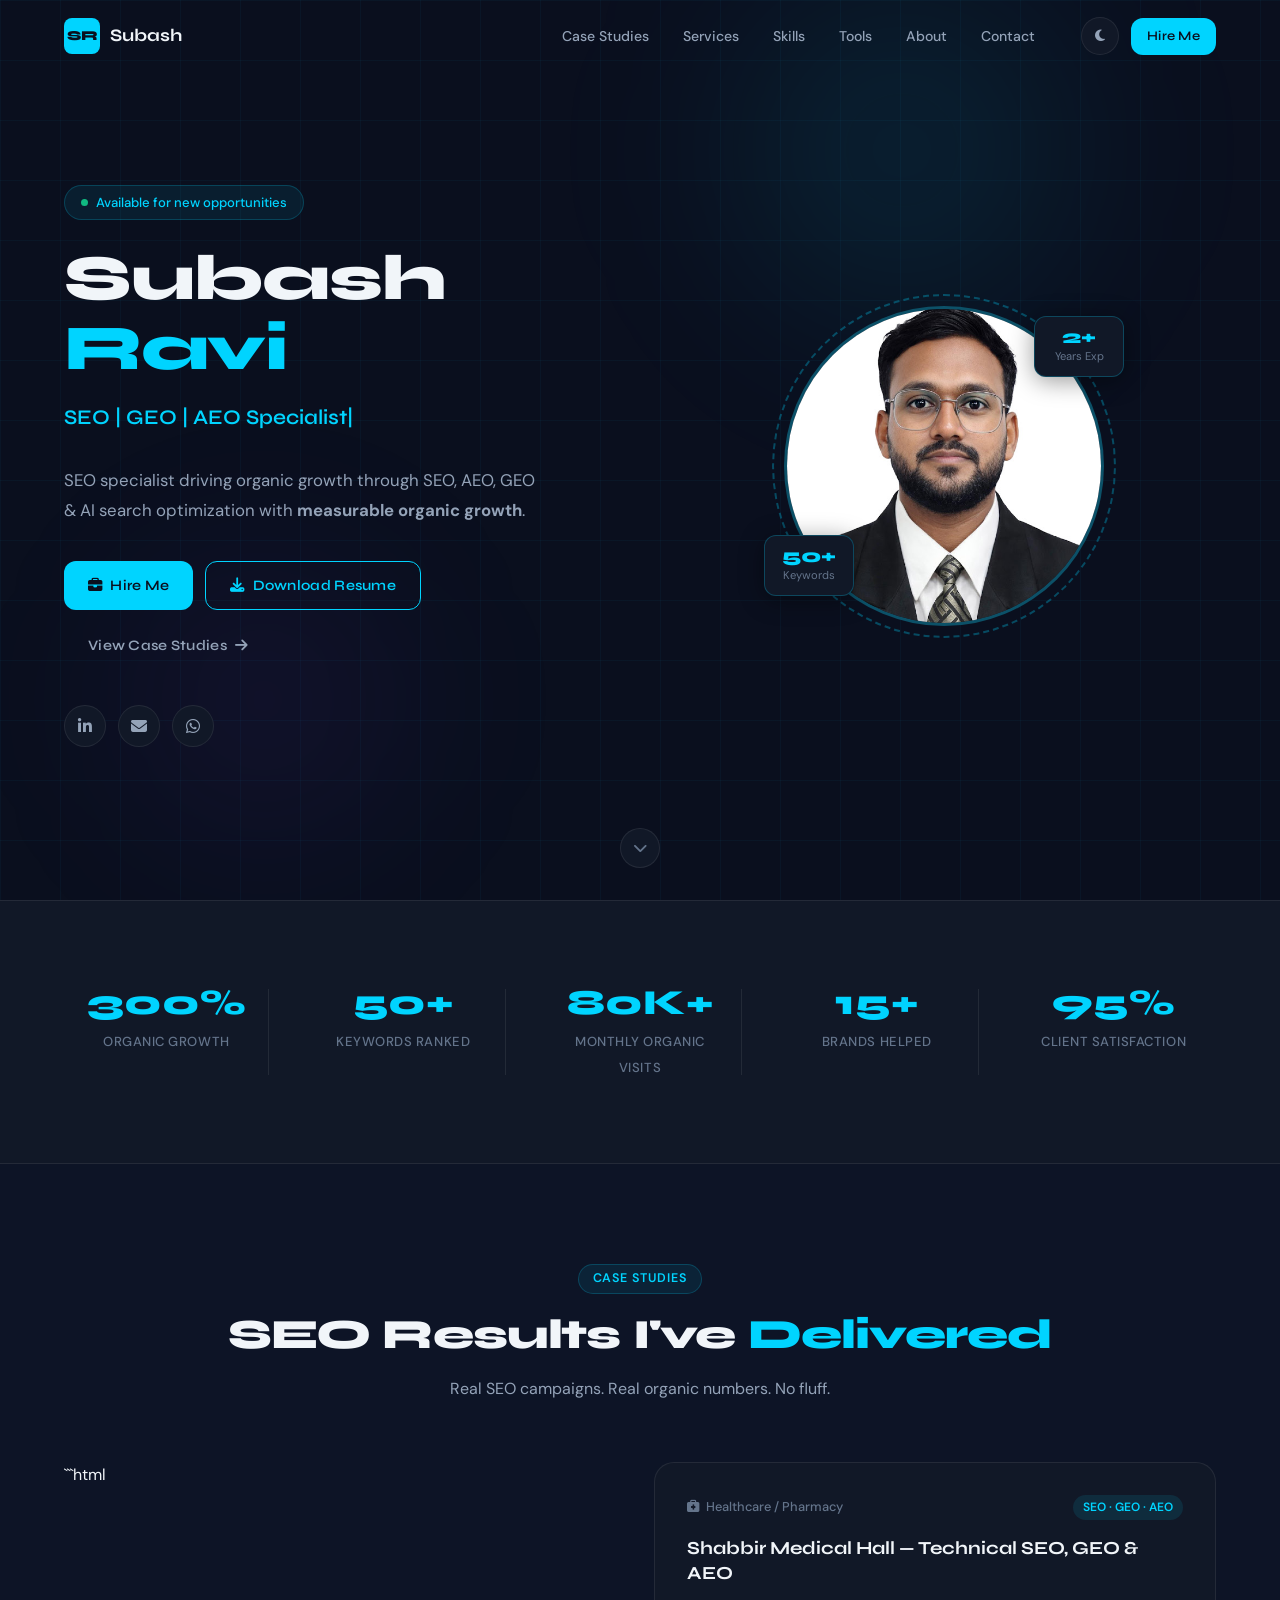
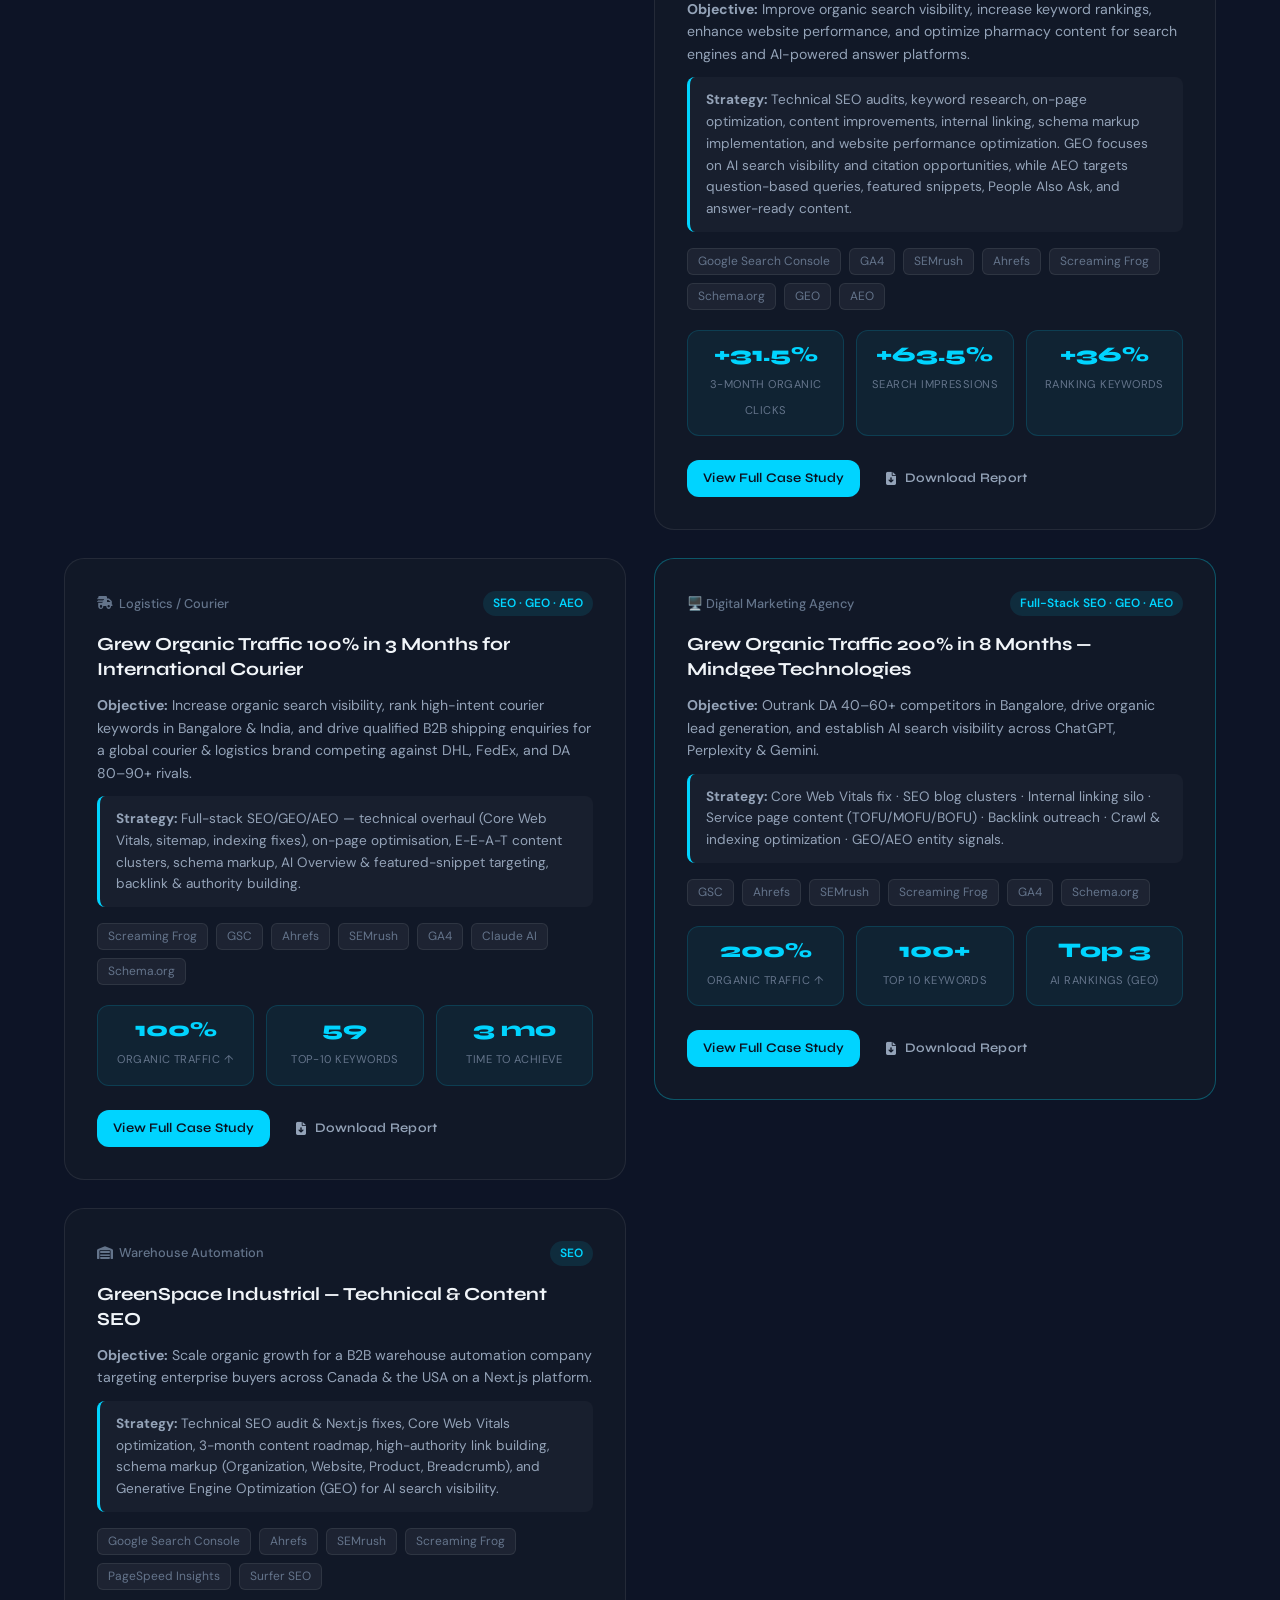
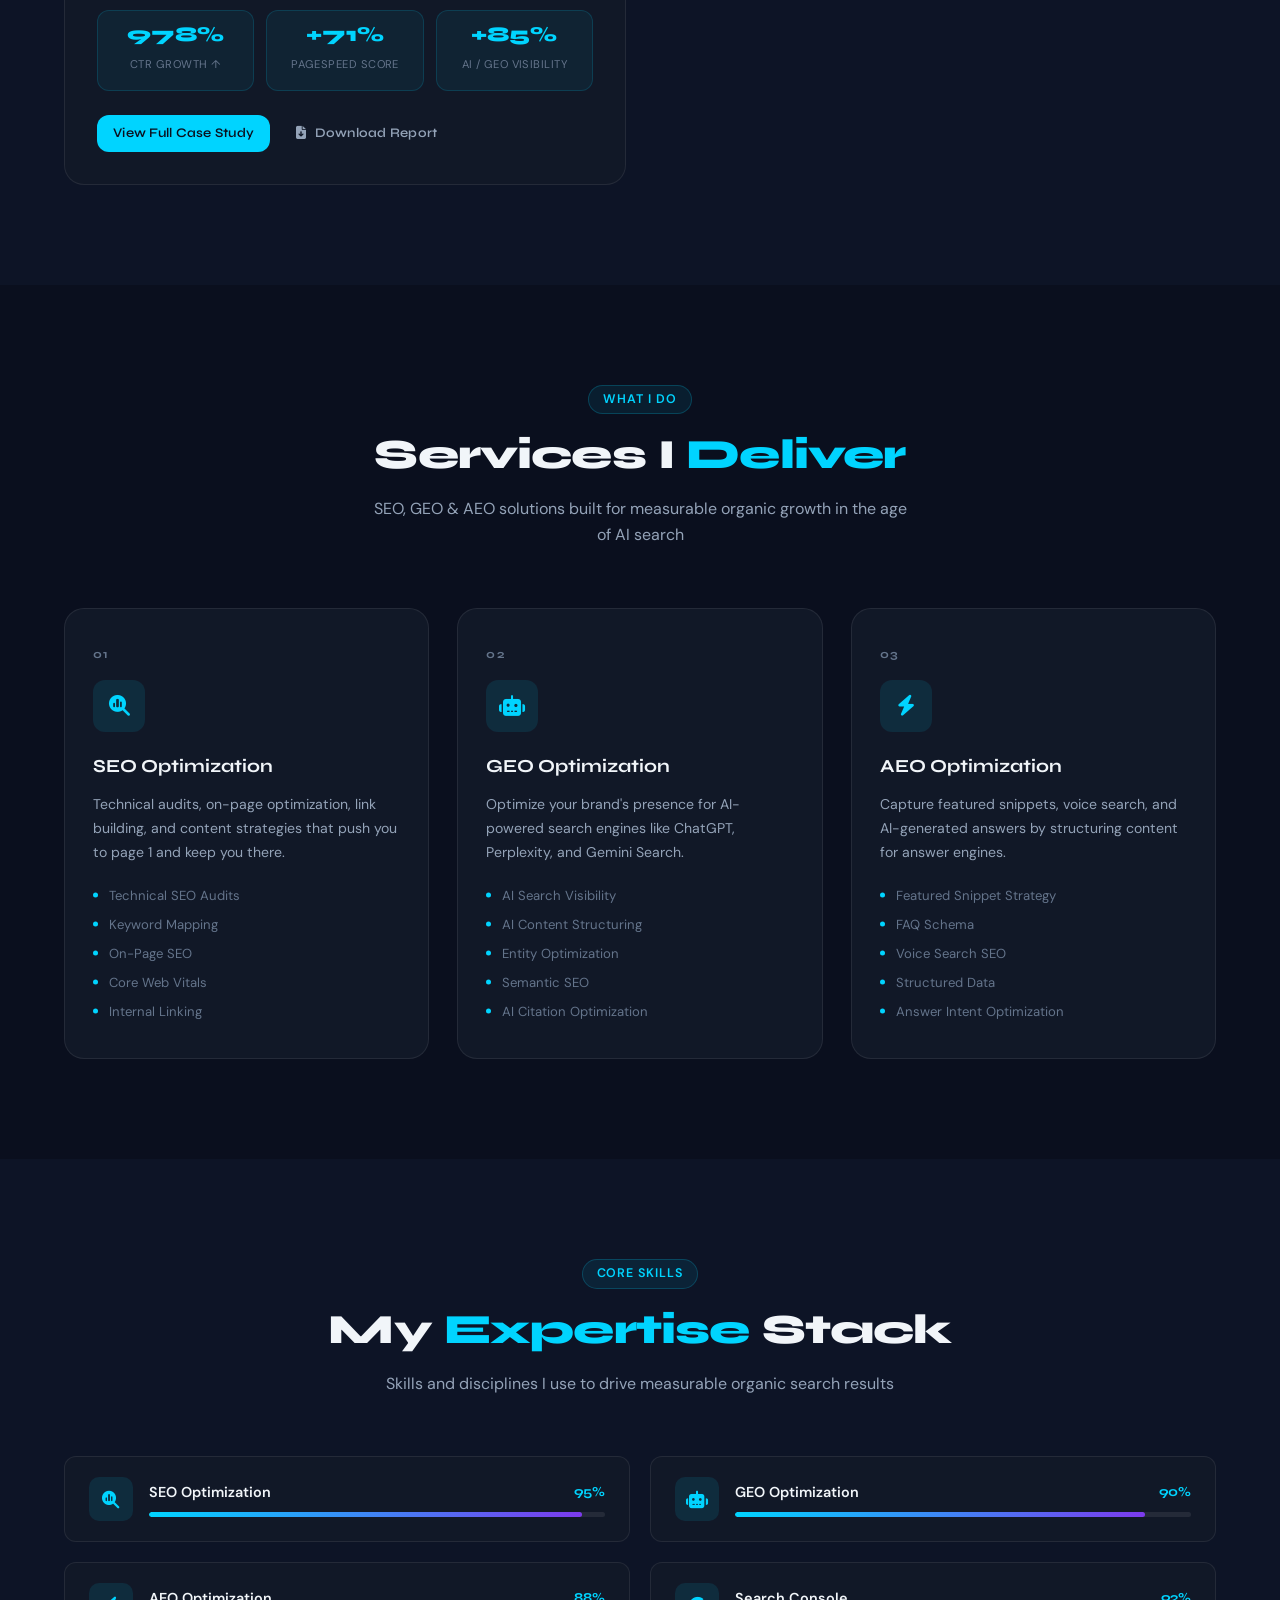
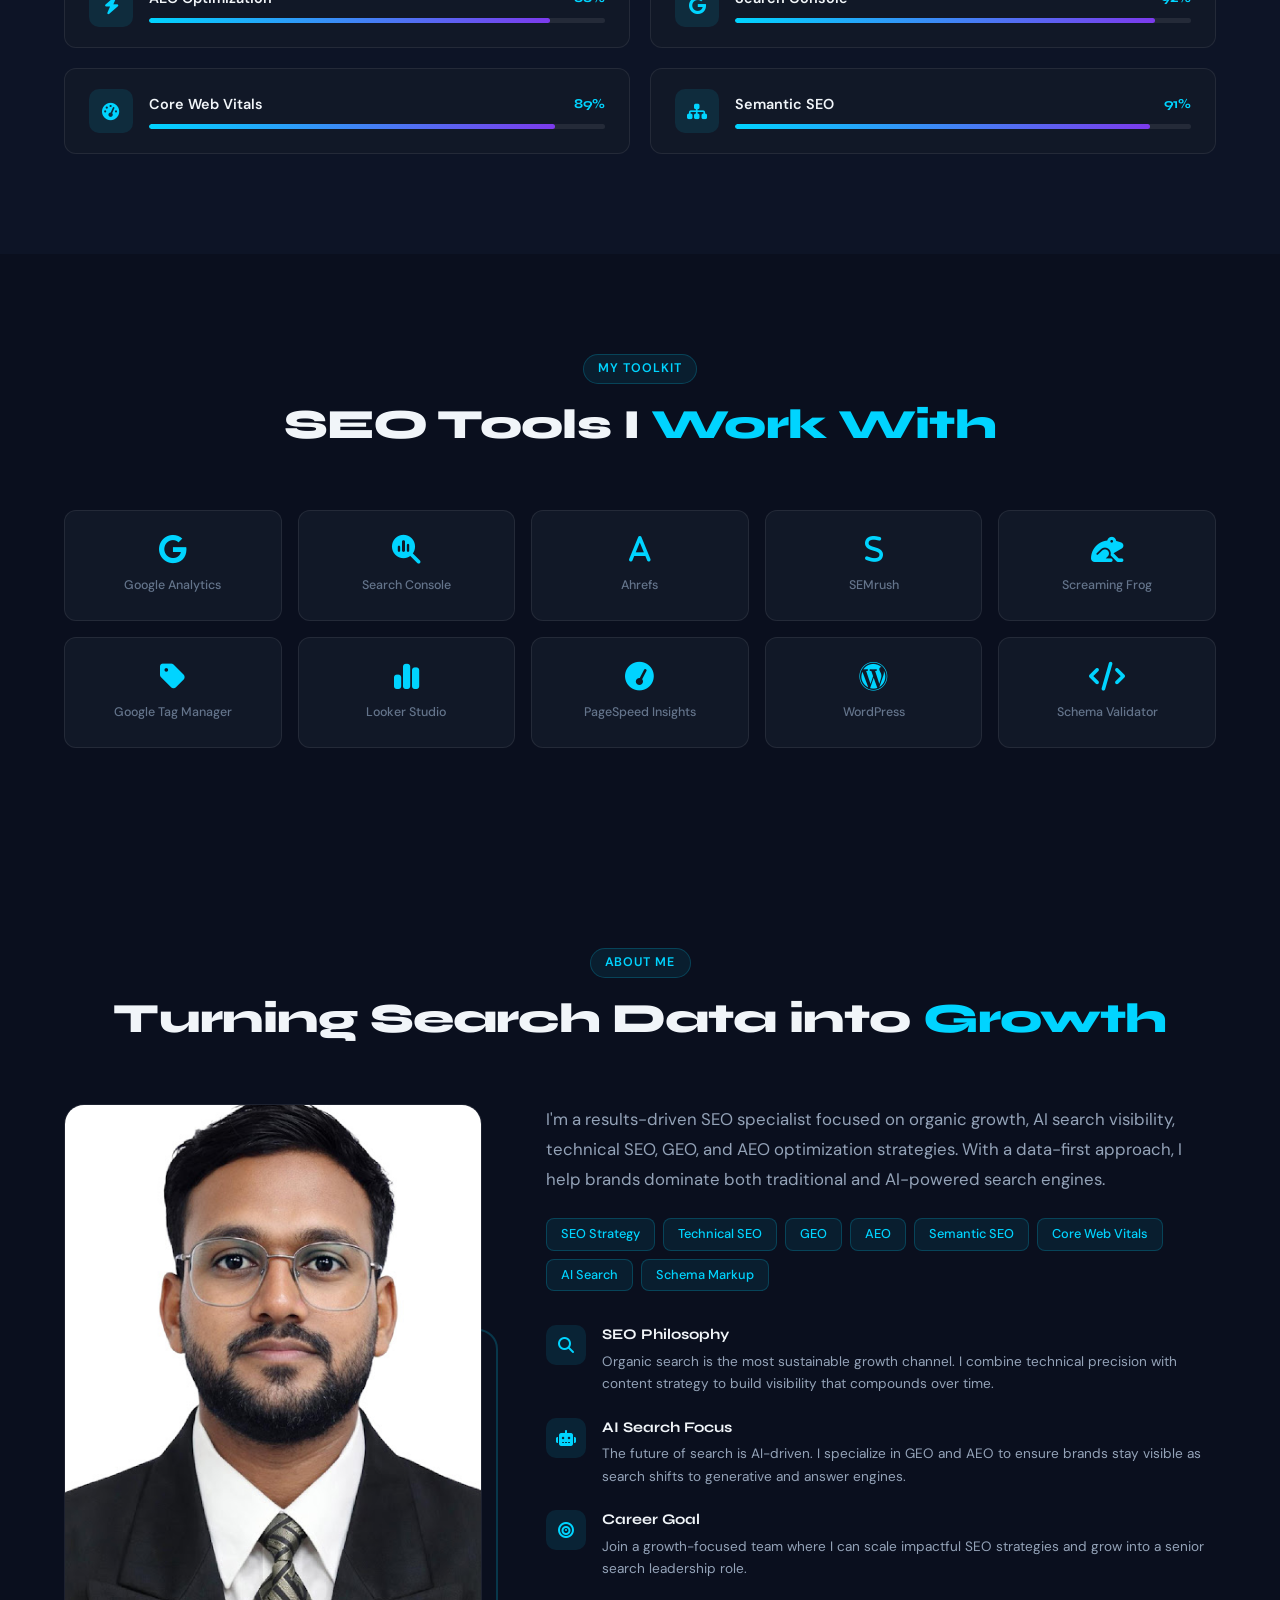
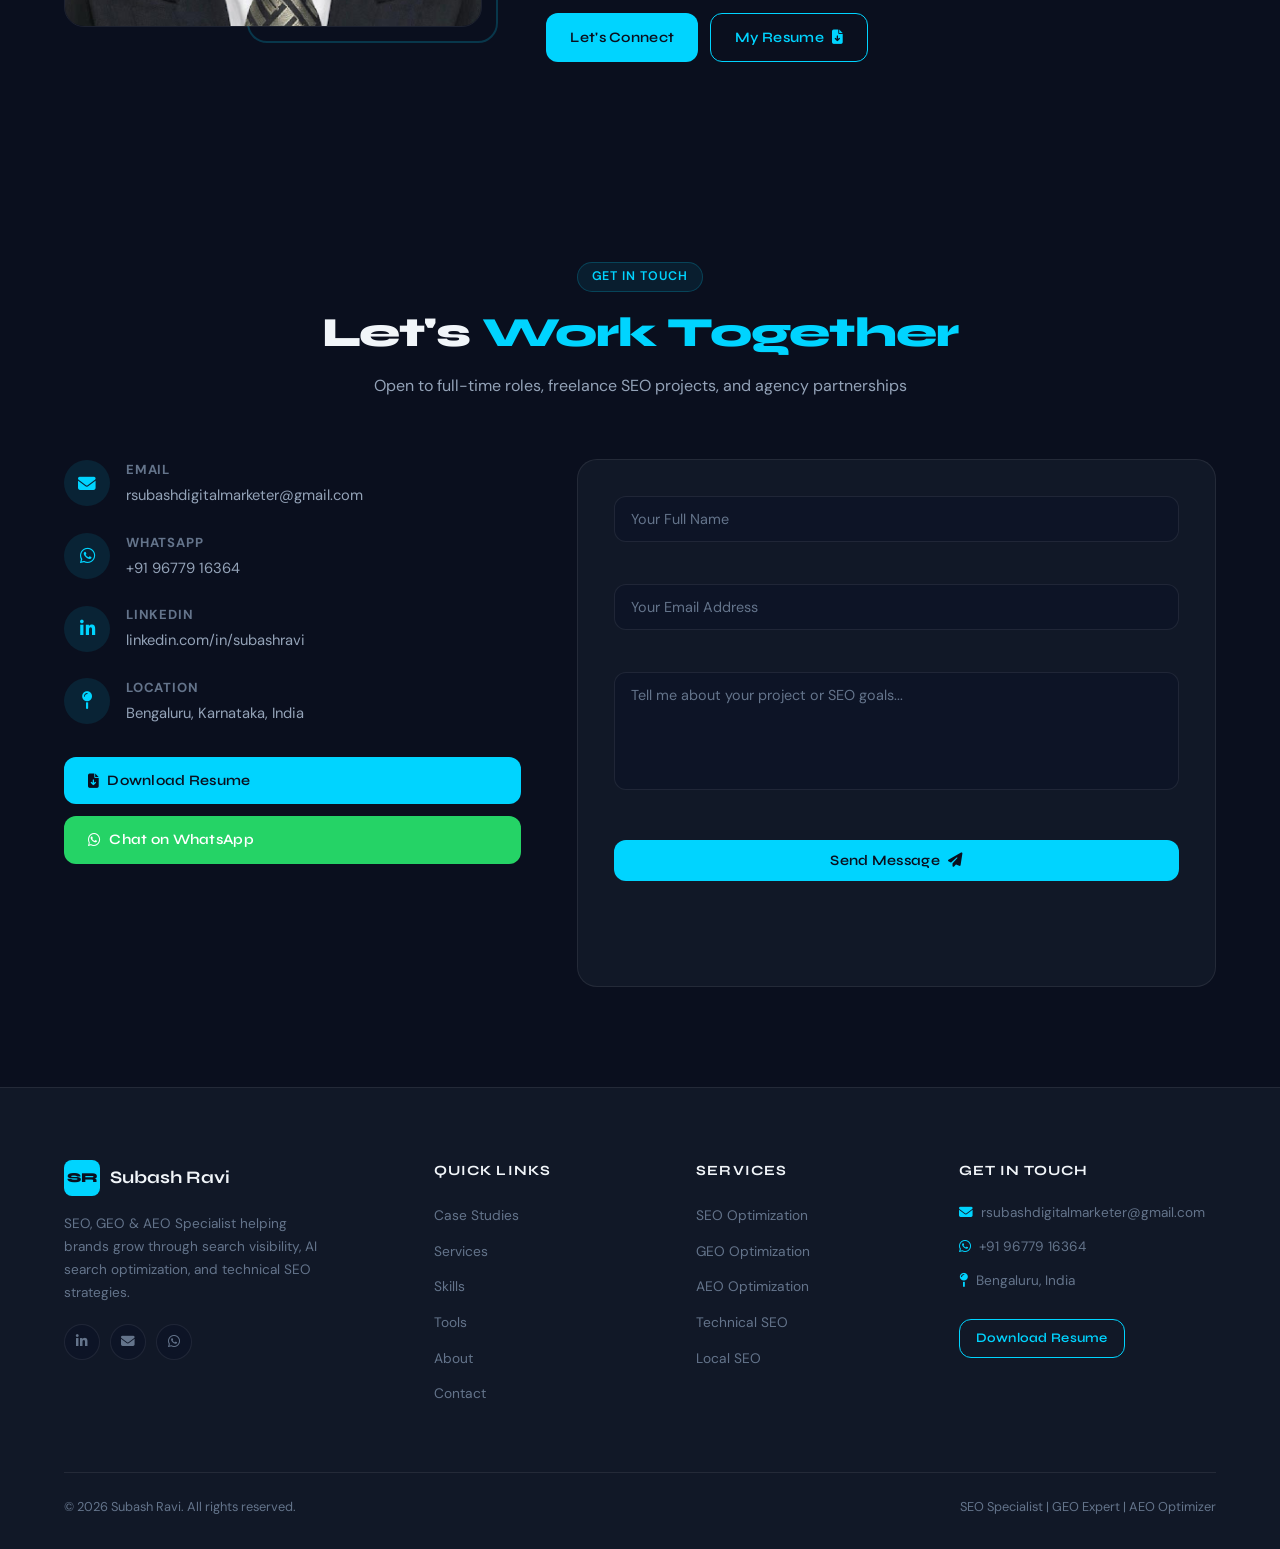
==== commit e6217a01: "Update index.html" ====
--- a/index.html
+++ b/index.html
@@ -1500,47 +1500,82 @@
     </div>
     <div class="projects-grid">
 
-      <!-- CASE STUDY: Shabbir Medical Hall -->
-      <div class="project-card reveal" data-category="seo">
-        <div class="project-header">
-          <div class="project-industry"><i class="fa-solid fa-briefcase-medical"></i> Healthcare / Pharmacy</div>
-          <div class="project-type">SEO</div>
-        </div>
-
-        <h3 class="project-title">Shabbir Medical Hall — Local SEO &amp; Google Business Growth</h3>
-
-        <p class="project-objective">
-          <strong>Objective:</strong> Increase local visibility and walk-in/online orders for a neighborhood pharmacy competing against larger chain stores and aggregator apps.
-        </p>
-
-        <div class="project-strategy">
-          <strong>Strategy:</strong> Google Business Profile optimization, local citation building &amp; NAP consistency, on-page SEO for medicine/category pages, LocalBusiness &amp; Pharmacy schema markup, review generation strategy, and GEO optimization for AI-powered local search visibility.
-        </div>
-
-        <div class="project-tools">
-          <span>Google Business Profile</span><span>Google Search Console</span><span>SEMrush</span><span>Ahrefs</span><span>Screaming Frog</span>
-        </div>
-
-        <div class="project-results">
-          <div class="result-item">
-            <span class="result-val">+142%</span>
-            <span class="result-lbl">Local Pack Impressions</span>
-          </div>
-          <div class="result-item">
-            <span class="result-val">4.2★ → 4.8★</span>
-            <span class="result-lbl">Google Review Rating</span>
-          </div>
-          <div class="result-item">
-            <span class="result-val">+96%</span>
-            <span class="result-lbl">"Near Me" Clicks ↑</span>
-          </div>
-        </div>
-
-        <div class="project-cta">
-          <a href="shabbir-medical-hall-case-study.html" class="btn btn-primary btn-sm">View Full Case Study</a>
-          <a href="Shabbir_Medical_Hall_SEO_Portfolio_2026.pdf" class="btn btn-ghost btn-sm"><i class="fa-solid fa-file-arrow-down"></i> Download Report</a>
-        </div>
-      </div>
+      ```html
+<!-- CASE STUDY: Shabbir Medical Hall — SEO / GEO / AEO -->
+<div class="project-card reveal" data-category="seo">
+
+  <div class="project-header">
+    <div class="project-industry">
+      <i class="fa-solid fa-briefcase-medical"></i>
+      Healthcare / Pharmacy
+    </div>
+    <div class="project-type">SEO · GEO · AEO</div>
+  </div>
+
+  <h3 class="project-title">
+    Shabbir Medical Hall — Technical SEO, GEO &amp; AEO
+  </h3>
+
+  <p class="project-objective">
+    <strong>Objective:</strong> Improve organic search visibility,
+    increase keyword rankings, enhance website performance, and
+    optimize pharmacy content for search engines and AI-powered
+    answer platforms.
+  </p>
+
+  <div class="project-strategy">
+    <strong>Strategy:</strong> Technical SEO audits, keyword research,
+    on-page optimization, content improvements, internal linking,
+    schema markup implementation, and website performance optimization.
+    GEO focuses on AI search visibility and citation opportunities,
+    while AEO targets question-based queries, featured snippets,
+    People Also Ask, and answer-ready content.
+  </div>
+
+  <div class="project-tools">
+    <span>Google Search Console</span>
+    <span>GA4</span>
+    <span>SEMrush</span>
+    <span>Ahrefs</span>
+    <span>Screaming Frog</span>
+    <span>Schema.org</span>
+    <span>GEO</span>
+    <span>AEO</span>
+  </div>
+
+  <div class="project-results">
+
+    <div class="result-item">
+      <span class="result-val">+31.5%</span>
+      <span class="result-lbl">3-Month Organic Clicks</span>
+    </div>
+
+    <div class="result-item">
+      <span class="result-val">+63.5%</span>
+      <span class="result-lbl">Search Impressions</span>
+    </div>
+
+    <div class="result-item">
+      <span class="result-val">+36%</span>
+      <span class="result-lbl">Ranking Keywords</span>
+    </div>
+
+  </div>
+
+  <div class="project-cta">
+    <a href="shabbir-medical-hall-case-study.html"
+       class="btn btn-primary btn-sm">
+      View Full Case Study
+    </a>
+
+    <a href="Shabbir_Medical_Hall_SEO_Portfolio_2026.pdf"
+       class="btn btn-ghost btn-sm">
+      <i class="fa-solid fa-file-arrow-down"></i>
+      Download Report
+    </a>
+  </div>
+
+</div>
 
       <!-- CASE STUDY: International Courier & Logistics -->
       <div class="project-card reveal" data-category="seo">
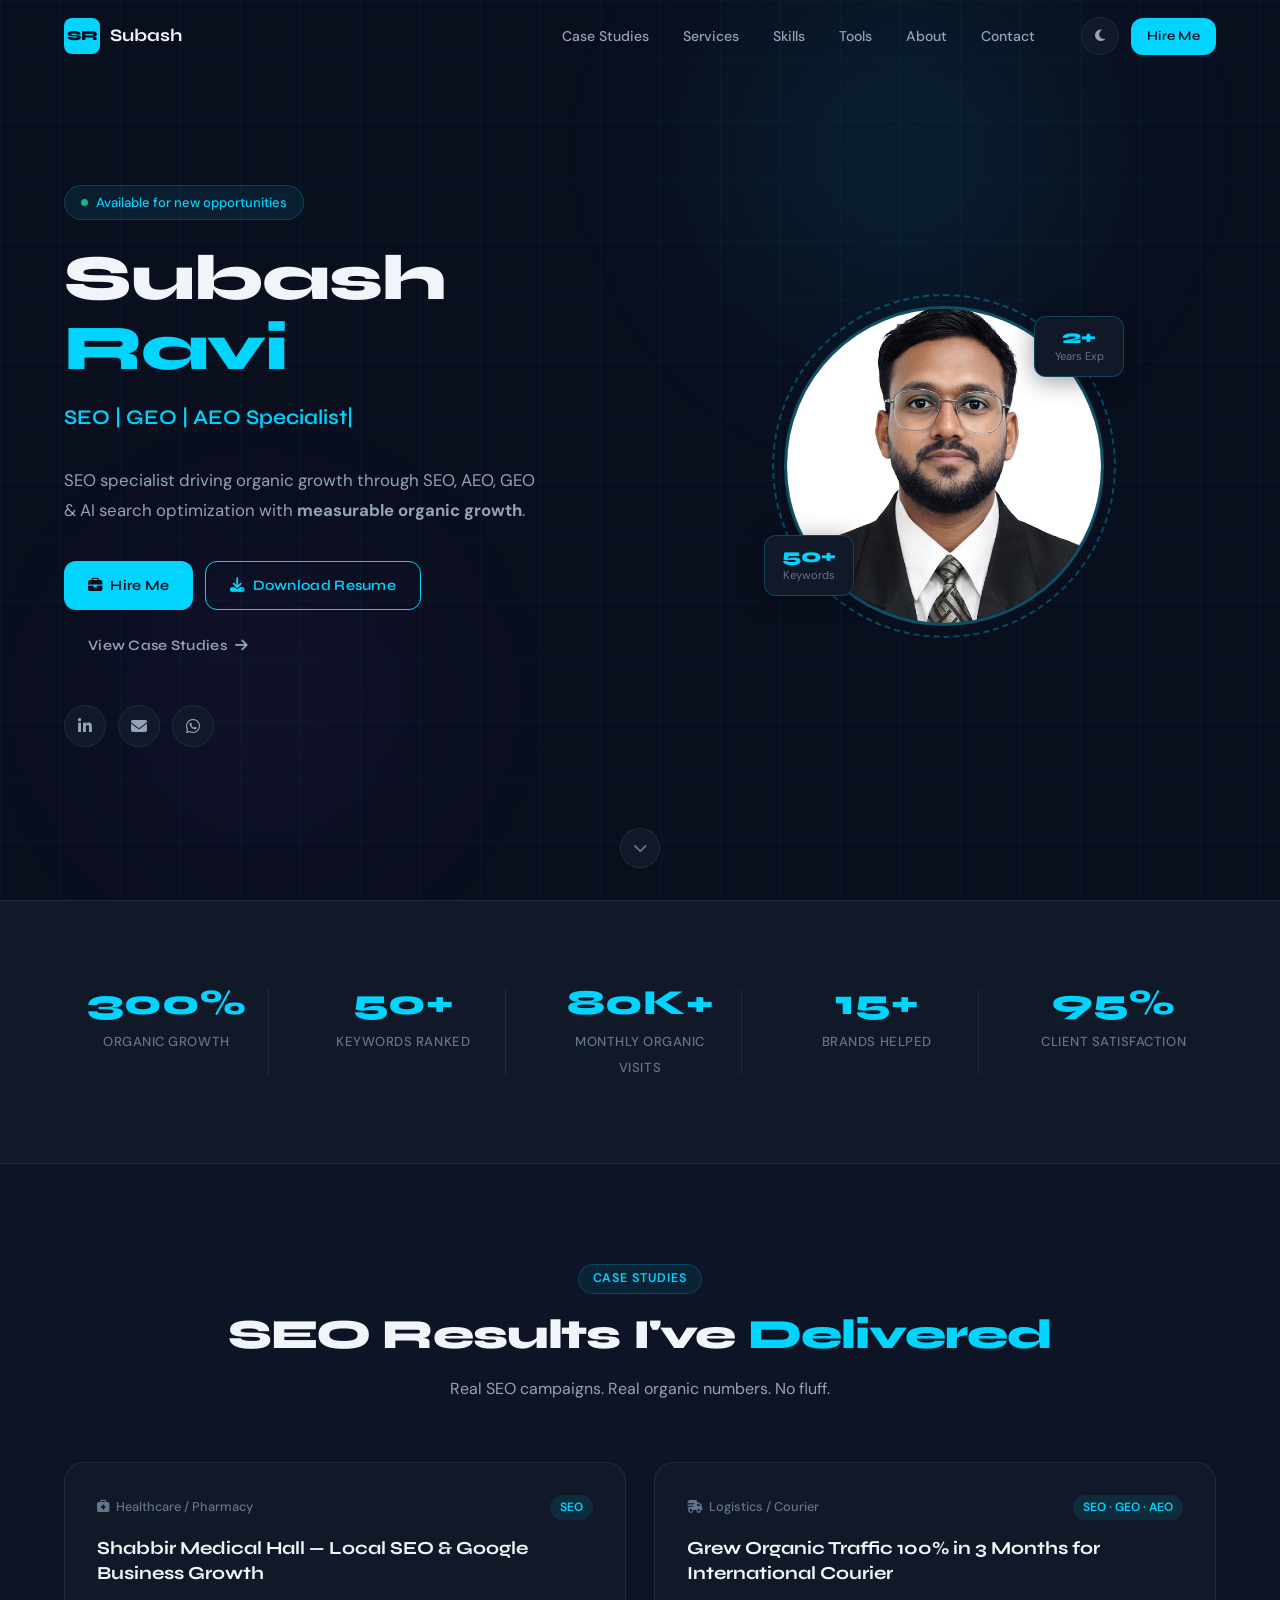
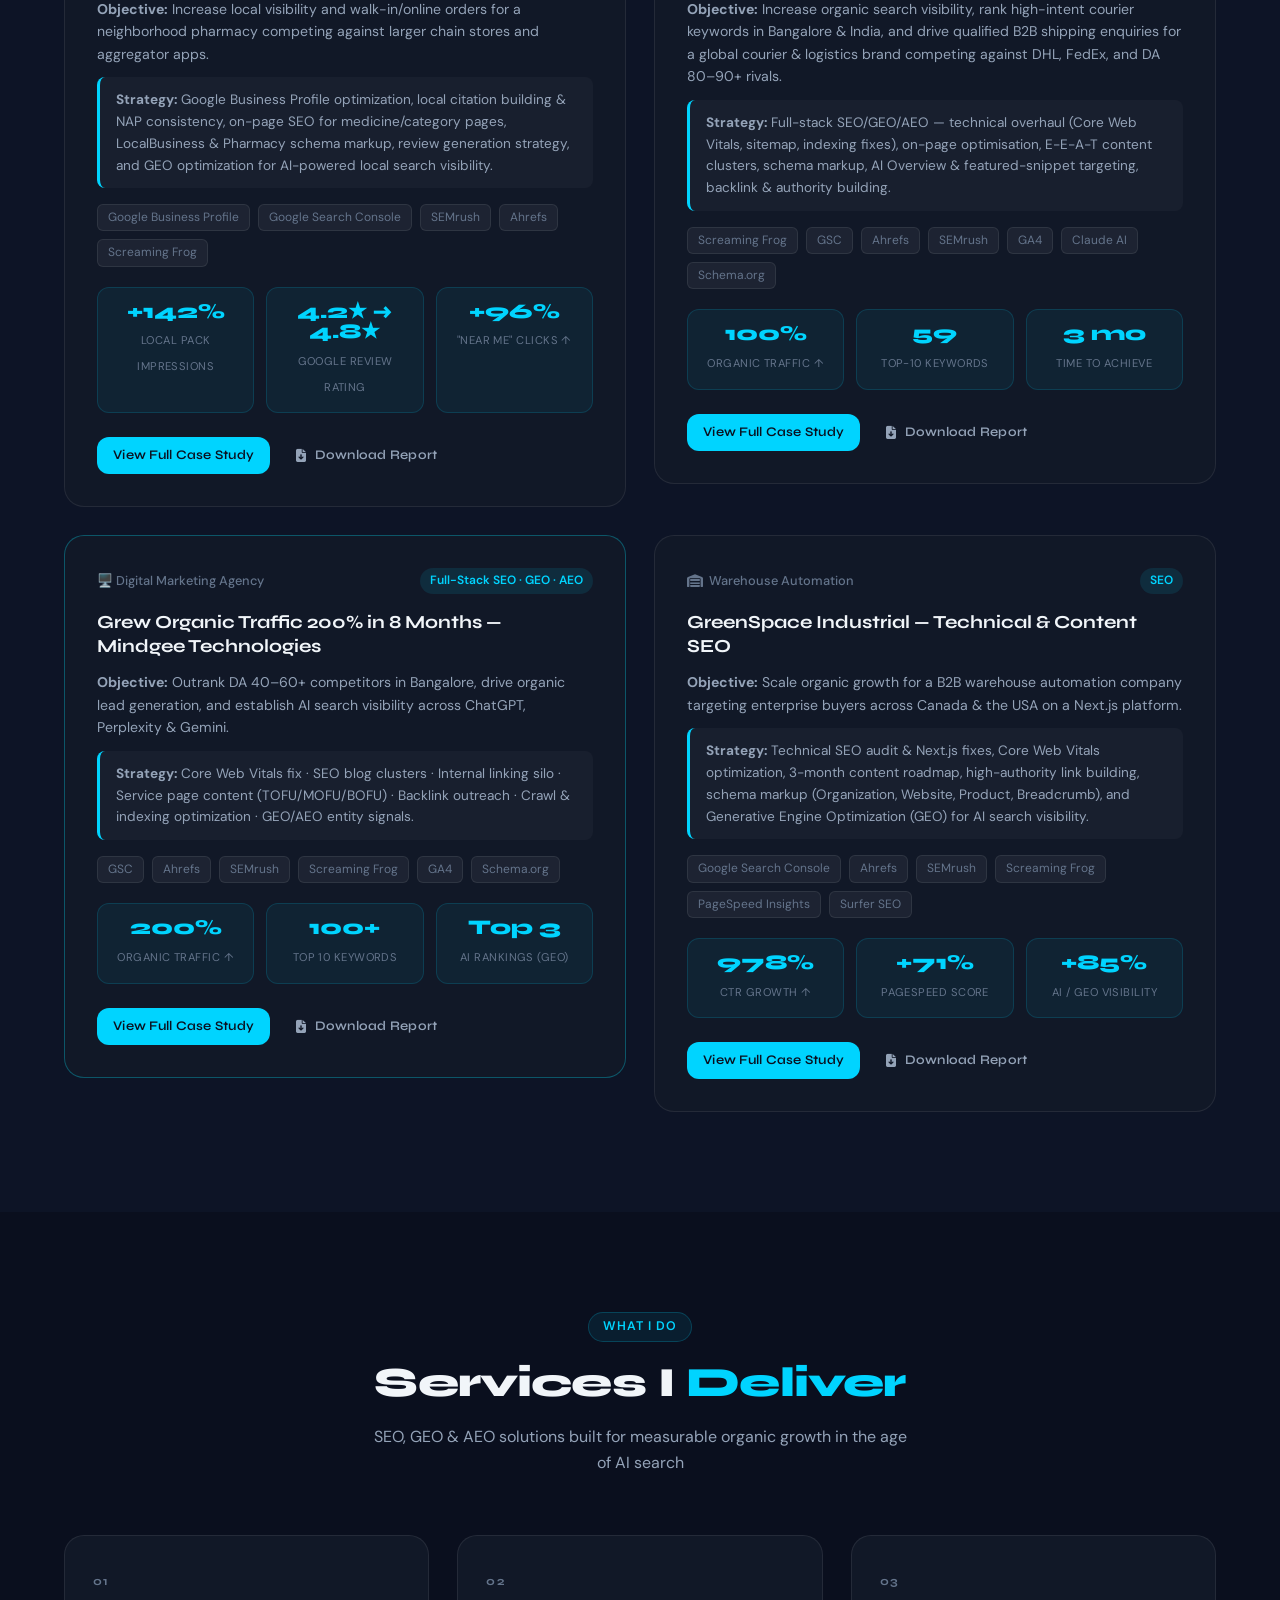
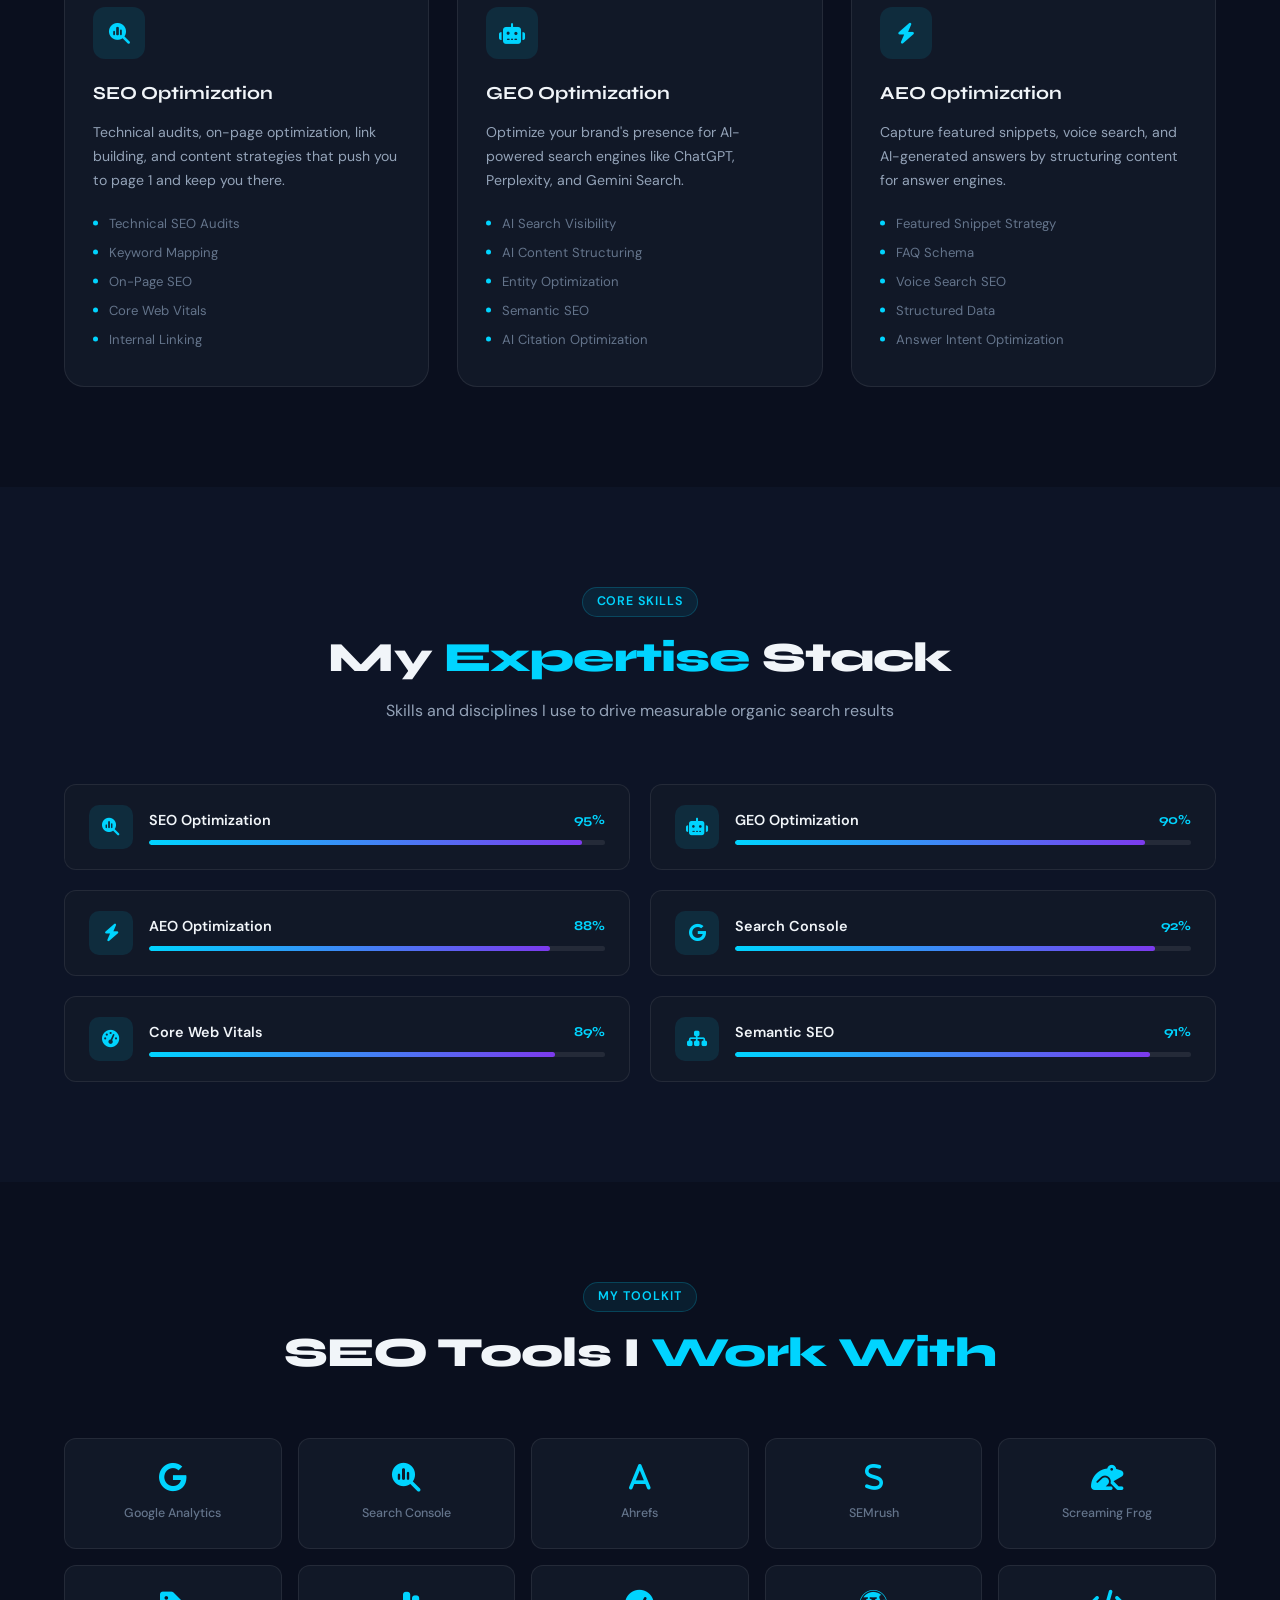
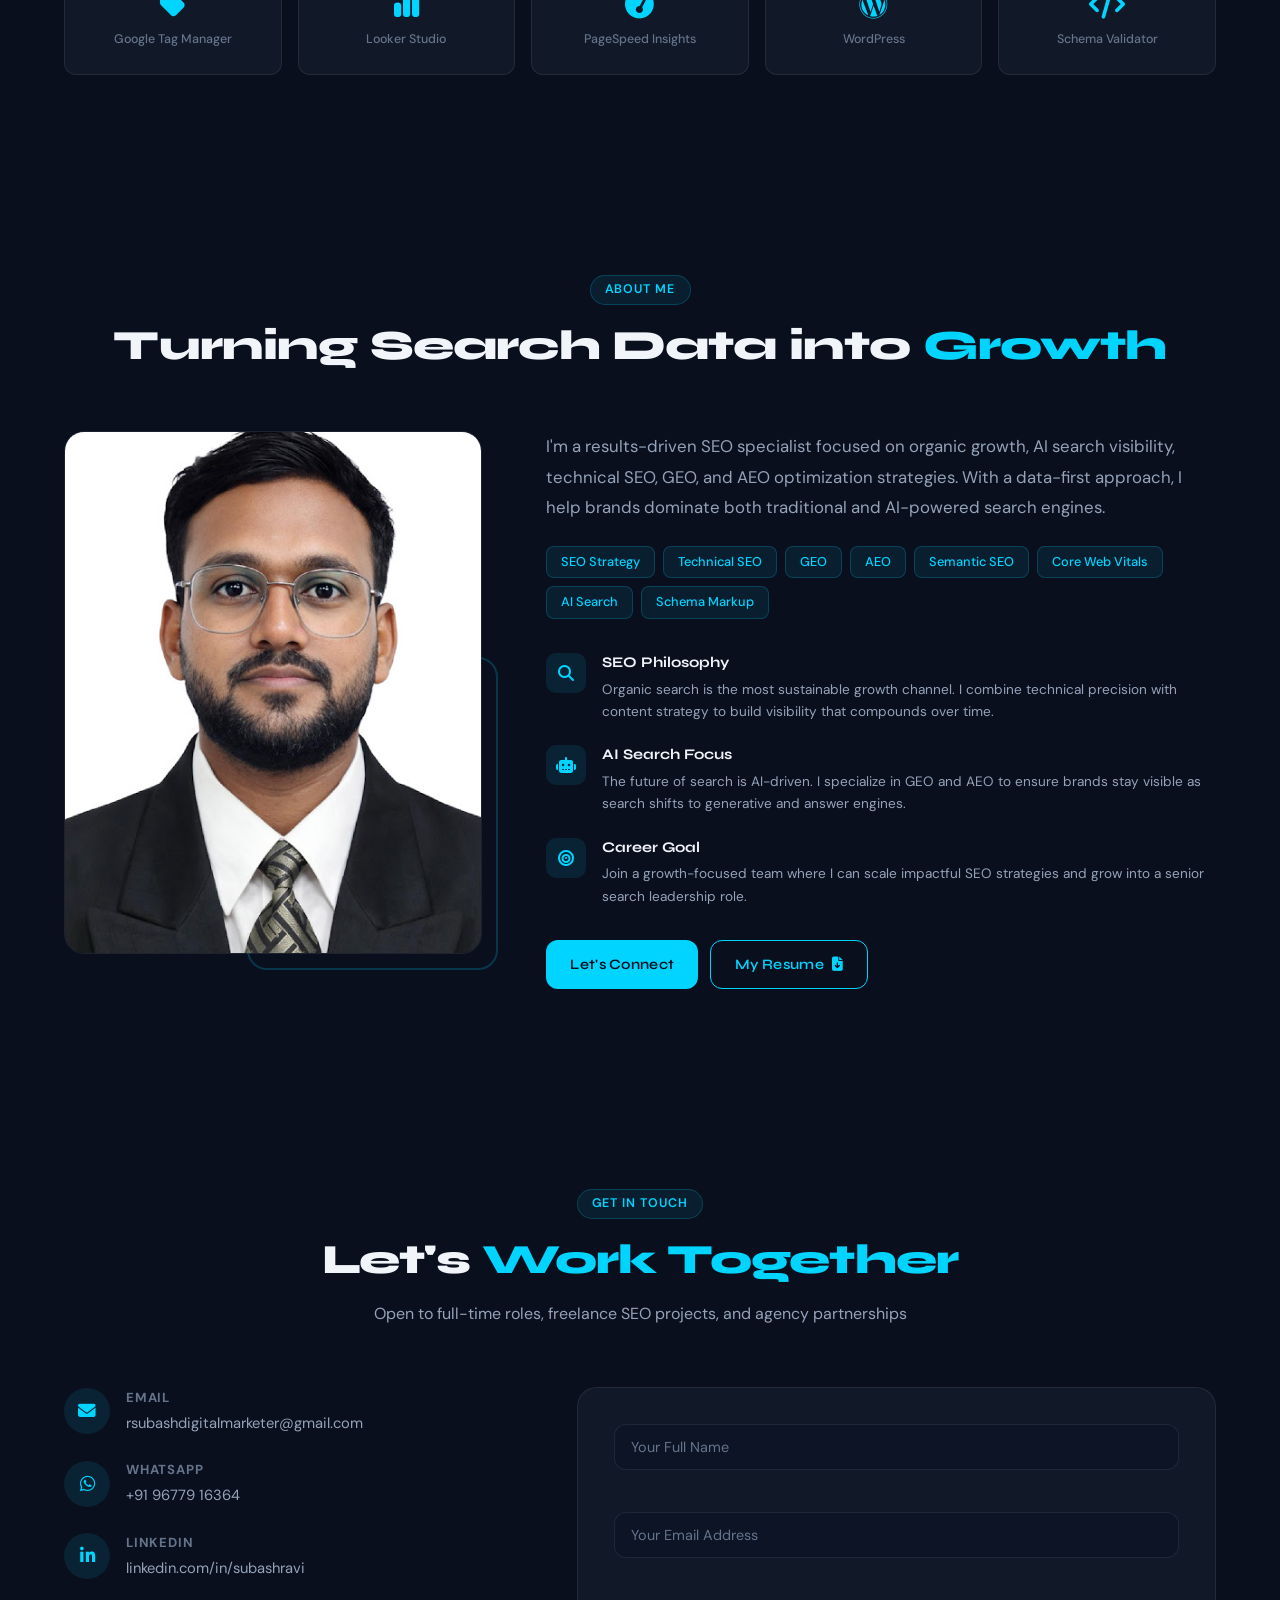
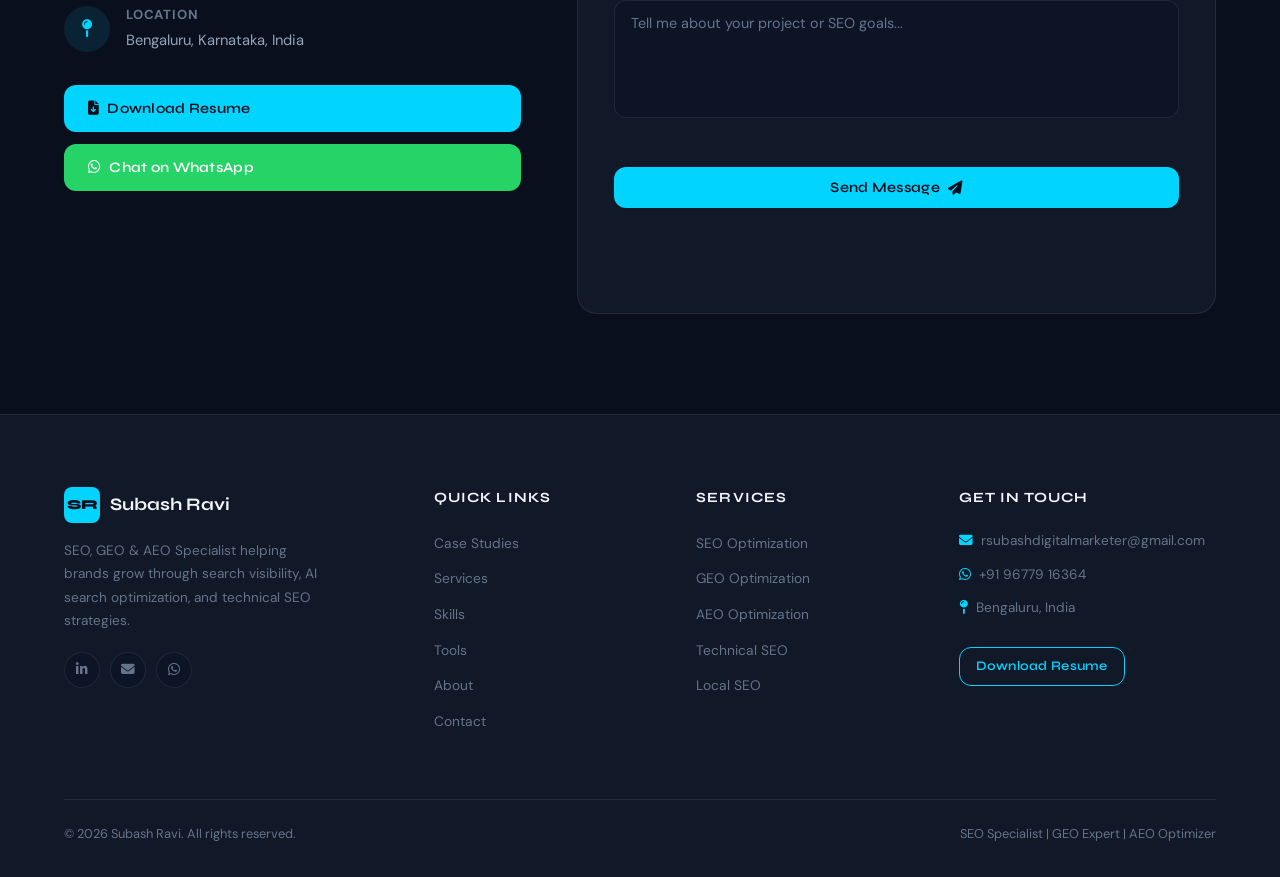
==== commit 765baa7a: "Update index.html" ====
--- a/index.html
+++ b/index.html
@@ -1499,83 +1499,47 @@
       <p class="section-subtitle">Real SEO campaigns. Real organic numbers. No fluff.</p>
     </div>
     <div class="projects-grid">
-
-      ```html
-<!-- CASE STUDY: Shabbir Medical Hall — SEO / GEO / AEO -->
-<div class="project-card reveal" data-category="seo">
-
-  <div class="project-header">
-    <div class="project-industry">
-      <i class="fa-solid fa-briefcase-medical"></i>
-      Healthcare / Pharmacy
-    </div>
-    <div class="project-type">SEO · GEO · AEO</div>
-  </div>
-
-  <h3 class="project-title">
-    Shabbir Medical Hall — Technical SEO, GEO &amp; AEO
-  </h3>
-
-  <p class="project-objective">
-    <strong>Objective:</strong> Improve organic search visibility,
-    increase keyword rankings, enhance website performance, and
-    optimize pharmacy content for search engines and AI-powered
-    answer platforms.
-  </p>
-
-  <div class="project-strategy">
-    <strong>Strategy:</strong> Technical SEO audits, keyword research,
-    on-page optimization, content improvements, internal linking,
-    schema markup implementation, and website performance optimization.
-    GEO focuses on AI search visibility and citation opportunities,
-    while AEO targets question-based queries, featured snippets,
-    People Also Ask, and answer-ready content.
-  </div>
-
-  <div class="project-tools">
-    <span>Google Search Console</span>
-    <span>GA4</span>
-    <span>SEMrush</span>
-    <span>Ahrefs</span>
-    <span>Screaming Frog</span>
-    <span>Schema.org</span>
-    <span>GEO</span>
-    <span>AEO</span>
-  </div>
-
-  <div class="project-results">
-
-    <div class="result-item">
-      <span class="result-val">+31.5%</span>
-      <span class="result-lbl">3-Month Organic Clicks</span>
-    </div>
-
-    <div class="result-item">
-      <span class="result-val">+63.5%</span>
-      <span class="result-lbl">Search Impressions</span>
-    </div>
-
-    <div class="result-item">
-      <span class="result-val">+36%</span>
-      <span class="result-lbl">Ranking Keywords</span>
-    </div>
-
-  </div>
-
-  <div class="project-cta">
-    <a href="shabbir-medical-hall-case-study.html"
-       class="btn btn-primary btn-sm">
-      View Full Case Study
-    </a>
-
-    <a href="Shabbir_Medical_Hall_SEO_Portfolio_2026.pdf"
-       class="btn btn-ghost btn-sm">
-      <i class="fa-solid fa-file-arrow-down"></i>
-      Download Report
-    </a>
-  </div>
-
-</div>
+<!-- CASE STUDY: Shabbir Medical Hall -->
+      <div class="project-card reveal" data-category="seo">
+        <div class="project-header">
+          <div class="project-industry"><i class="fa-solid fa-briefcase-medical"></i> Healthcare / Pharmacy</div>
+          <div class="project-type">SEO</div>
+        </div>
+
+        <h3 class="project-title">Shabbir Medical Hall — Local SEO & Google Business Growth</h3>
+
+        <p class="project-objective">
+          <strong>Objective:</strong> Increase local visibility and walk-in/online orders for a neighborhood pharmacy competing against larger chain stores and aggregator apps.
+        </p>
+
+        <div class="project-strategy">
+          <strong>Strategy:</strong> Google Business Profile optimization, local citation building & NAP consistency, on-page SEO for medicine/category pages, LocalBusiness & Pharmacy schema markup, review generation strategy, and GEO optimization for AI-powered local search visibility.
+        </div>
+
+        <div class="project-tools">
+          <span>Google Business Profile</span><span>Google Search Console</span><span>SEMrush</span><span>Ahrefs</span><span>Screaming Frog</span>
+        </div>
+
+        <div class="project-results">
+          <div class="result-item">
+            <span class="result-val">+142%</span>
+            <span class="result-lbl">Local Pack Impressions</span>
+          </div>
+          <div class="result-item">
+            <span class="result-val">4.2★ → 4.8★</span>
+            <span class="result-lbl">Google Review Rating</span>
+          </div>
+          <div class="result-item">
+            <span class="result-val">+96%</span>
+            <span class="result-lbl">"Near Me" Clicks ↑</span>
+          </div>
+        </div>
+
+        <div class="project-cta">
+          <a href="shabbir-medical-hall-case-study.html" class="btn btn-primary btn-sm">View Full Case Study</a>
+          <a href="Shabbir_Medical_Hall_SEO_Portfolio_2026.pdf" class="btn btn-ghost btn-sm"><i class="fa-solid fa-file-arrow-down"></i> Download Report</a>
+        </div>
+      </div> 
 
       <!-- CASE STUDY: International Courier & Logistics -->
       <div class="project-card reveal" data-category="seo">
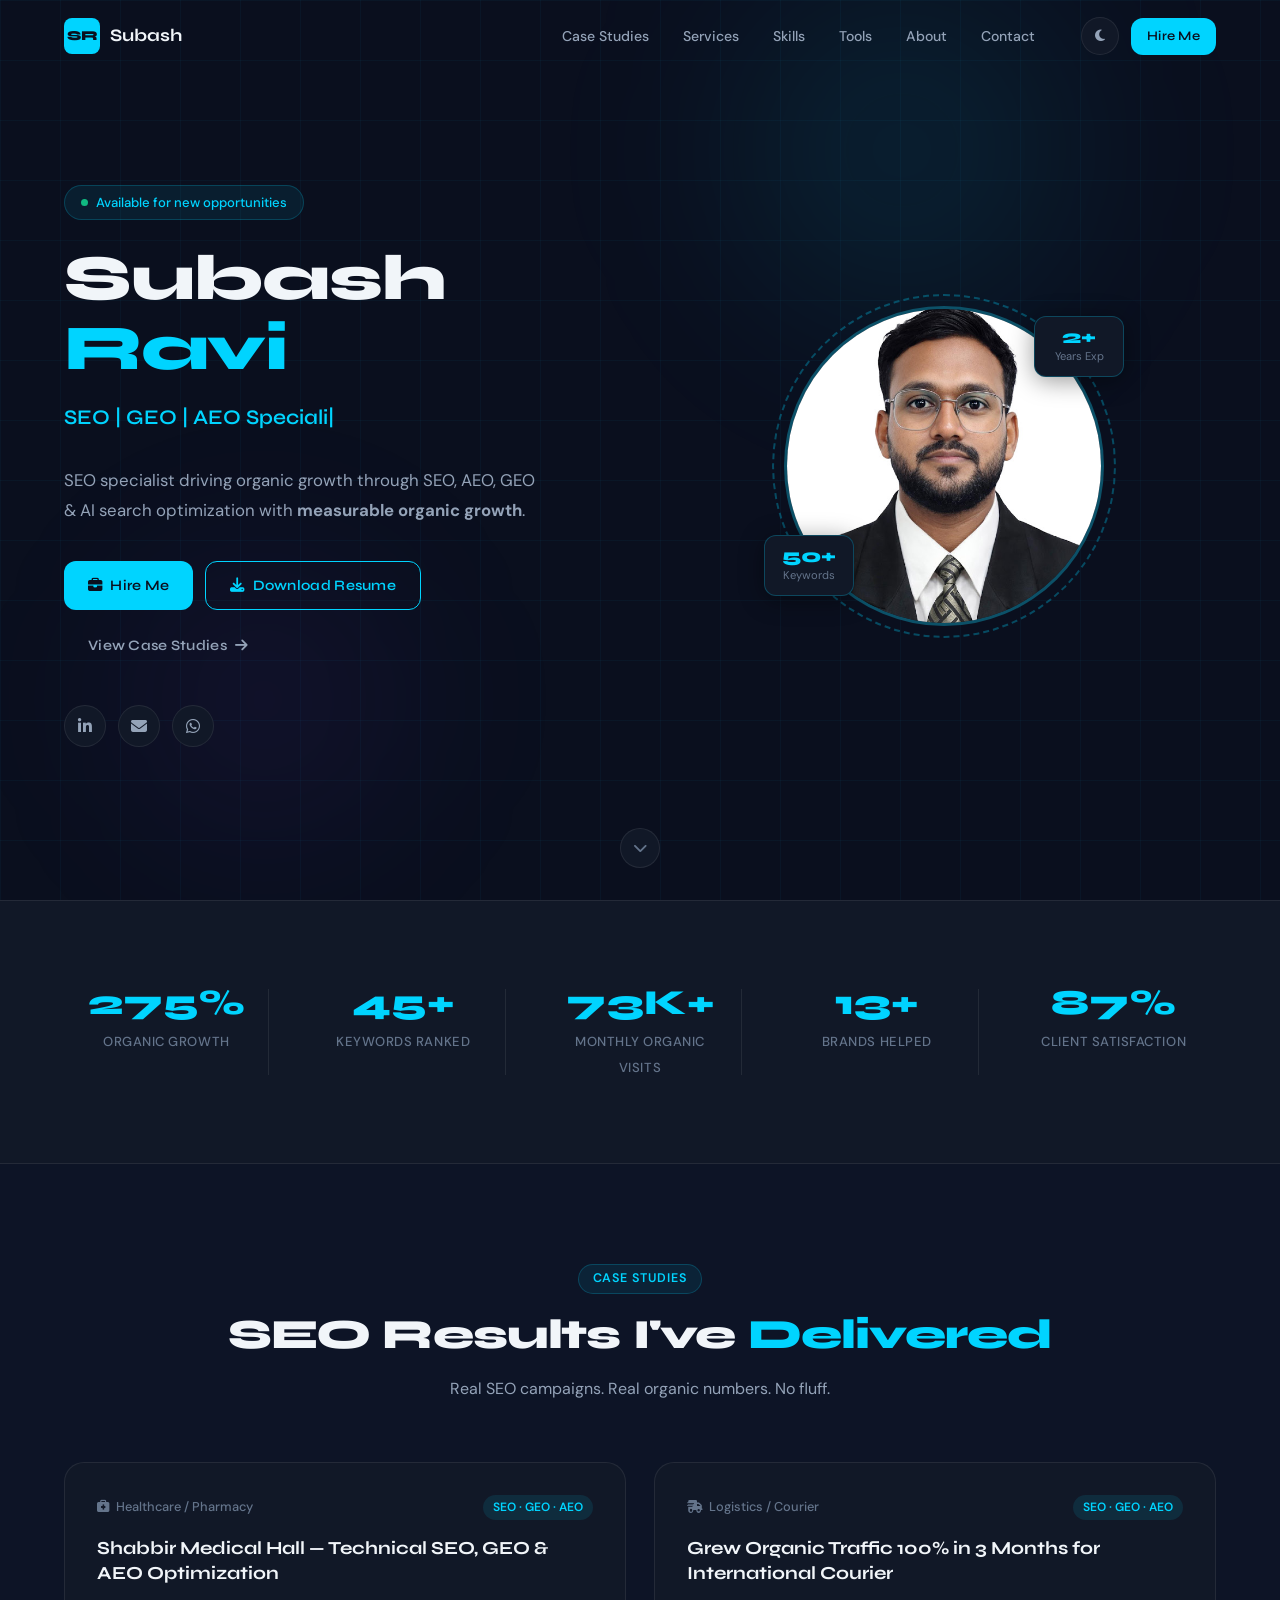
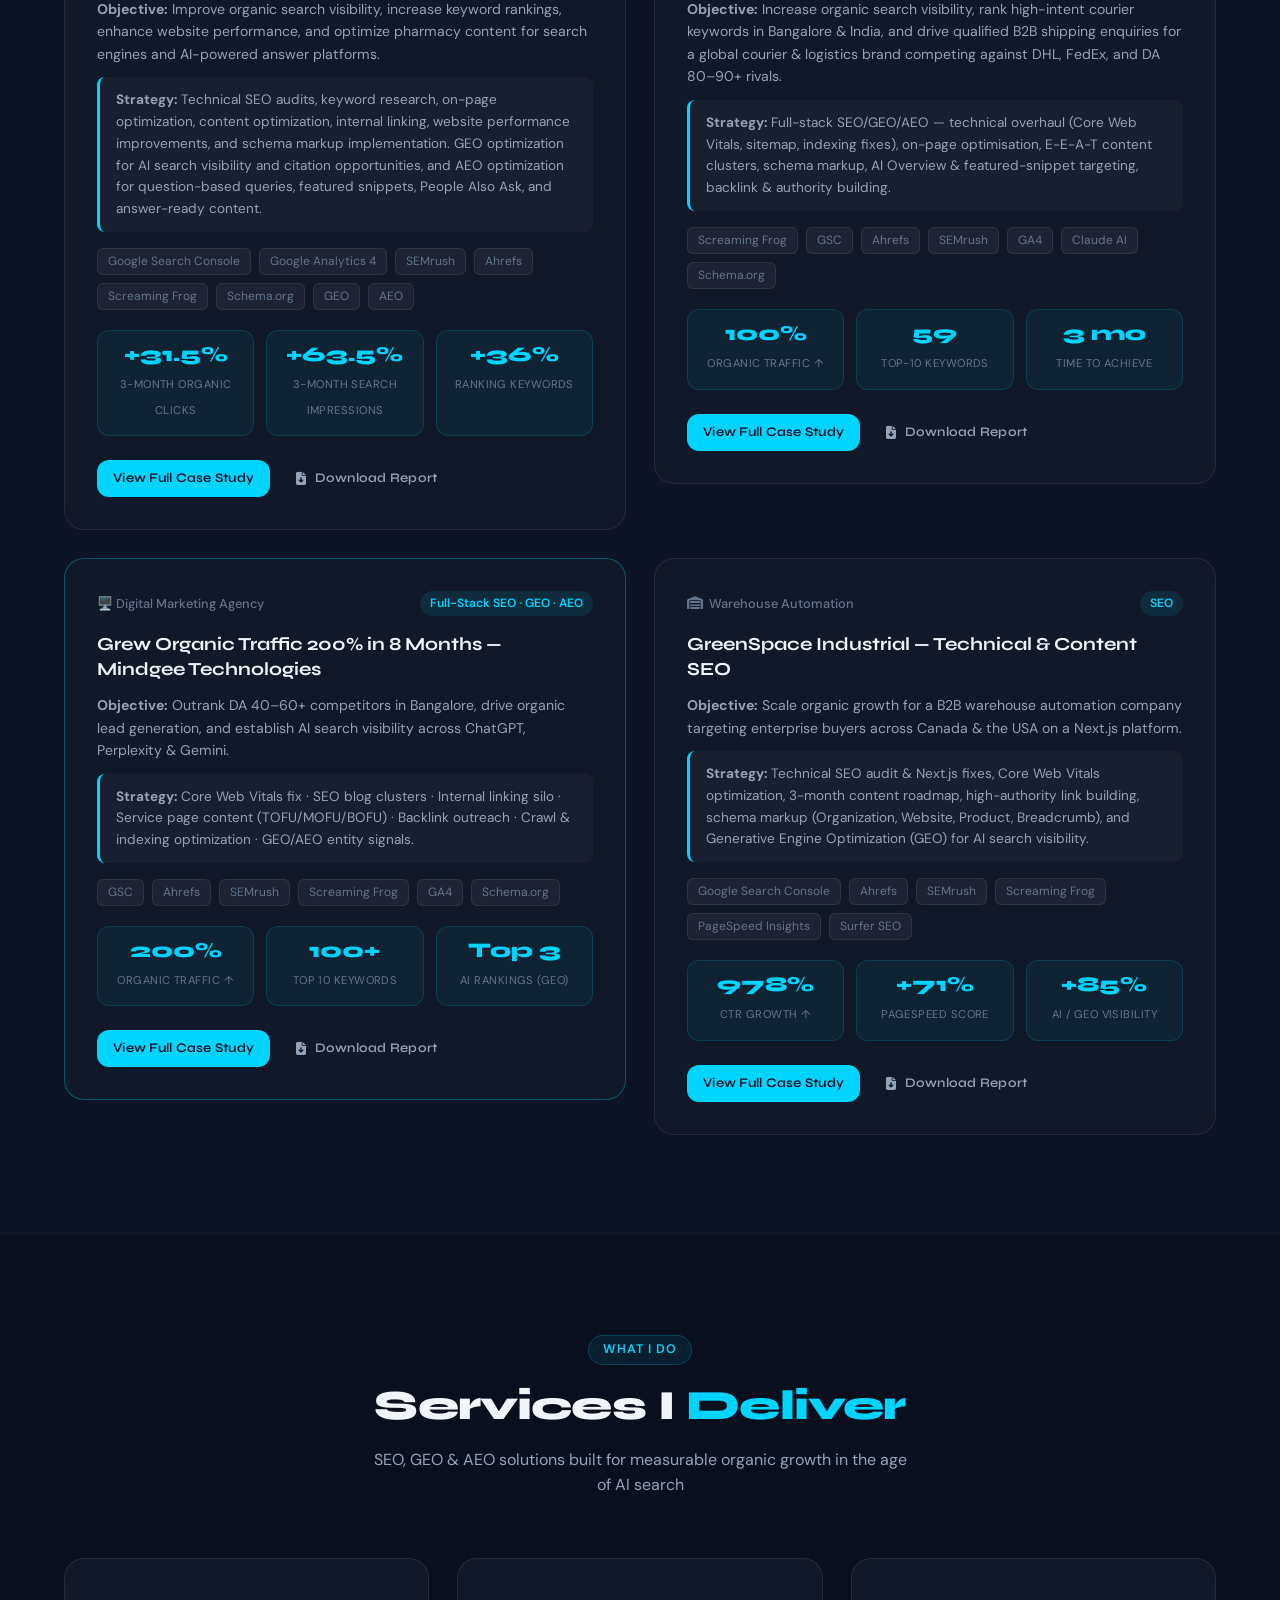
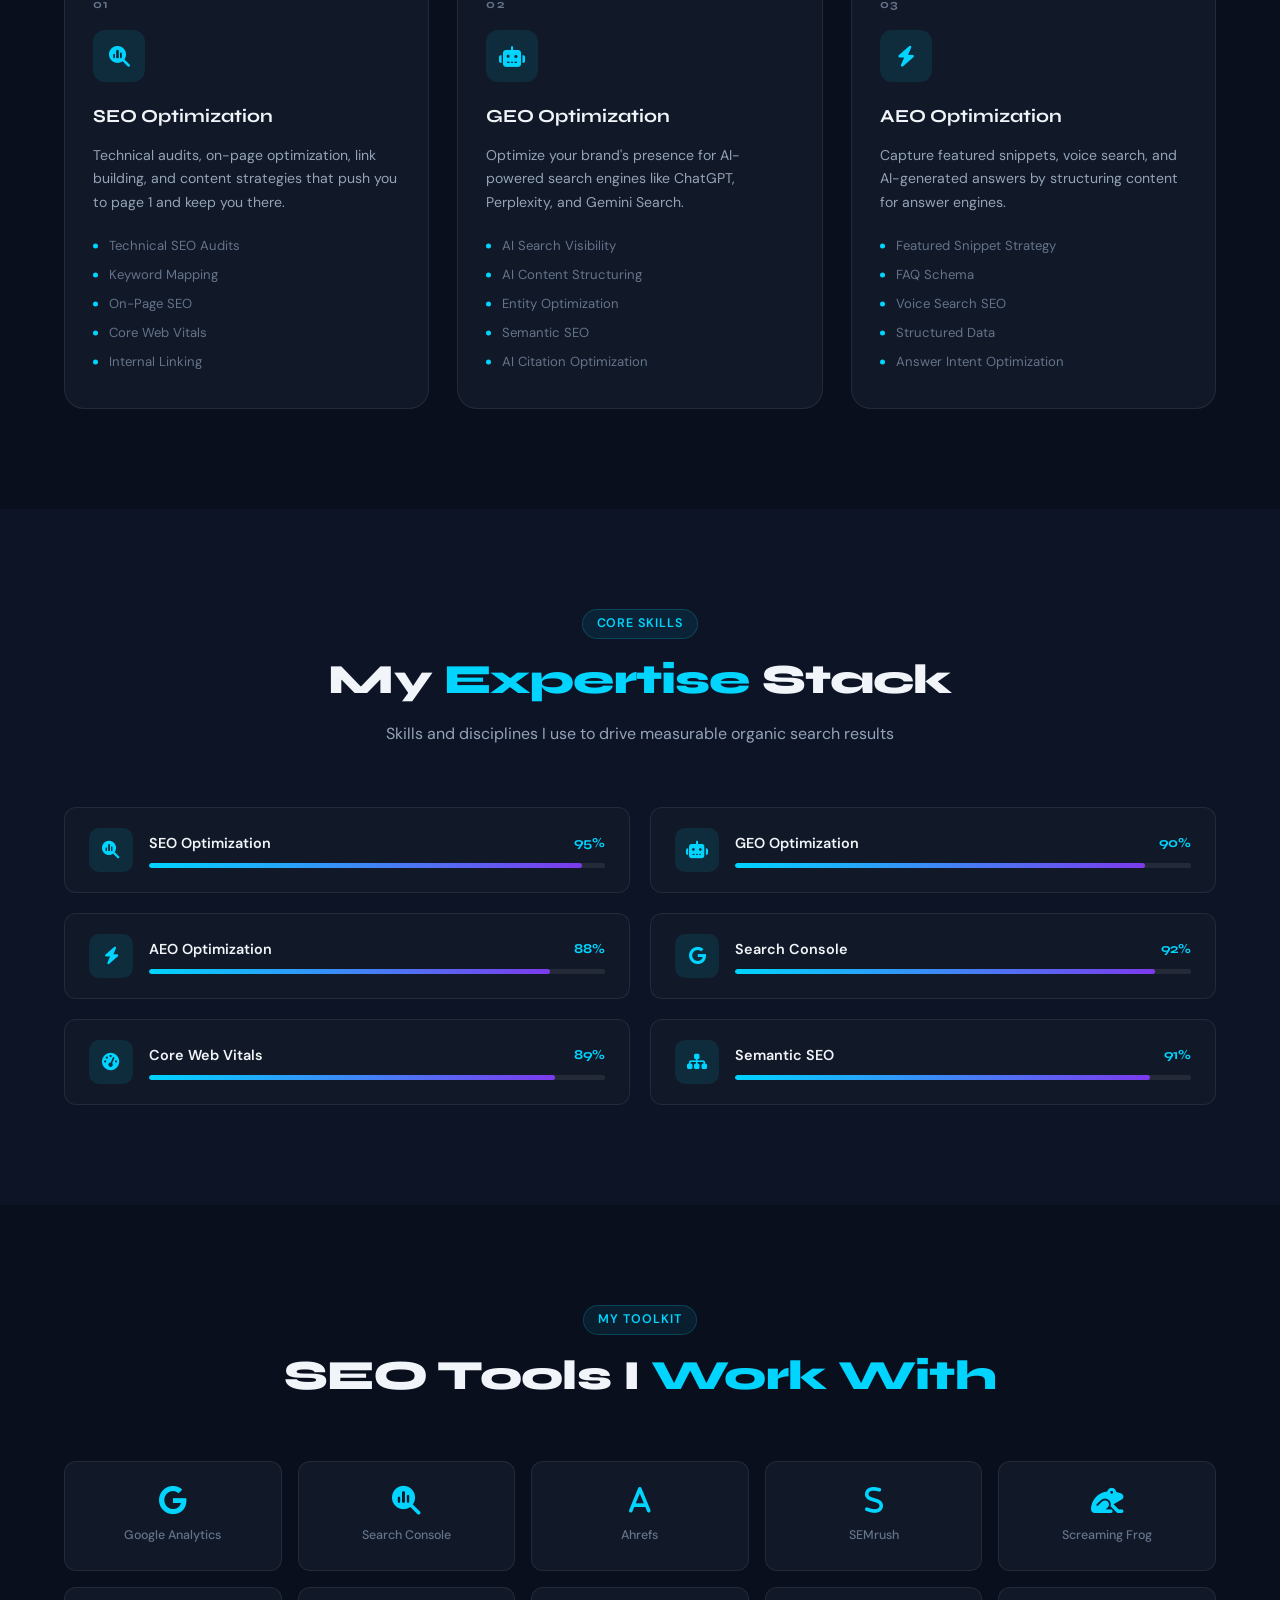
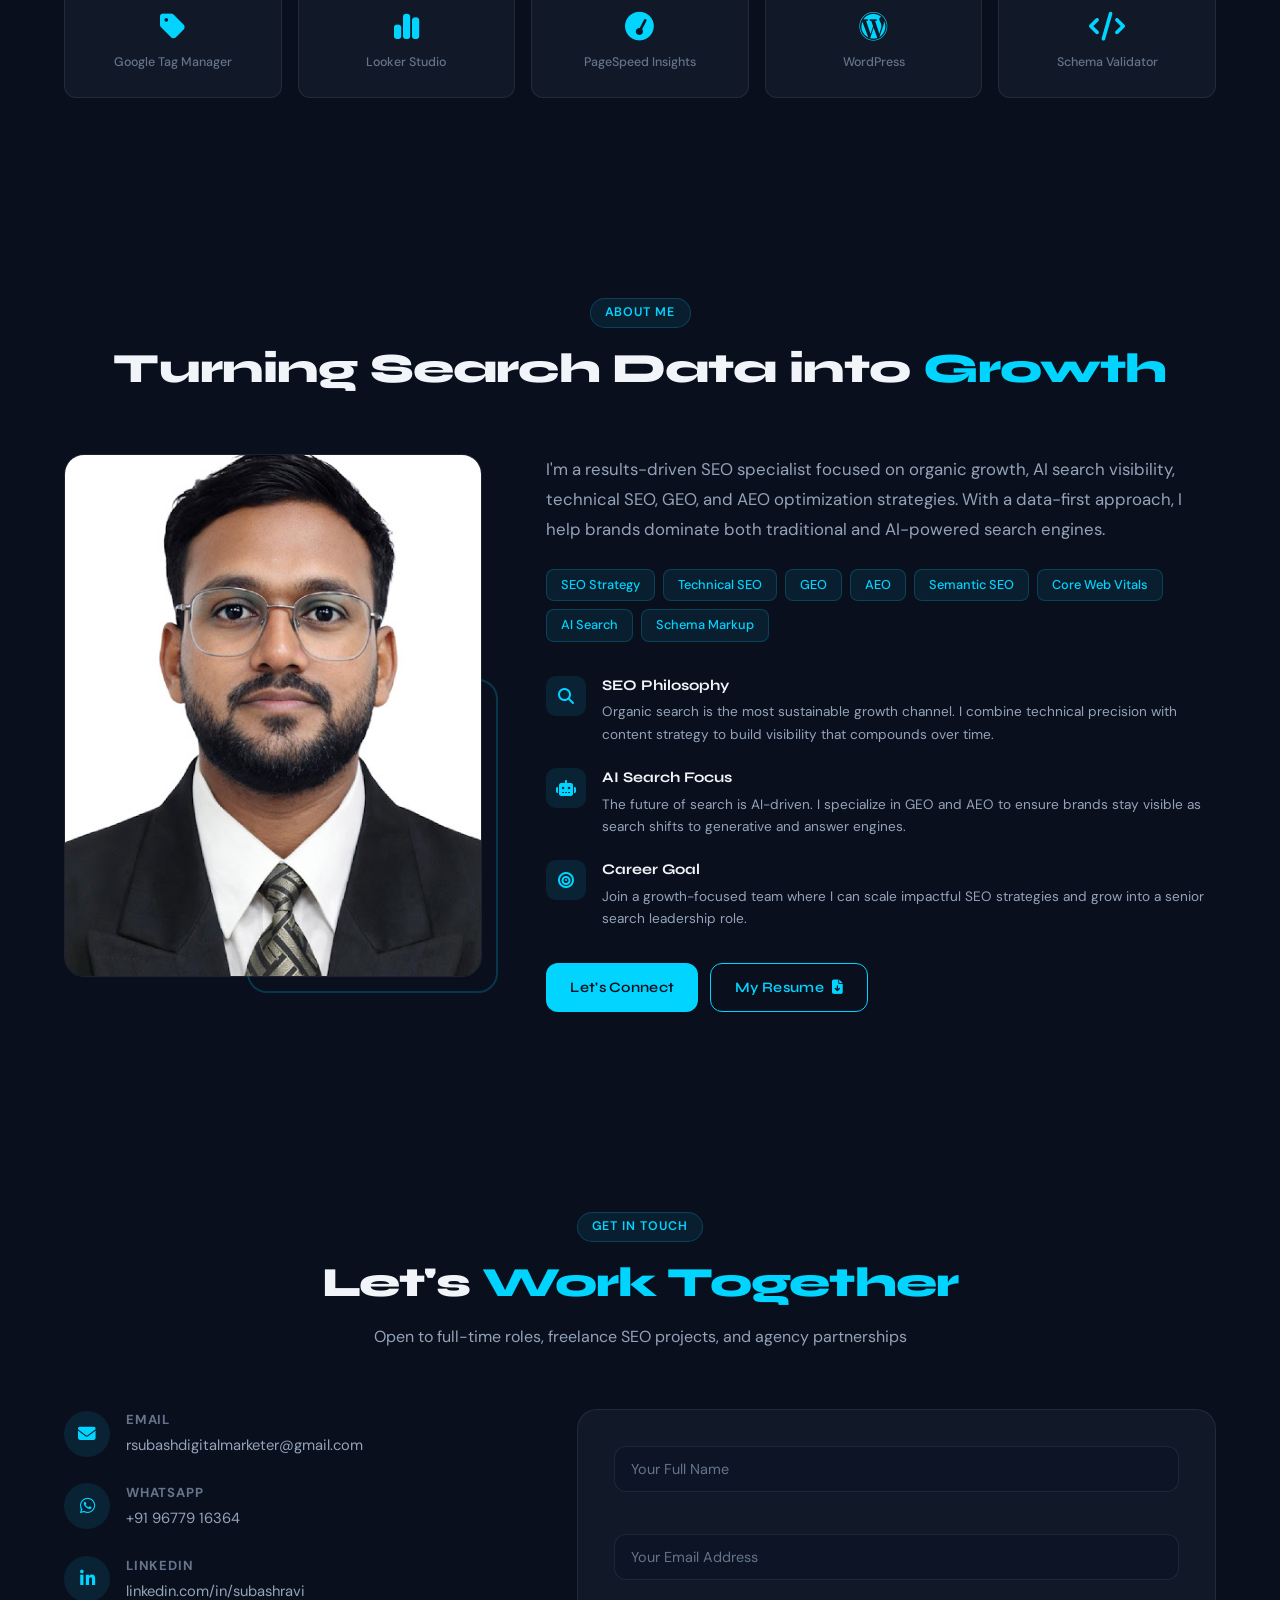
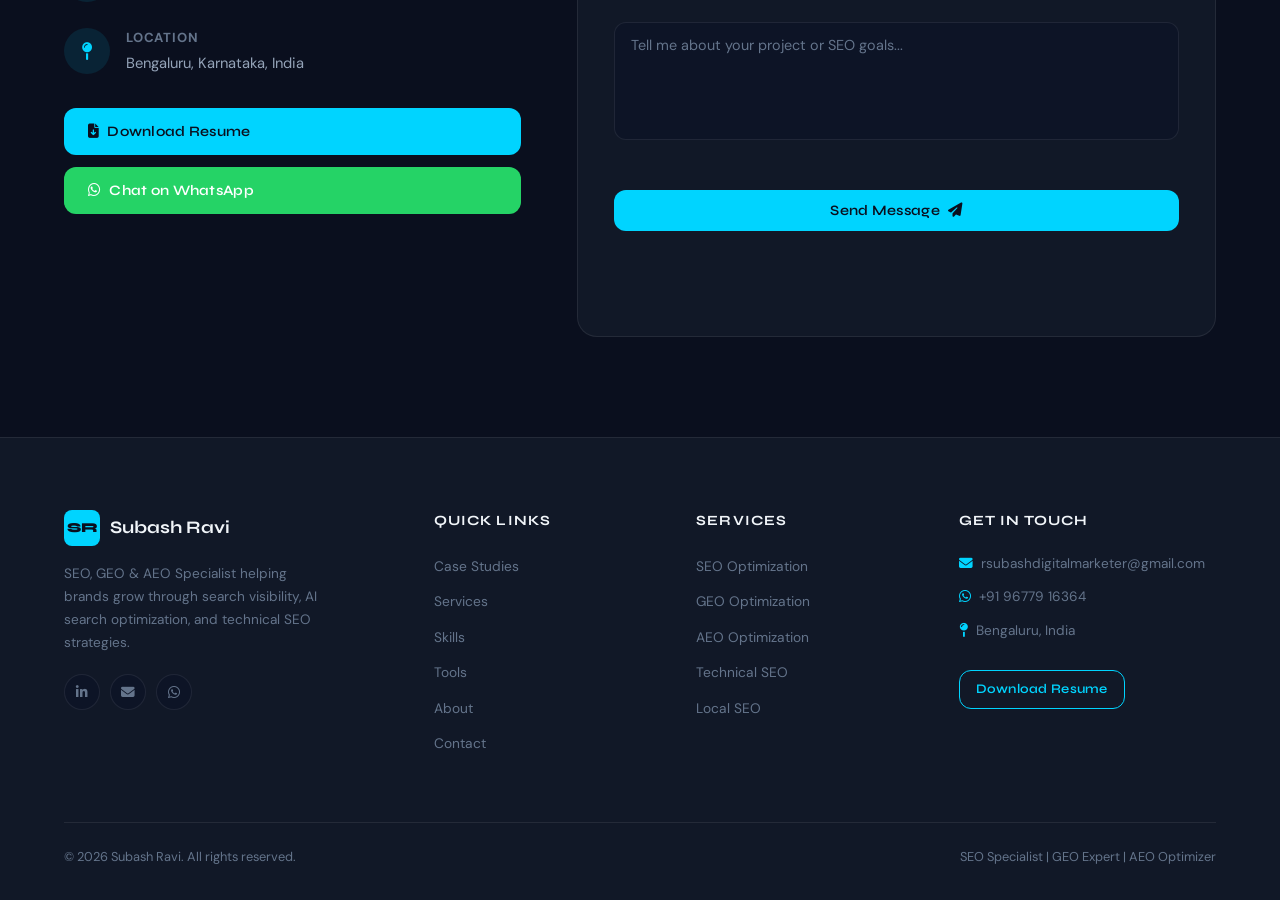
==== commit c6a14185: "Update index.html" ====
--- a/index.html
+++ b/index.html
@@ -1499,47 +1499,48 @@
       <p class="section-subtitle">Real SEO campaigns. Real organic numbers. No fluff.</p>
     </div>
     <div class="projects-grid">
+
 <!-- CASE STUDY: Shabbir Medical Hall -->
-      <div class="project-card reveal" data-category="seo">
-        <div class="project-header">
-          <div class="project-industry"><i class="fa-solid fa-briefcase-medical"></i> Healthcare / Pharmacy</div>
-          <div class="project-type">SEO</div>
-        </div>
-
-        <h3 class="project-title">Shabbir Medical Hall — Local SEO & Google Business Growth</h3>
-
-        <p class="project-objective">
-          <strong>Objective:</strong> Increase local visibility and walk-in/online orders for a neighborhood pharmacy competing against larger chain stores and aggregator apps.
-        </p>
-
-        <div class="project-strategy">
-          <strong>Strategy:</strong> Google Business Profile optimization, local citation building & NAP consistency, on-page SEO for medicine/category pages, LocalBusiness & Pharmacy schema markup, review generation strategy, and GEO optimization for AI-powered local search visibility.
-        </div>
-
-        <div class="project-tools">
-          <span>Google Business Profile</span><span>Google Search Console</span><span>SEMrush</span><span>Ahrefs</span><span>Screaming Frog</span>
-        </div>
-
-        <div class="project-results">
-          <div class="result-item">
-            <span class="result-val">+142%</span>
-            <span class="result-lbl">Local Pack Impressions</span>
-          </div>
-          <div class="result-item">
-            <span class="result-val">4.2★ → 4.8★</span>
-            <span class="result-lbl">Google Review Rating</span>
-          </div>
-          <div class="result-item">
-            <span class="result-val">+96%</span>
-            <span class="result-lbl">"Near Me" Clicks ↑</span>
-          </div>
-        </div>
-
-        <div class="project-cta">
-          <a href="shabbir-medical-hall-case-study.html" class="btn btn-primary btn-sm">View Full Case Study</a>
-          <a href="Shabbir_Medical_Hall_SEO_Portfolio_2026.pdf" class="btn btn-ghost btn-sm"><i class="fa-solid fa-file-arrow-down"></i> Download Report</a>
-        </div>
-      </div> 
+<div class="project-card reveal" data-category="seo">
+  <div class="project-header">
+    <div class="project-industry"><i class="fa-solid fa-briefcase-medical"></i> Healthcare / Pharmacy</div>
+    <div class="project-type">SEO · GEO · AEO</div>
+  </div>
+
+  <h3 class="project-title">Shabbir Medical Hall — Technical SEO, GEO & AEO Optimization</h3>
+
+  <p class="project-objective">
+    <strong>Objective:</strong> Improve organic search visibility, increase keyword rankings, enhance website performance, and optimize pharmacy content for search engines and AI-powered answer platforms.
+  </p>
+
+  <div class="project-strategy">
+    <strong>Strategy:</strong> Technical SEO audits, keyword research, on-page optimization, content optimization, internal linking, website performance improvements, and schema markup implementation. GEO optimization for AI search visibility and citation opportunities, and AEO optimization for question-based queries, featured snippets, People Also Ask, and answer-ready content.
+  </div>
+
+  <div class="project-tools">
+    <span>Google Search Console</span><span>Google Analytics 4</span><span>SEMrush</span><span>Ahrefs</span><span>Screaming Frog</span><span>Schema.org</span><span>GEO</span><span>AEO</span>
+  </div>
+
+  <div class="project-results">
+    <div class="result-item">
+      <span class="result-val">+31.5%</span>
+      <span class="result-lbl">3-Month Organic Clicks</span>
+    </div>
+    <div class="result-item">
+      <span class="result-val">+63.5%</span>
+      <span class="result-lbl">3-Month Search Impressions</span>
+    </div>
+    <div class="result-item">
+      <span class="result-val">+36%</span>
+      <span class="result-lbl">Ranking Keywords</span>
+    </div>
+  </div>
+
+  <div class="project-cta">
+    <a href="shabbir-medical-hall-case-study.html" class="btn btn-primary btn-sm">View Full Case Study</a>
+    <a href="Shabbir_Medical_Hall_SEO_Portfolio_2026.pdf" class="btn btn-ghost btn-sm"><i class="fa-solid fa-file-arrow-down"></i> Download Report</a>
+  </div>
+</div> 
 
       <!-- CASE STUDY: International Courier & Logistics -->
       <div class="project-card reveal" data-category="seo">
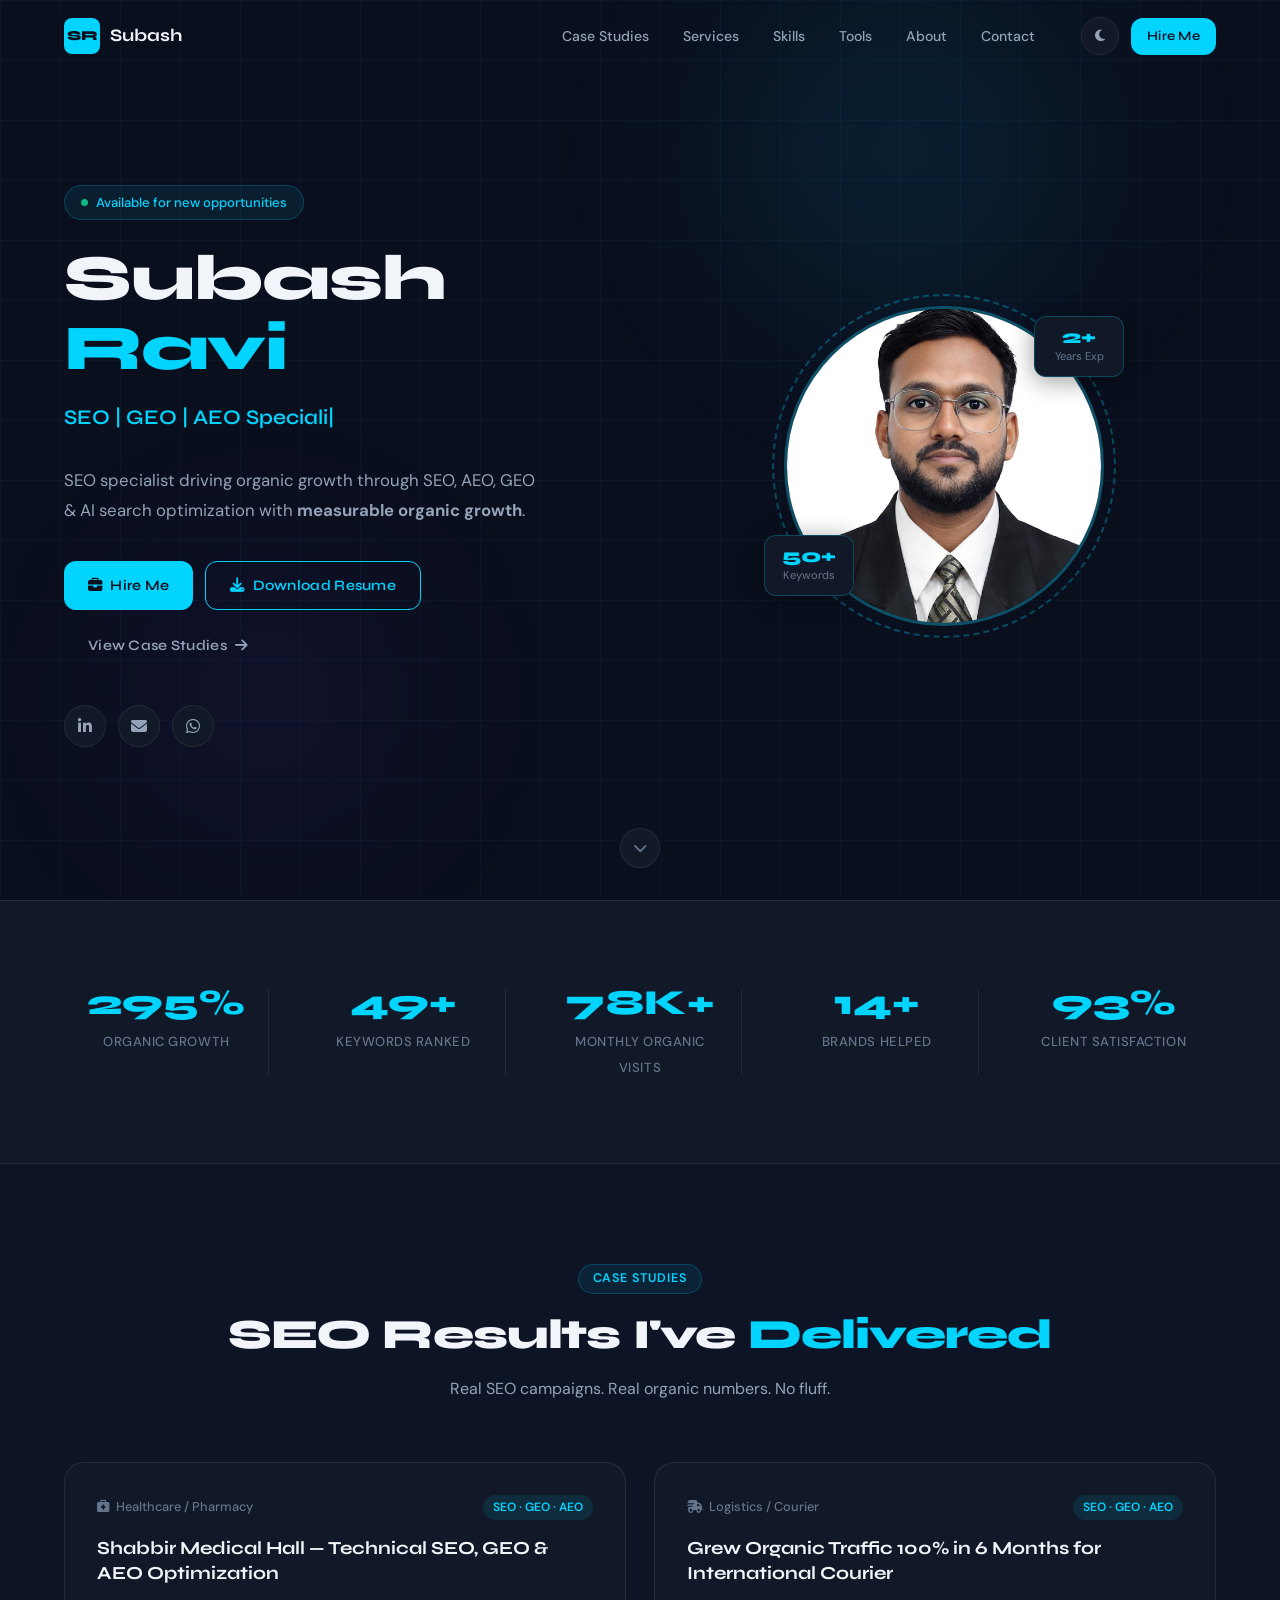
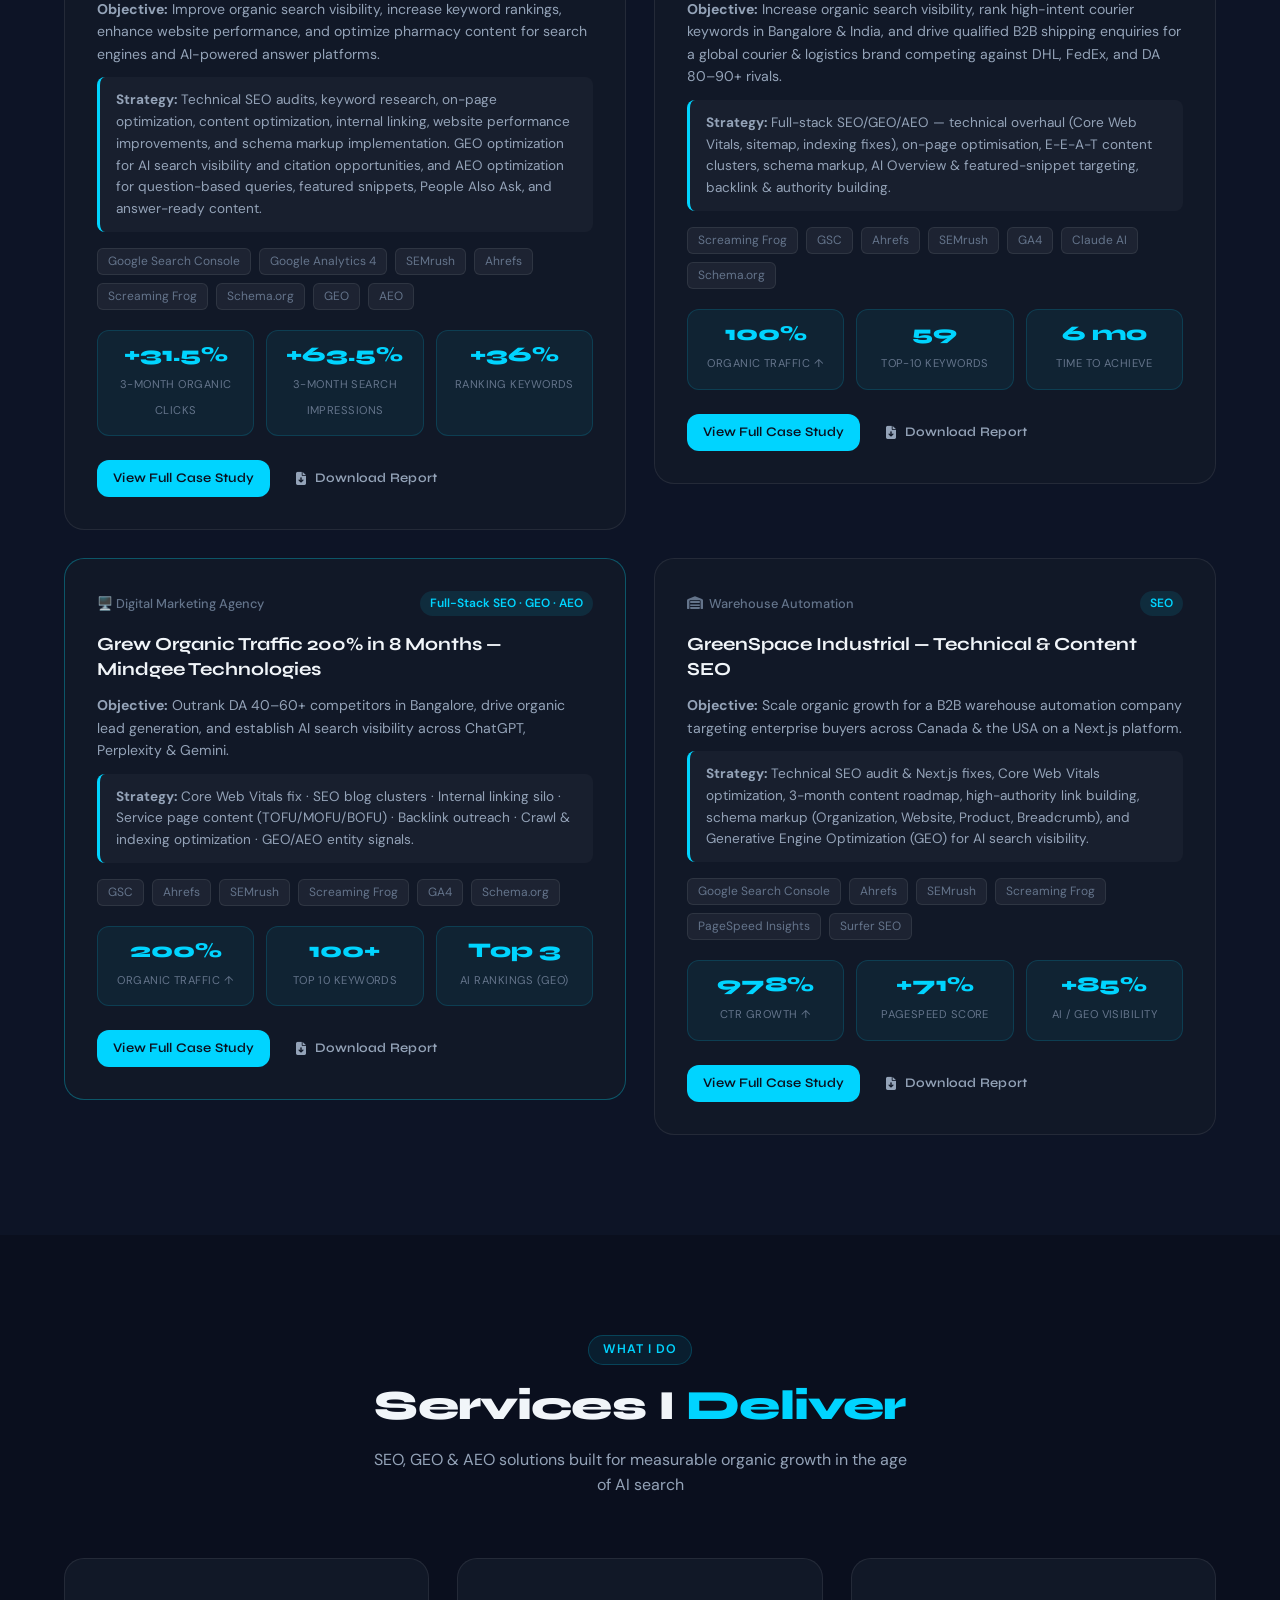
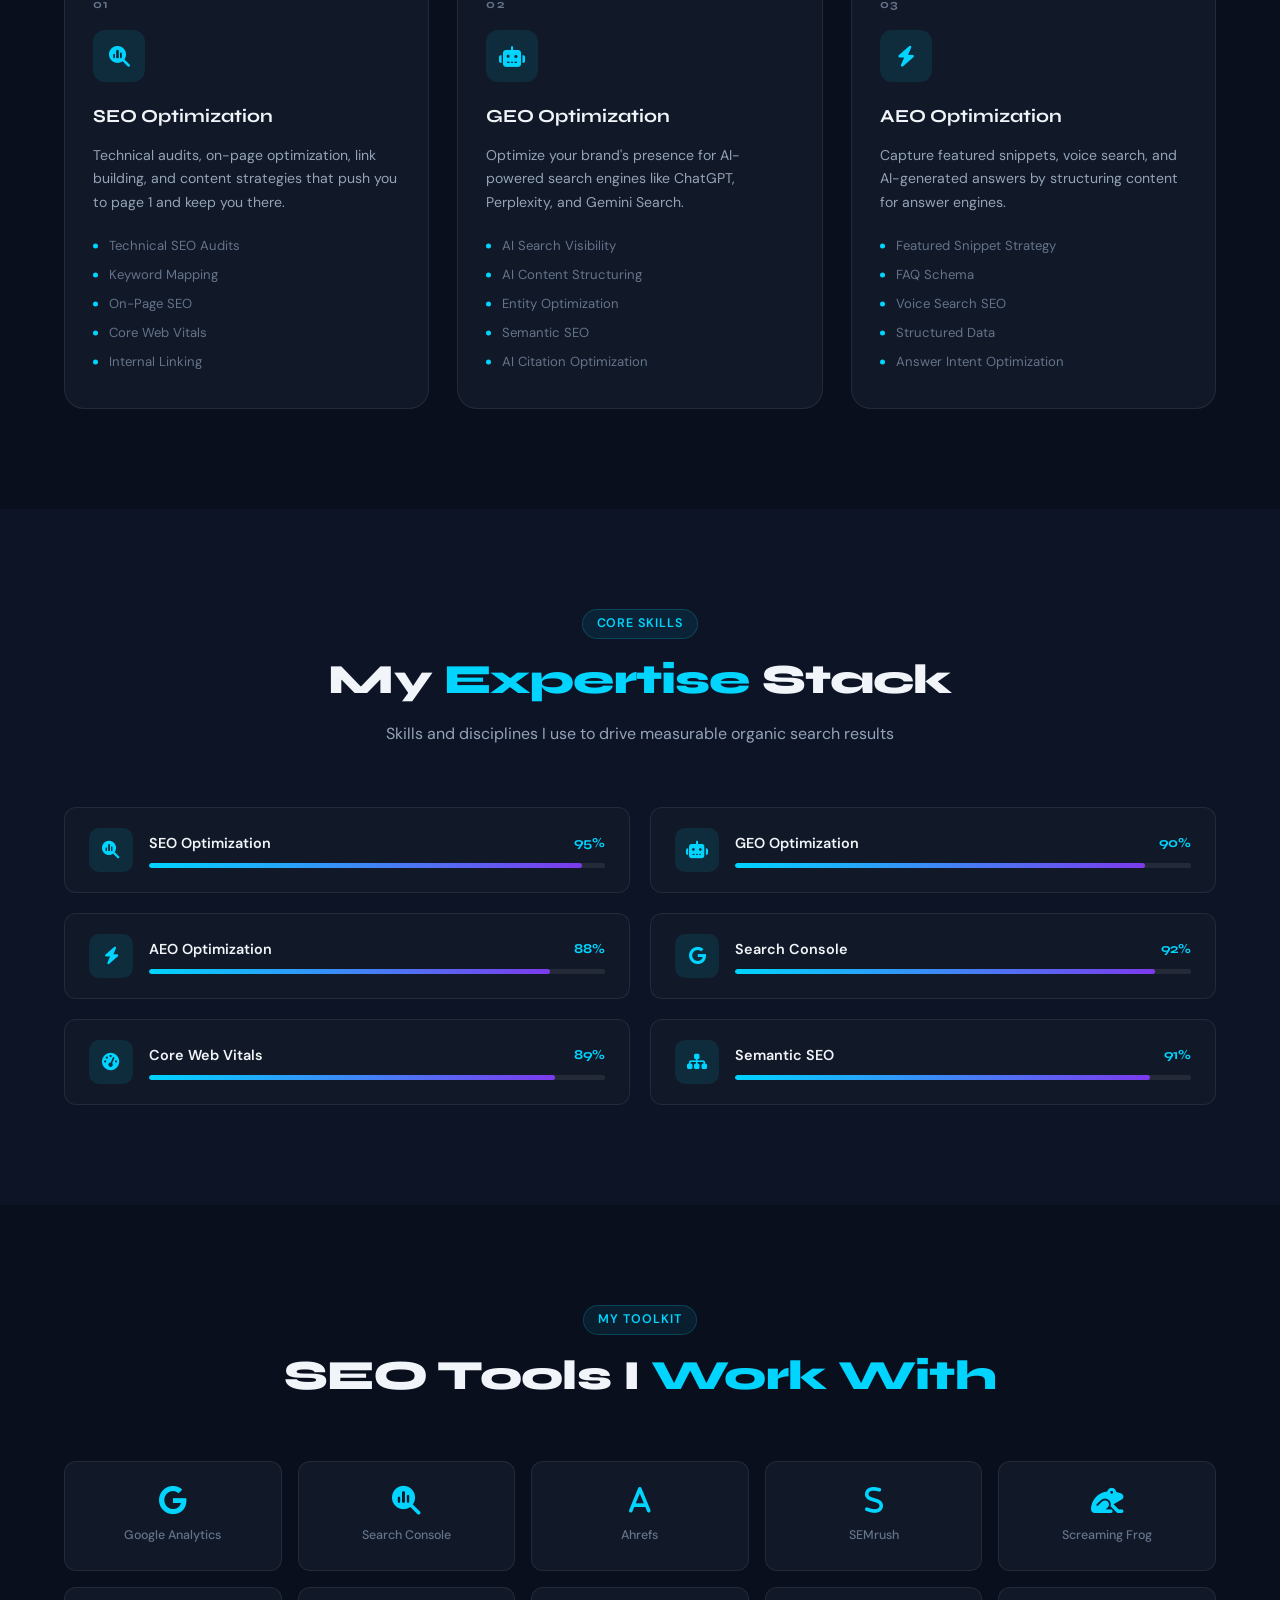
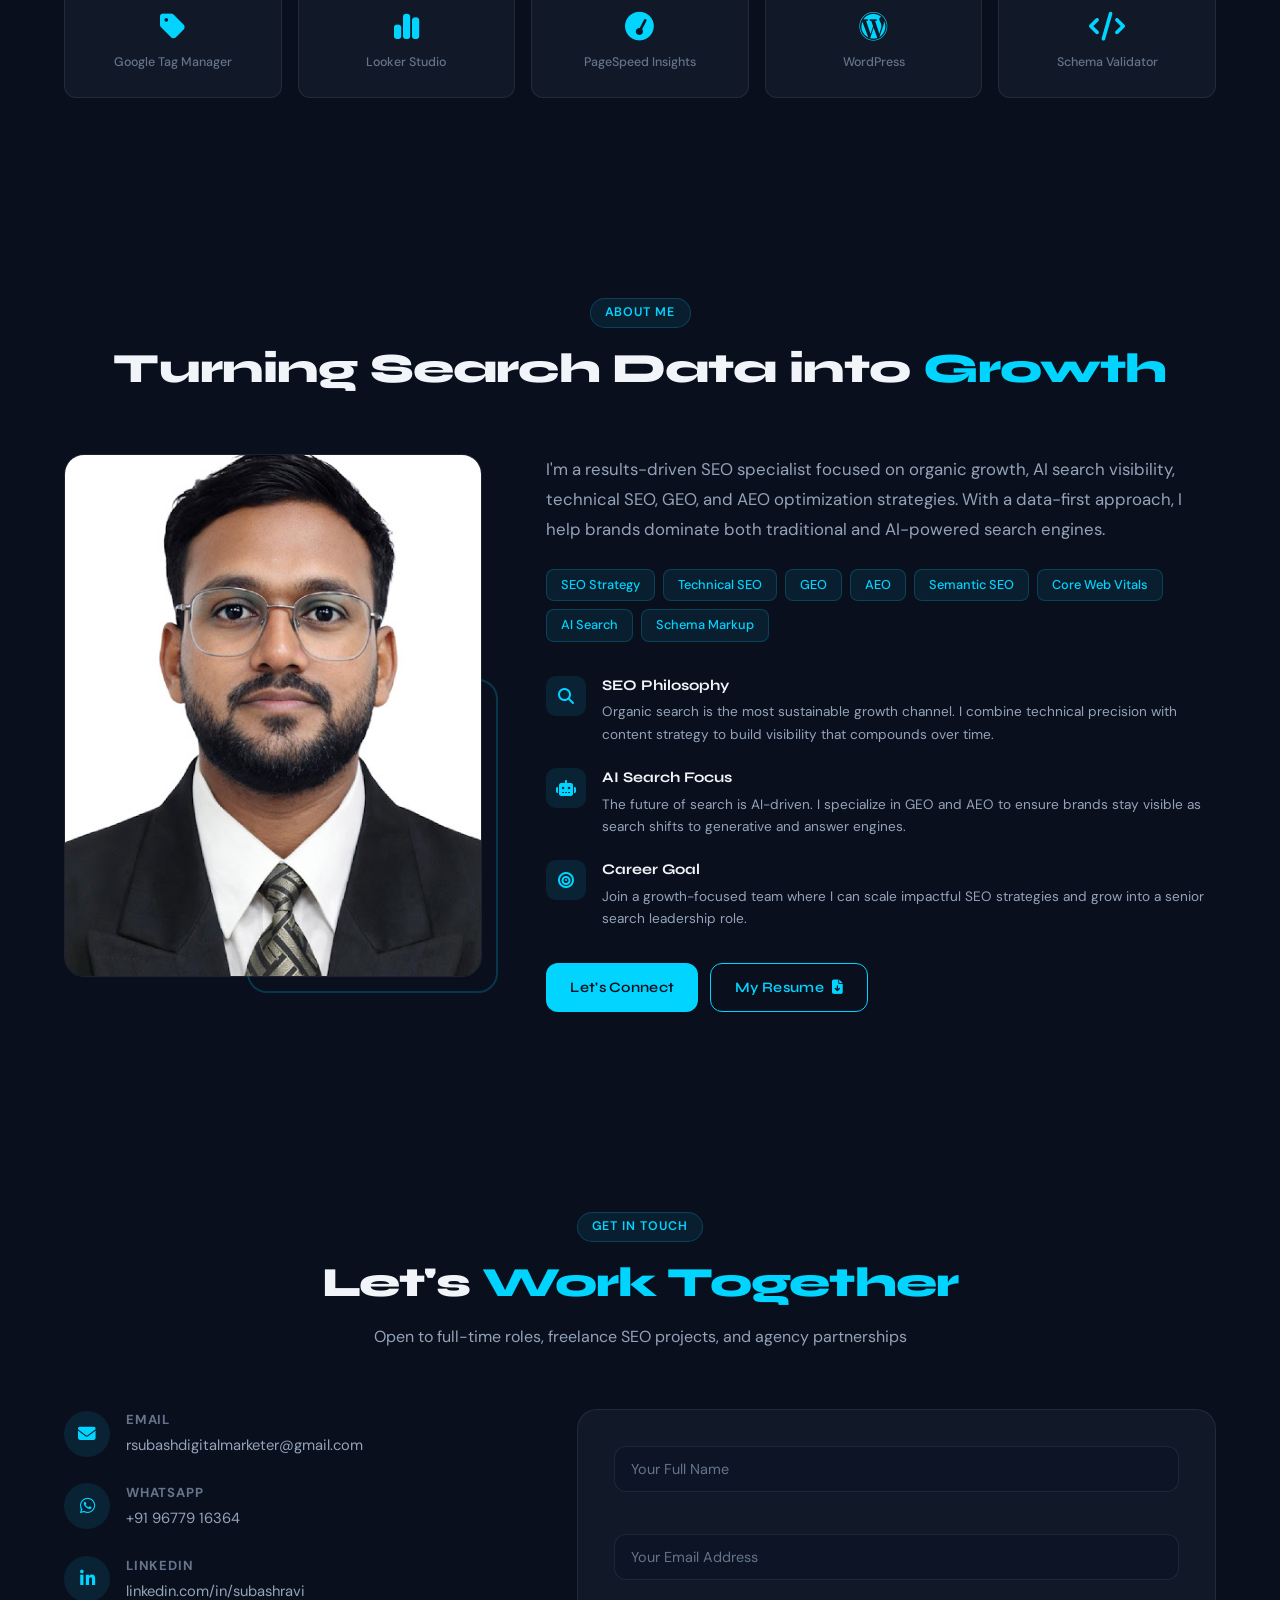
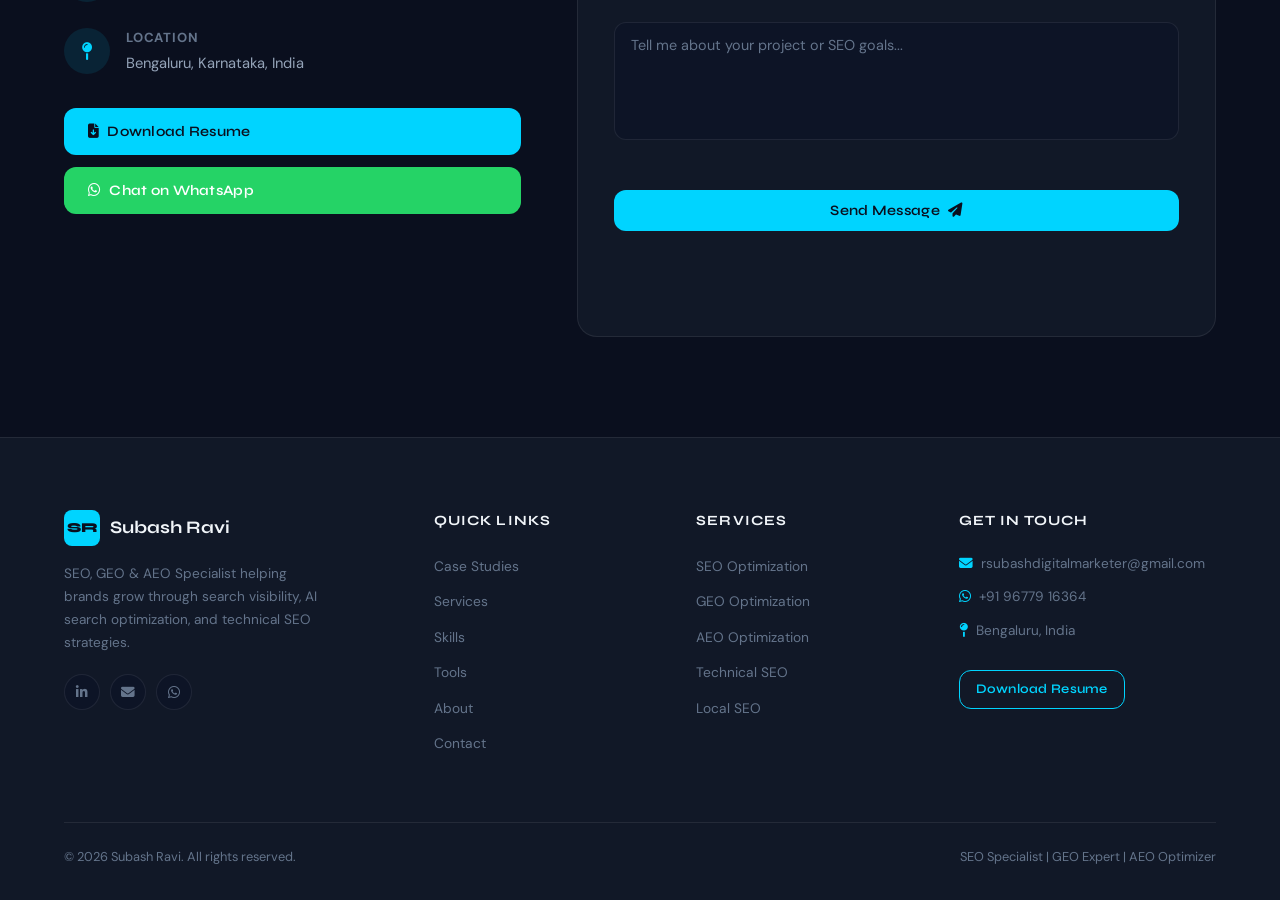
==== commit f21d662d: "Update index.html" ====
--- a/index.html
+++ b/index.html
@@ -1552,7 +1552,7 @@
         </div>
 
         <h3 class="project-title">
-          Grew Organic Traffic 100% in 3 Months for International Courier
+          Grew Organic Traffic 100% in 6 Months for International Courier
         </h3>
 
         <p class="project-objective">
@@ -1587,7 +1587,7 @@
             <span class="result-lbl">Top-10 Keywords</span>
           </div>
           <div class="result-item">
-            <span class="result-val">3 mo</span>
+            <span class="result-val">6 mo</span>
             <span class="result-lbl">Time to Achieve</span>
           </div>
         </div>
